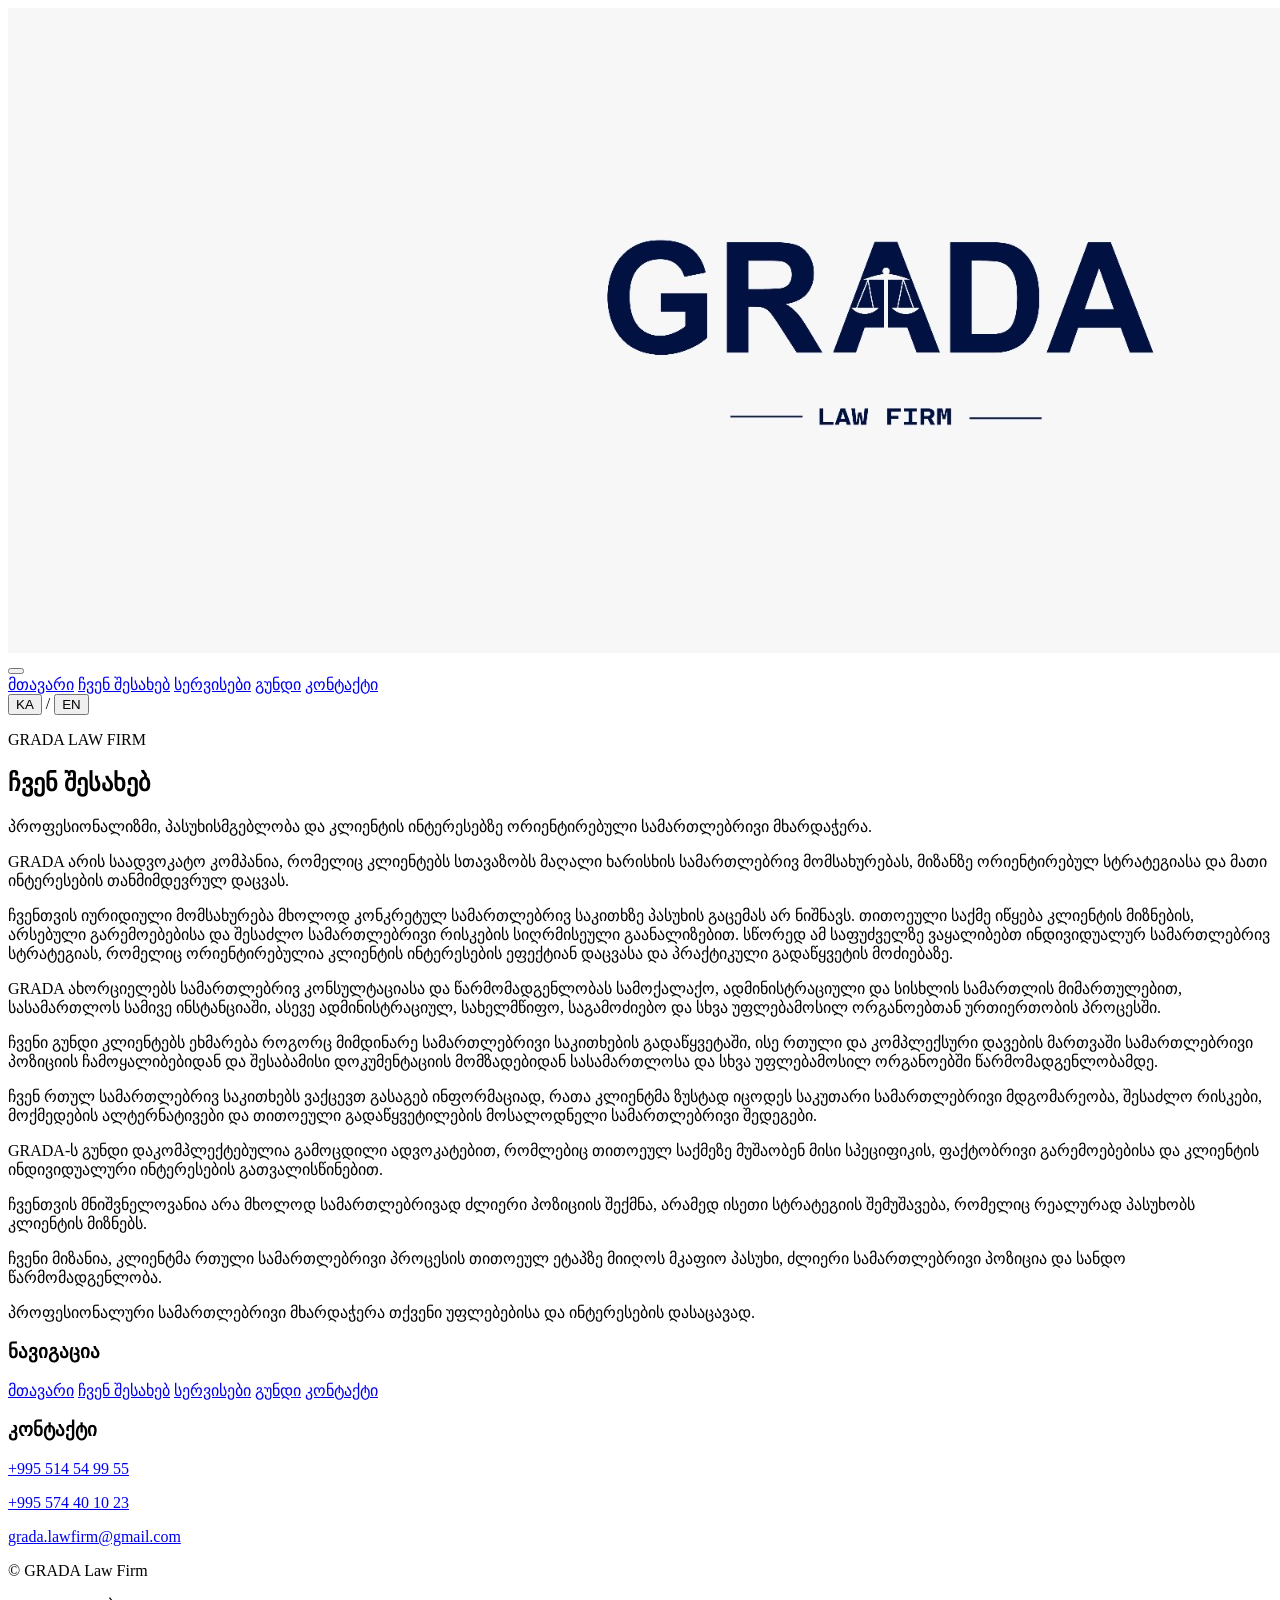
==== about.html @ cb8c76bd "grada" ====
<!doctype html>
<html lang="ka">
  <head>
    <link rel="preconnect" href="https://fonts.googleapis.com" />
    <link rel="preconnect" href="https://fonts.gstatic.com" crossorigin />

    <link
      href="https://fonts.googleapis.com/css2?family=Noto+Serif+Georgian:wght@300;400;500;600;700&display=swap"
      rel="stylesheet"
    />
    <meta charset="UTF-8" />

    <meta name="viewport" content="width=device-width, initial-scale=1.0" />

    <meta
      name="description"
      content="GRADA — საადვოკატო კომპანია, რომელიც კლიენტებს სთავაზობს მაღალი ხარისხის სამართლებრივ მომსახურებას."
    />

    <meta name="theme-color" content="#071842" />

    <title
      data-ka="ჩვენ შესახებ | GRADA Law Firm"
      data-en="About Us | GRADA Law Firm"
    >
      ჩვენ შესახებ | GRADA Law Firm
    </title>

    <!-- GOOGLE FONT -->
    <link rel="preconnect" href="https://fonts.googleapis.com" />
    <link rel="preconnect" href="https://fonts.gstatic.com" crossorigin />

    <link
      href="https://fonts.googleapis.com/css2?family=Noto+Serif+Georgian:wght@300;400;500;600&display=swap"
      rel="stylesheet"
    />

    <!-- CSS -->
    <link rel="stylesheet" href="./CSS/styles.css" />
  </head>

  <body class="about-page">
    <!-- =========================================
       HEADER
  ========================================== -->

    <header class="site-header" id="siteHeader">
      <div class="container header-inner">
        <!-- LOGO -->
        <a class="brand" href="./index.html" aria-label="GRADA მთავარი გვერდი">
          <img src="assets/logo.jpeg" alt="GRADA Law Firm" />
        </a>

        <!-- MOBILE MENU -->
        <button
          class="menu-toggle"
          id="menuToggle"
          type="button"
          aria-label="მენიუს გახსნა"
          aria-expanded="false"
          aria-controls="mainNav"
        >
          <span></span>
          <span></span>
        </button>

        <!-- NAVIGATION -->
        <nav class="main-nav" id="mainNav" aria-label="მთავარი ნავიგაცია">
          <a href="./index.html" data-ka="მთავარი" data-en="Home"> მთავარი </a>

          <a
            href="./about.html"
            class="active"
            data-ka="ჩვენ შესახებ"
            data-en="About Us"
          >
            ჩვენ შესახებ
          </a>

          <a href="./services.html" data-ka="სერვისები" data-en="Services">
            სერვისები
          </a>

          <a href="./team.html" data-ka="გუნდი" data-en="Team"> გუნდი </a>

          <a href="./contact.html" data-ka="კონტაქტი" data-en="Contact">
            კონტაქტი
          </a>
        </nav>

        <!-- LANGUAGE SWITCH -->
        <div class="language-switch" aria-label="Language selector">
          <button class="lang-btn active" data-lang="ka" type="button">
            KA
          </button>

          <span>/</span>

          <button class="lang-btn" data-lang="en" type="button">EN</button>
        </div>
      </div>
    </header>

    <!-- =========================================
       MAIN
  ========================================== -->

    <main>
      <!-- =======================================
         FIRST / HERO PHOTO
    ======================================== -->

      <!-- ABOUT HERO -->
      <section class="about-lpa-hero">
        <div class="about-lpa-overlay"></div>

        <div class="container about-lpa-hero-content">
          <p class="about-small-title">GRADA LAW FIRM</p>

          <h1 data-ka="ჩვენ შესახებ" data-en="About Us">ჩვენ შესახებ</h1>

          <p
            class="about-hero-description"
            data-ka="პროფესიონალიზმი, პასუხისმგებლობა და კლიენტის ინტერესებზე ორიენტირებული სამართლებრივი მხარდაჭერა."
            data-en="Professionalism, responsibility and legal support focused on the interests of our clients."
          >
            პროფესიონალიზმი, პასუხისმგებლობა და კლიენტის ინტერესებზე
            ორიენტირებული სამართლებრივი მხარდაჭერა.
          </p>
        </div>
      </section>

      <!-- =========================================
     ABOUT CONTENT
========================================== -->

      <section class="about-main-content">
        <div class="about-main-text">
          <p
            class="about-lead"
            data-ka="GRADA არის საადვოკატო კომპანია, რომელიც კლიენტებს სთავაზობს მაღალი ხარისხის სამართლებრივ მომსახურებას, მიზანზე ორიენტირებულ სტრატეგიასა და მათი ინტერესების თანმიმდევრულ დაცვას."
            data-en="GRADA is a law firm providing clients with high-quality legal services, goal-oriented strategies, and consistent protection of their interests."
          >
            GRADA არის საადვოკატო კომპანია, რომელიც კლიენტებს სთავაზობს მაღალი
            ხარისხის სამართლებრივ მომსახურებას, მიზანზე ორიენტირებულ სტრატეგიასა
            და მათი ინტერესების თანმიმდევრულ დაცვას.
          </p>

          <p
            data-ka="ჩვენთვის იურიდიული მომსახურება მხოლოდ კონკრეტულ სამართლებრივ საკითხზე პასუხის გაცემას არ ნიშნავს. თითოეული საქმე იწყება კლიენტის მიზნების, არსებული გარემოებებისა და შესაძლო სამართლებრივი რისკების სიღრმისეული გაანალიზებით. სწორედ ამ საფუძველზე ვაყალიბებთ ინდივიდუალურ სამართლებრივ სტრატეგიას, რომელიც ორიენტირებულია კლიენტის ინტერესების ეფექტიან დაცვასა და პრაქტიკული გადაწყვეტის მოძიებაზე."
            data-en="For us, legal services go beyond simply providing answers to specific legal questions. Every matter begins with a thorough analysis of the client’s objectives, the relevant circumstances, and potential legal risks. Based on this assessment, we develop a tailored legal strategy focused on effectively protecting the client’s interests and identifying practical solutions."
          >
            ჩვენთვის იურიდიული მომსახურება მხოლოდ კონკრეტულ სამართლებრივ
            საკითხზე პასუხის გაცემას არ ნიშნავს. თითოეული საქმე იწყება კლიენტის
            მიზნების, არსებული გარემოებებისა და შესაძლო სამართლებრივი რისკების
            სიღრმისეული გაანალიზებით. სწორედ ამ საფუძველზე ვაყალიბებთ
            ინდივიდუალურ სამართლებრივ სტრატეგიას, რომელიც ორიენტირებულია
            კლიენტის ინტერესების ეფექტიან დაცვასა და პრაქტიკული გადაწყვეტის
            მოძიებაზე.
          </p>

          <p
            data-ka="GRADA ახორციელებს სამართლებრივ კონსულტაციასა და წარმომადგენლობას სამოქალაქო, ადმინისტრაციული და სისხლის სამართლის მიმართულებით, სასამართლოს სამივე ინსტანციაში, ასევე ადმინისტრაციულ, სახელმწიფო, საგამოძიებო და სხვა უფლებამოსილ ორგანოებთან ურთიერთობის პროცესში."
            data-en="GRADA provides legal advice and representation in civil, administrative, and criminal law matters before all three levels of the Georgian court system, as well as in proceedings and communications with administrative bodies, state authorities, investigative agencies, and other competent institutions."
          >
            GRADA ახორციელებს სამართლებრივ კონსულტაციასა და წარმომადგენლობას
            სამოქალაქო, ადმინისტრაციული და სისხლის სამართლის მიმართულებით,
            სასამართლოს სამივე ინსტანციაში, ასევე ადმინისტრაციულ, სახელმწიფო,
            საგამოძიებო და სხვა უფლებამოსილ ორგანოებთან ურთიერთობის პროცესში.
          </p>

          <p
            data-ka="ჩვენი გუნდი კლიენტებს ეხმარება როგორც მიმდინარე სამართლებრივი საკითხების გადაწყვეტაში, ისე რთული და კომპლექსური დავების მართვაში სამართლებრივი პოზიციის ჩამოყალიბებიდან და შესაბამისი დოკუმენტაციის მომზადებიდან სასამართლოსა და სხვა უფლებამოსილ ორგანოებში წარმომადგენლობამდე."
            data-en="Our team assists clients with both day-to-day legal matters and complex disputes — from developing a strong legal position and preparing the necessary documentation to representing clients before courts and other competent authorities."
          >
            ჩვენი გუნდი კლიენტებს ეხმარება როგორც მიმდინარე სამართლებრივი
            საკითხების გადაწყვეტაში, ისე რთული და კომპლექსური დავების მართვაში —
            სამართლებრივი პოზიციის ჩამოყალიბებიდან და შესაბამისი დოკუმენტაციის
            მომზადებიდან სასამართლოსა და სხვა უფლებამოსილ ორგანოებში
            წარმომადგენლობამდე.
          </p>

          <p
            data-ka="ჩვენ რთულ სამართლებრივ საკითხებს ვაქცევთ გასაგებ ინფორმაციად, რათა კლიენტმა ზუსტად იცოდეს საკუთარი სამართლებრივი მდგომარეობა, შესაძლო რისკები, მოქმედების ალტერნატივები და თითოეული გადაწყვეტილების მოსალოდნელი სამართლებრივი შედეგები."
            data-en="We turn complex legal matters into clear and practical guidance, enabling our clients to fully understand their legal position, potential risks, available courses of action, and the possible legal consequences of each decision."
          >
            ჩვენ რთულ სამართლებრივ საკითხებს ვაქცევთ გასაგებ ინფორმაციად, რათა
            კლიენტმა ზუსტად იცოდეს საკუთარი სამართლებრივი მდგომარეობა, შესაძლო
            რისკები, მოქმედების ალტერნატივები და თითოეული გადაწყვეტილების
            მოსალოდნელი სამართლებრივი შედეგები.
          </p>

          <p
            data-ka="GRADA-ს გუნდი დაკომპლექტებულია გამოცდილი ადვოკატებით, რომლებიც თითოეულ საქმეზე მუშაობენ მისი სპეციფიკის, ფაქტობრივი გარემოებებისა და კლიენტის ინდივიდუალური ინტერესების გათვალისწინებით."
            data-en="GRADA’s team consists of experienced lawyers who approach every matter with careful consideration of its specific circumstances, factual background, and the individual interests of the client."
          >
            GRADA-ს გუნდი დაკომპლექტებულია გამოცდილი ადვოკატებით, რომლებიც
            თითოეულ საქმეზე მუშაობენ მისი სპეციფიკის, ფაქტობრივი გარემოებებისა
            და კლიენტის ინდივიდუალური ინტერესების გათვალისწინებით.
          </p>

          <p
            data-ka="ჩვენთვის მნიშვნელოვანია არა მხოლოდ სამართლებრივად ძლიერი პოზიციის შექმნა, არამედ ისეთი სტრატეგიის შემუშავება, რომელიც რეალურად პასუხობს კლიენტის მიზნებს."
            data-en="Our focus is not only on building a strong legal position, but also on developing a strategy that genuinely supports the client’s objectives."
          >
            ჩვენთვის მნიშვნელოვანია არა მხოლოდ სამართლებრივად ძლიერი პოზიციის
            შექმნა, არამედ ისეთი სტრატეგიის შემუშავება, რომელიც რეალურად
            პასუხობს კლიენტის მიზნებს.
          </p>

          <p
            class="about-final-text"
            data-ka="ჩვენი მიზანია, კლიენტმა რთული სამართლებრივი პროცესის თითოეულ ეტაპზე მიიღოს მკაფიო პასუხი, ძლიერი სამართლებრივი პოზიცია და სანდო წარმომადგენლობა."
            data-en="Our goal is to ensure that, at every stage of a complex legal process, our clients receive clear guidance, a strong legal position, and reliable representation."
          >
            ჩვენი მიზანია, კლიენტმა რთული სამართლებრივი პროცესის თითოეულ ეტაპზე
            მიიღოს მკაფიო პასუხი, ძლიერი სამართლებრივი პოზიცია და სანდო
            წარმომადგენლობა.
          </p>
        </div>
      </section>
    </main>

    <!-- =========================================
       FOOTER
  ========================================== -->

    <footer class="site-footer">
      <div class="container footer-grid">
        <!-- BRAND TEXT -->
        <div class="footer-brand">
          <p
            data-ka="პროფესიონალური სამართლებრივი მხარდაჭერა თქვენი უფლებებისა და ინტერესების დასაცავად."
            data-en="Professional legal support for the protection of your rights and interests."
          >
            პროფესიონალური სამართლებრივი მხარდაჭერა თქვენი უფლებებისა და
            ინტერესების დასაცავად.
          </p>
        </div>

        <!-- NAVIGATION -->
        <div>
          <h3 data-ka="ნავიგაცია" data-en="Navigation">ნავიგაცია</h3>

          <a href="index.html" data-ka="მთავარი" data-en="Home"> მთავარი </a>

          <a href="about.html" data-ka="ჩვენ შესახებ" data-en="About Us">
            ჩვენ შესახებ
          </a>

          <a href="services.html" data-ka="სერვისები" data-en="Services">
            სერვისები
          </a>

          <a href="team.html" data-ka="გუნდი" data-en="Team"> გუნდი </a>

          <a href="contact.html" data-ka="კონტაქტი" data-en="Contact">
            კონტაქტი
          </a>
        </div>

        <!-- CONTACT -->
        <div class="footer-contact">
          <h3 data-ka="კონტაქტი" data-en="Contact">კონტაქტი</h3>

          <p>
            <a href="tel:+995514549955"> +995 514 54 99 55 </a>
          </p>

          <p>
            <a href="tel:+995574401023"> +995 574 40 10 23 </a>
          </p>

          <p>
            <a href="mailto:grada.lawfirm@gmail.com">
              grada.lawfirm@gmail.com
            </a>
          </p>
        </div>
      </div>

      <div class="container footer-bottom">
        <p>© <span id="year"></span> GRADA Law Firm</p>

        <p data-ka="ყველა უფლება დაცულია." data-en="All rights reserved.">
          ყველა უფლება დაცულია.
        </p>
      </div>
    </footer>

    <script src="./js/main.js"></script>
  </body>
</html>
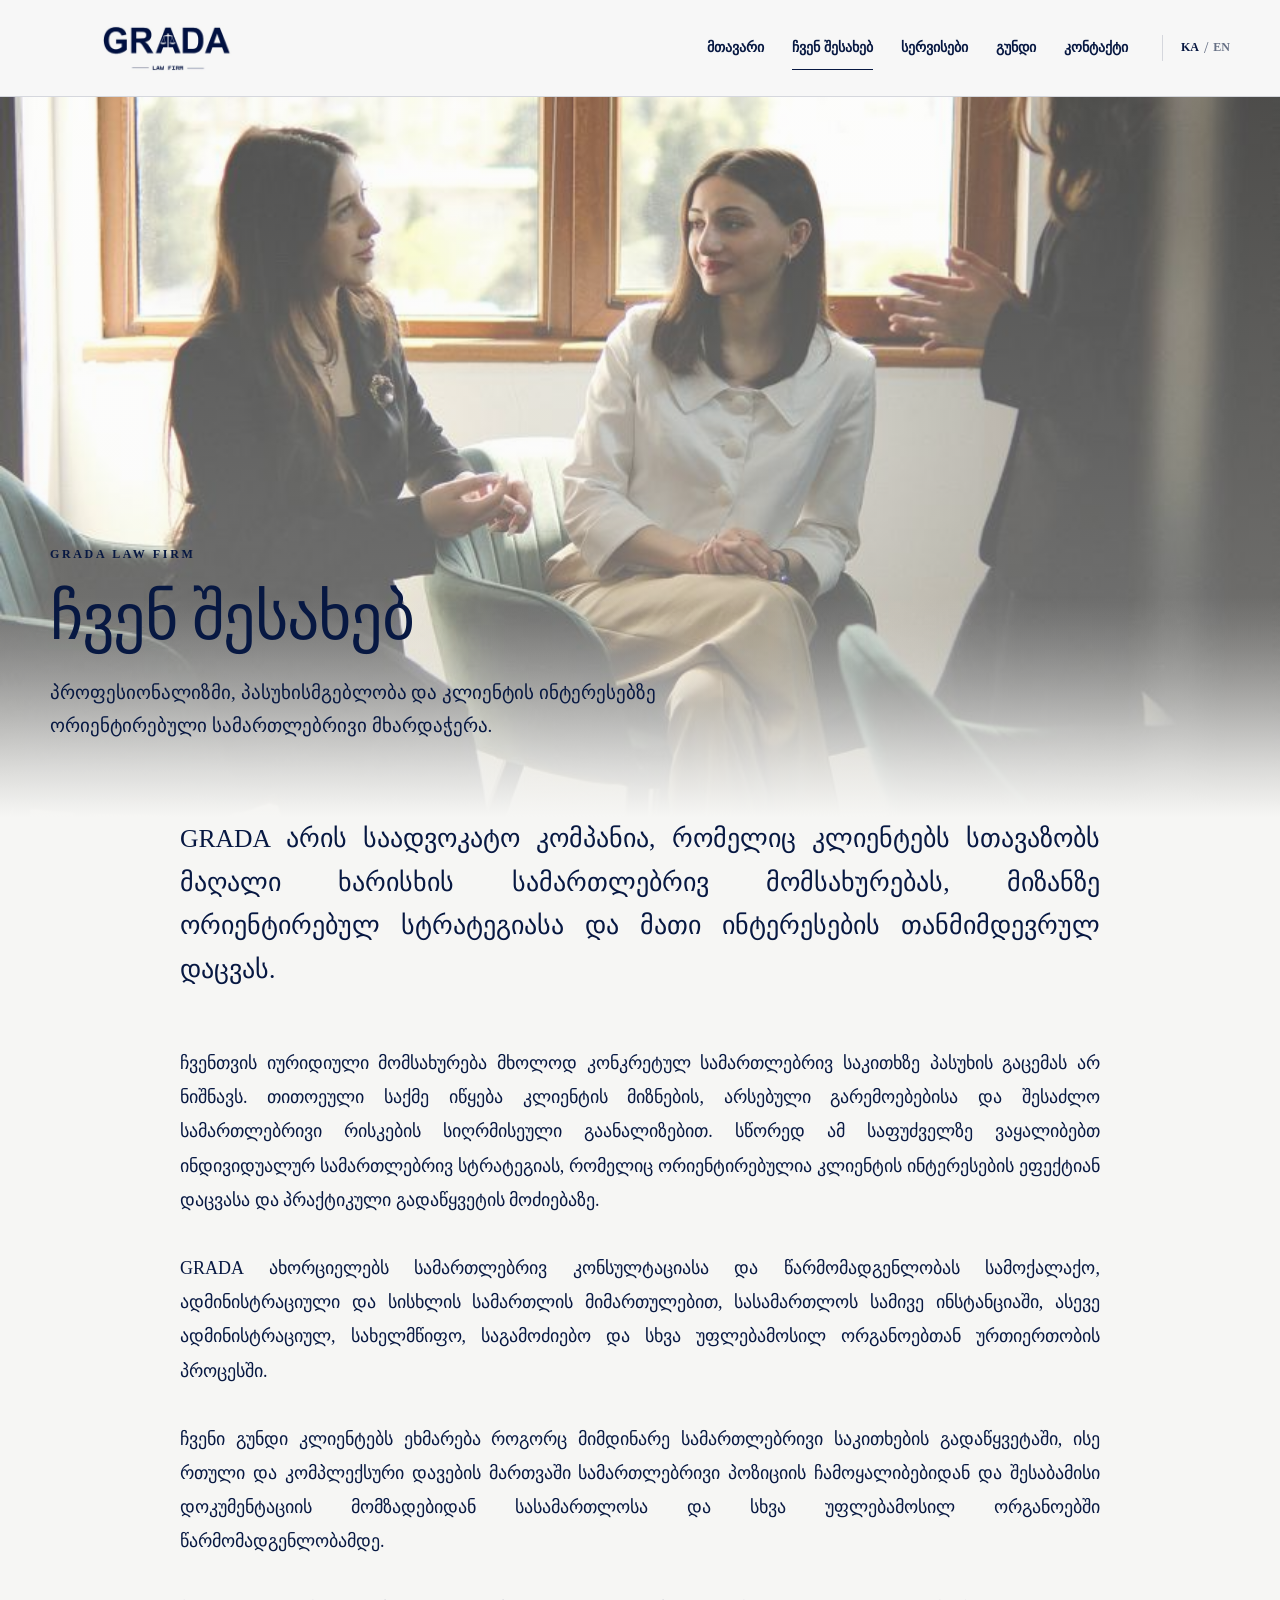
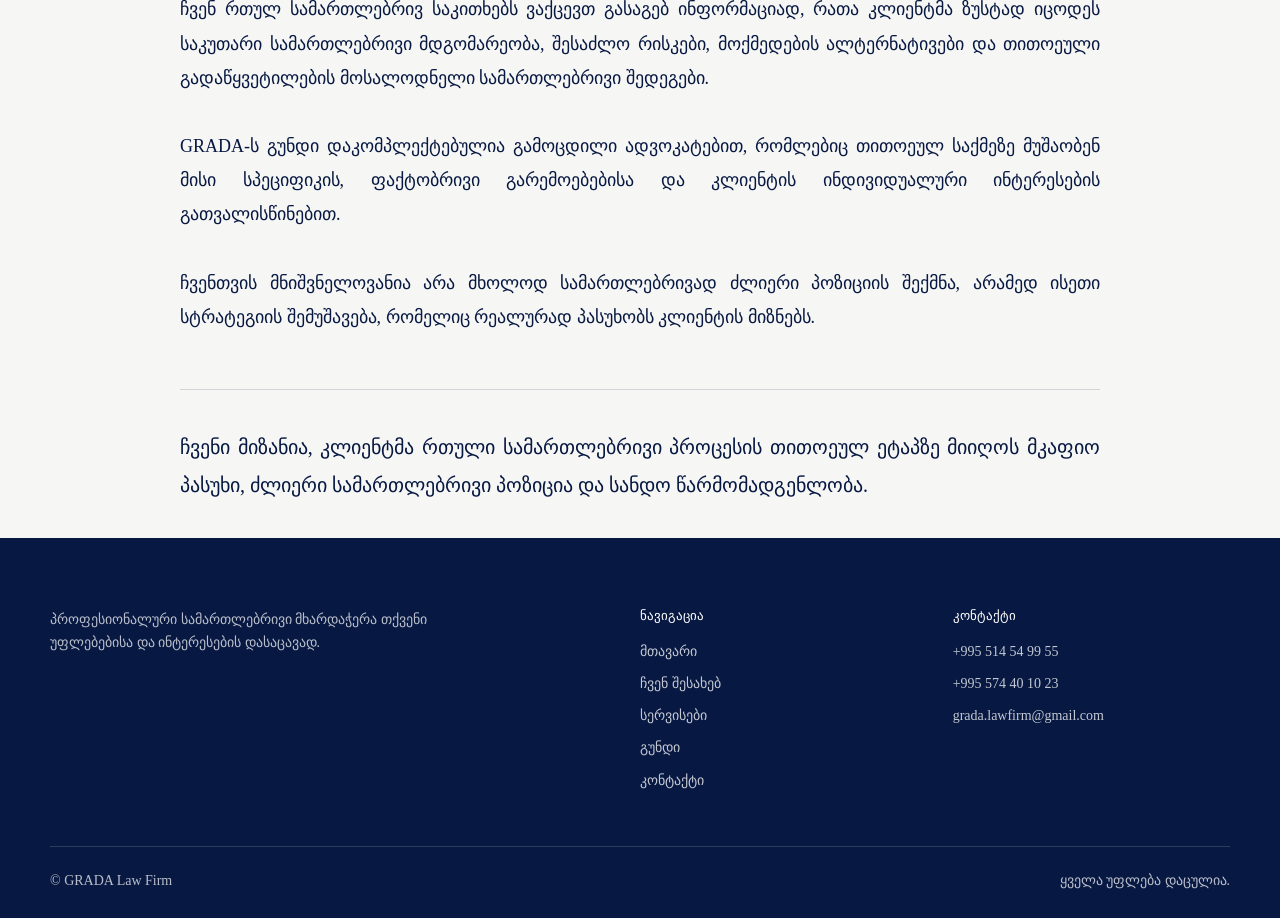
==== commit 6f76a9d8: "fix/css" ====
--- a/about.html
+++ b/about.html
@@ -36,7 +36,7 @@
     />
 
     <!-- CSS -->
-    <link rel="stylesheet" href="./CSS/styles.css" />
+    <link rel="stylesheet" href="./css/styles.css" />
   </head>
 
   <body class="about-page">
--- a/css/styles.css
+++ b/css/styles.css
@@ -0,0 +1,5465 @@
+/* =========================================================
+   GRADA Law Firm — shared styles
+   HTML + CSS + Vanilla JS
+   ========================================================= */
+
+:root {
+  --navy: #071842;
+  --navy-2: #0d255b;
+
+  --navy-dark: #04102f;
+  --gray: #d1d1d1;
+  --paper: #f6f6f4;
+  --white: #ffffff;
+  --ink: #182036;
+  --muted: #667085;
+  --line: rgba(7, 24, 66, 0.14);
+  --max: 1180px;
+  --radius: 0px;
+  --ease: 220ms ease;
+}
+
+* {
+  box-sizing: border-box;
+  margin: 0;
+  padding: 0;
+}
+html {
+  scroll-behavior: smooth;
+}
+body {
+  min-width: 320px;
+  font-family: Arial, "Noto Sans Georgian", sans-serif;
+  color: var(--ink);
+  background: var(--paper);
+  line-height: 1.65;
+  -webkit-font-smoothing: antialiased;
+}
+body.menu-open {
+  overflow: hidden;
+}
+a {
+  color: inherit;
+  text-decoration: none;
+}
+button,
+input,
+textarea,
+select {
+  font: inherit;
+}
+img {
+  display: block;
+  max-width: 100%;
+}
+ul {
+  padding-left: 1.15rem;
+}
+.container {
+  width: min(calc(100% - 40px), var(--max));
+  margin: 0 auto;
+}
+
+/* Header */
+.site-header {
+  position: sticky;
+  top: 0;
+  z-index: 1000;
+  background: rgba(246, 246, 244, 0.96);
+  border-bottom: 1px solid var(--line);
+  backdrop-filter: blur(12px);
+}
+.header-inner {
+  min-height: 88px;
+  display: flex;
+  align-items: center;
+  gap: 34px;
+}
+
+/* HEADER LOGO FIX */
+
+.brand {
+  width: 185px;
+  height: 58px;
+  flex: 0 0 185px;
+
+  display: flex;
+  align-items: center;
+
+  overflow: hidden;
+}
+
+.brand img {
+  width: 100%;
+  height: 100%;
+
+  display: block;
+
+  object-fit: cover;
+  object-position: center;
+}
+.main-nav {
+  margin-left: auto;
+  display: flex;
+  align-items: center;
+  gap: 28px;
+}
+.main-nav a {
+  position: relative;
+  font-size: 14px;
+  font-weight: 700;
+  color: var(--navy);
+}
+.main-nav a::after {
+  content: "";
+  position: absolute;
+  left: 0;
+  right: 100%;
+  bottom: -10px;
+  height: 1px;
+  background: var(--navy);
+  transition: right var(--ease);
+}
+.main-nav a:hover::after,
+.main-nav a.active::after {
+  right: 0;
+}
+.language-switch {
+  display: flex;
+  align-items: center;
+  gap: 5px;
+  padding-left: 18px;
+  border-left: 1px solid var(--line);
+  color: var(--muted);
+}
+.lang-btn {
+  border: 0;
+  background: none;
+  cursor: pointer;
+  font-size: 12px;
+  font-weight: 800;
+  color: var(--muted);
+}
+.lang-btn.active {
+  color: var(--navy);
+}
+.menu-toggle {
+  display: none;
+  margin-left: auto;
+  width: 44px;
+  height: 44px;
+  border: 1px solid var(--line);
+  background: transparent;
+  cursor: pointer;
+}
+.menu-toggle span {
+  display: block;
+  width: 19px;
+  height: 1px;
+  margin: 6px auto;
+  background: var(--navy);
+}
+
+/* Type */
+.eyebrow,
+.section-kicker {
+  margin-bottom: 18px;
+  font-size: 12px;
+  line-height: 1.2;
+  font-weight: 800;
+  letter-spacing: 0.16em;
+  text-transform: uppercase;
+  color: var(--navy);
+}
+.section-kicker.light {
+  color: rgba(255, 255, 255, 0.58);
+}
+h1,
+h2,
+h3 {
+  color: var(--navy);
+}
+h1 {
+  font-size: clamp(46px, 6vw, 78px);
+  line-height: 1.07;
+  letter-spacing: -0.047em;
+  font-weight: 700;
+}
+h2 {
+  font-size: clamp(34px, 4.3vw, 56px);
+  line-height: 1.13;
+  letter-spacing: -0.04em;
+  font-weight: 700;
+}
+h3 {
+  font-size: 24px;
+  line-height: 1.25;
+}
+
+/* Buttons */
+.btn {
+  display: inline-flex;
+  align-items: center;
+  justify-content: center;
+  min-height: 52px;
+  padding: 0 26px;
+  border: 1px solid var(--navy);
+  cursor: pointer;
+  font-size: 13px;
+  font-weight: 800;
+  transition:
+    background var(--ease),
+    color var(--ease),
+    transform var(--ease);
+}
+.btn:hover {
+  transform: translateY(-2px);
+}
+.btn-primary {
+  background: var(--navy);
+  color: #fff;
+}
+.btn-primary:hover {
+  background: transparent;
+  color: var(--navy);
+}
+.btn-ghost {
+  color: var(--navy);
+  background: transparent;
+}
+.btn-ghost:hover {
+  background: var(--navy);
+  color: #fff;
+}
+.btn-light {
+  border-color: rgba(255, 255, 255, 0.72);
+  color: #fff;
+}
+.btn-light:hover {
+  background: #fff;
+  color: var(--navy);
+}
+
+/* Home Hero */
+.hero {
+  min-height: 690px;
+  display: flex;
+  align-items: center;
+  color: var(--navy);
+  background:
+    linear-gradient(90deg, rgba(7, 24, 66, 0.13) 0 1px, transparent 1px) 0 0/25%
+      100%,
+    var(--gray);
+  overflow: hidden;
+}
+.hero-grid {
+  display: grid;
+  grid-template-columns: 1.3fr 0.7fr;
+  gap: 80px;
+  align-items: center;
+}
+.hero-copy {
+  padding: 80px 0;
+}
+.hero-copy h1 {
+  max-width: 820px;
+}
+.hero-lead {
+  max-width: 690px;
+  margin-top: 26px;
+  font-size: 18px;
+  color: #35415e;
+}
+.hero-actions {
+  display: flex;
+  gap: 12px;
+  flex-wrap: wrap;
+  margin-top: 34px;
+}
+.hero-panel {
+  min-height: 410px;
+  display: flex;
+  flex-direction: column;
+  justify-content: center;
+  align-items: center;
+  border: 1px solid rgba(7, 24, 66, 0.24);
+}
+.hero-symbol {
+  font-family: Georgia, serif;
+  font-size: 190px;
+  line-height: 0.8;
+  color: var(--navy);
+}
+.hero-panel-line {
+  width: 135px;
+  height: 1px;
+  margin: 28px 0 12px;
+  background: var(--navy);
+}
+.hero-panel span {
+  font-family: monospace;
+  font-weight: 800;
+  font-size: 12px;
+  letter-spacing: 0.25em;
+}
+
+/* Internal hero */
+.page-hero {
+  padding: 120px 0 90px;
+  background: var(--gray);
+  border-bottom: 1px solid rgba(7, 24, 66, 0.14);
+}
+.page-hero h1 {
+  max-width: 850px;
+}
+.page-hero > .container > p:last-child {
+  max-width: 720px;
+  margin-top: 24px;
+  font-size: 18px;
+  color: #3a4662;
+}
+
+/* Sections */
+.section {
+  padding: 112px 0;
+}
+.section-light {
+  background: var(--paper);
+}
+.section-white {
+  background: var(--white);
+}
+.split-grid {
+  display: grid;
+  grid-template-columns: 0.82fr 1.18fr;
+  gap: 96px;
+}
+.section-intro h2 {
+  max-width: 520px;
+}
+.section-copy {
+  max-width: 760px;
+}
+.section-copy p {
+  margin-bottom: 24px;
+  font-size: 17px;
+  color: #3d475c;
+}
+.statement {
+  padding-top: 24px;
+  border-top: 1px solid var(--line);
+  font-weight: 700;
+  color: var(--navy) !important;
+}
+.text-link {
+  display: inline-block;
+  margin-top: 8px;
+  padding-bottom: 4px;
+  border-bottom: 1px solid var(--navy);
+  color: var(--navy);
+  font-weight: 800;
+  font-size: 14px;
+}
+.section-heading {
+  max-width: 800px;
+  margin-bottom: 56px;
+}
+
+/* Service preview */
+.cards-grid {
+  display: grid;
+  grid-template-columns: repeat(3, 1fr);
+  border-top: 1px solid var(--line);
+  border-bottom: 1px solid var(--line);
+}
+.service-card {
+  position: relative;
+  min-height: 360px;
+  padding: 38px;
+  border-right: 1px solid var(--line);
+  background: #fff;
+  transition:
+    background var(--ease),
+    color var(--ease);
+}
+.service-card:last-child {
+  border-right: 0;
+}
+.card-number {
+  display: block;
+  margin-bottom: 86px;
+  color: #8c95a5;
+  font-size: 12px;
+  font-weight: 800;
+}
+.service-card h3 {
+  margin-bottom: 18px;
+}
+.service-card p {
+  color: var(--muted);
+  font-size: 15px;
+}
+.card-arrow {
+  position: absolute;
+  right: 34px;
+  bottom: 28px;
+  font-size: 22px;
+  color: var(--navy);
+}
+.service-card:hover {
+  background: var(--navy);
+}
+.service-card:hover h3,
+.service-card:hover .card-arrow {
+  color: #fff;
+}
+.service-card:hover p,
+.service-card:hover .card-number {
+  color: rgba(255, 255, 255, 0.66);
+}
+
+/* Values */
+.values-section {
+  background: var(--gray);
+  padding: 78px 0;
+}
+.values-grid {
+  display: grid;
+  grid-template-columns: repeat(3, 1fr);
+}
+.value-block {
+  padding: 22px 46px;
+  border-right: 1px solid rgba(7, 24, 66, 0.18);
+}
+.value-block:first-child {
+  padding-left: 0;
+}
+.value-block:last-child {
+  border-right: 0;
+}
+.value-block > span {
+  font-size: 11px;
+  font-weight: 800;
+  color: #7d879a;
+}
+.value-block h3 {
+  margin: 26px 0 10px;
+  font-size: 19px;
+}
+.value-block p {
+  color: #4c566b;
+  font-size: 14px;
+}
+
+/* Service details */
+.service-list {
+  display: grid;
+  gap: 0;
+}
+.service-detail {
+  display: grid;
+  grid-template-columns: 130px 1fr;
+  gap: 44px;
+  padding: 72px 0;
+  border-bottom: 1px solid var(--line);
+}
+.service-detail:first-child {
+  padding-top: 10px;
+}
+.service-detail:last-child {
+  border-bottom: 0;
+}
+.service-index {
+  font-size: 12px;
+  font-weight: 800;
+  color: #8992a2;
+}
+.service-detail h2 {
+  margin-bottom: 22px;
+  font-size: clamp(32px, 4vw, 50px);
+}
+.service-detail p {
+  max-width: 800px;
+  color: #465065;
+  font-size: 17px;
+}
+.service-detail ul {
+  display: grid;
+  grid-template-columns: repeat(2, minmax(0, 1fr));
+  gap: 12px 32px;
+  max-width: 820px;
+  margin-top: 30px;
+  color: #30394d;
+}
+
+/* Team */
+.team-placeholder {
+  display: grid;
+  grid-template-columns: 320px 1fr;
+  gap: 72px;
+  align-items: center;
+  padding: 54px;
+  border: 1px solid var(--line);
+}
+.placeholder-mark {
+  min-height: 320px;
+  display: flex;
+  align-items: center;
+  justify-content: center;
+  background: var(--gray);
+  color: var(--navy);
+  font-family: Georgia, serif;
+  font-size: 160px;
+}
+.team-placeholder h2 {
+  margin-bottom: 24px;
+  font-size: clamp(30px, 4vw, 48px);
+}
+.team-placeholder p:last-child {
+  max-width: 700px;
+  color: var(--muted);
+}
+
+/* Contact */
+.contact-grid {
+  display: grid;
+  grid-template-columns: 0.82fr 1.18fr;
+  gap: 90px;
+}
+.contact-info h2 {
+  margin-bottom: 24px;
+}
+.contact-info > p:not(.section-kicker) {
+  color: var(--muted);
+  max-width: 520px;
+}
+.contact-placeholder {
+  margin-top: 44px;
+  border-top: 1px solid var(--line);
+}
+.contact-placeholder > div {
+  display: flex;
+  justify-content: space-between;
+  gap: 20px;
+  padding: 20px 0;
+  border-bottom: 1px solid var(--line);
+}
+.contact-placeholder span {
+  font-size: 13px;
+  font-weight: 800;
+  color: var(--navy);
+}
+.contact-form {
+  padding: 44px;
+  background: #fff;
+  border: 1px solid var(--line);
+}
+.form-row {
+  display: grid;
+  grid-template-columns: 1fr 1fr;
+  gap: 18px;
+}
+.contact-form label {
+  display: block;
+  margin-bottom: 20px;
+}
+.contact-form label > span {
+  display: block;
+  margin-bottom: 8px;
+  font-size: 12px;
+  font-weight: 800;
+  color: var(--navy);
+}
+.contact-form input,
+.contact-form select,
+.contact-form textarea {
+  width: 100%;
+  border: 1px solid rgba(7, 24, 66, 0.2);
+  background: #fafafa;
+  color: var(--ink);
+  padding: 14px 15px;
+  outline: none;
+  transition:
+    border var(--ease),
+    box-shadow var(--ease);
+}
+.contact-form textarea {
+  resize: vertical;
+  min-height: 150px;
+}
+.contact-form input:focus,
+.contact-form select:focus,
+.contact-form textarea:focus {
+  border-color: var(--navy);
+  box-shadow: 0 0 0 3px rgba(7, 24, 66, 0.08);
+}
+.form-status {
+  margin-top: 14px;
+  font-size: 14px;
+  color: var(--navy);
+  min-height: 22px;
+}
+
+/* CTA */
+.cta-section h2 {
+  font-size: 40px;
+  font-weight: 400;
+  line-height: 1.2;
+}
+
+.cta-inner {
+  display: flex;
+  align-items: flex-end;
+  justify-content: space-between;
+  gap: 44px;
+}
+
+.cta-inner h2 {
+  max-width: 780px;
+  color: #ffffff0e;
+}
+
+/* CTA */
+.cta-section {
+  background: var(--navy);
+  padding: 80px 0;
+  color: #ffffff;
+}
+
+.cta-section h2 {
+  font-size: 40px;
+  font-weight: 400;
+  line-height: 1.2;
+  color: #ffffff;
+}
+
+.cta-inner {
+  display: flex;
+  align-items: flex-end;
+  justify-content: space-between;
+  gap: 44px;
+}
+
+.cta-inner h2 {
+  max-width: 780px;
+  color: #071842;
+}
+
+.cta-section .section-kicker {
+  color: rgba(255, 255, 255, 0.7);
+}
+
+.cta-section .btn-light {
+  color: #ffffff;
+  border-color: rgba(255, 255, 255, 0.7);
+}
+/* Footer */
+.site-footer {
+  background: var(--navy-dark);
+  color: rgba(255, 255, 255, 0.66);
+  padding: 64px 0 26px;
+}
+.footer-grid {
+  display: grid;
+  grid-template-columns: 1.5fr 0.7fr 0.8fr;
+  gap: 70px;
+}
+.footer-brand img {
+  width: 175px;
+  filter: brightness(0) invert(1);
+  margin-bottom: 22px;
+}
+.footer-brand p {
+  max-width: 390px;
+  font-size: 14px;
+}
+.site-footer h3 {
+  margin-bottom: 16px;
+  color: #fff;
+  font-size: 13px;
+}
+.site-footer a {
+  display: block;
+  margin: 9px 0;
+  font-size: 14px;
+}
+.site-footer a:hover {
+  color: #fff;
+}
+.site-footer p {
+  font-size: 14px;
+}
+.footer-bottom {
+  display: flex;
+  justify-content: space-between;
+  gap: 24px;
+  margin-top: 54px;
+  padding-top: 22px;
+  border-top: 1px solid rgba(255, 255, 255, 0.14);
+}
+
+/* Simple reveal */
+.reveal {
+  opacity: 0;
+  transform: translateY(18px);
+  transition:
+    opacity 650ms ease,
+    transform 650ms ease;
+}
+.reveal.visible {
+  opacity: 1;
+  transform: none;
+}
+
+/* Focus */
+a:focus-visible,
+button:focus-visible,
+input:focus-visible,
+select:focus-visible,
+textarea:focus-visible {
+  outline: 2px solid #6d8ee8;
+  outline-offset: 4px;
+}
+
+/* Responsive */
+@media (max-width: 980px) {
+  .header-inner {
+    min-height: 76px;
+  }
+  .brand {
+    width: 158px;
+  }
+  .menu-toggle {
+    display: block;
+  }
+  .main-nav {
+    position: fixed;
+    left: 0;
+    right: 0;
+    top: 76px;
+    bottom: 0;
+    display: none;
+    flex-direction: column;
+    align-items: flex-start;
+    gap: 0;
+    padding: 24px 20px;
+    background: var(--paper);
+    overflow: auto;
+  }
+  .main-nav.open {
+    display: flex;
+  }
+  .main-nav a {
+    width: 100%;
+    padding: 17px 0;
+    border-bottom: 1px solid var(--line);
+    font-size: 16px;
+  }
+  .main-nav a::after {
+    display: none;
+  }
+  .language-switch {
+    border-left: 0;
+    padding-left: 0;
+  }
+  .hero {
+    min-height: auto;
+  }
+  .hero-grid,
+  .split-grid,
+  .contact-grid {
+    grid-template-columns: 1fr;
+    gap: 54px;
+  }
+  .hero-panel {
+    display: none;
+  }
+  .hero-copy {
+    padding: 88px 0;
+  }
+  .cards-grid {
+    grid-template-columns: 1fr;
+  }
+  .service-card {
+    min-height: auto;
+    border-right: 0;
+    border-bottom: 1px solid var(--line);
+  }
+  .service-card:last-child {
+    border-bottom: 0;
+  }
+  .card-number {
+    margin-bottom: 42px;
+  }
+  .values-grid {
+    grid-template-columns: 1fr;
+  }
+  .value-block,
+  .value-block:first-child {
+    padding: 25px 0;
+    border-right: 0;
+    border-bottom: 1px solid rgba(7, 24, 66, 0.18);
+  }
+  .value-block:last-child {
+    border-bottom: 0;
+  }
+  .team-placeholder {
+    grid-template-columns: 1fr;
+    gap: 40px;
+  }
+  .placeholder-mark {
+    min-height: 260px;
+  }
+  .cta-inner {
+    flex-direction: column;
+    align-items: flex-start;
+  }
+  .footer-grid {
+    grid-template-columns: 1fr 1fr;
+  }
+  .footer-brand {
+    grid-column: 1/-1;
+  }
+}
+
+@media (max-width: 640px) {
+  .container {
+    width: min(calc(100% - 28px), var(--max));
+  }
+  .language-switch {
+    display: none;
+  }
+  .brand {
+    width: 138px;
+  }
+  .hero-copy {
+    padding: 72px 0;
+  }
+  .hero-lead,
+  .page-hero > .container > p:last-child {
+    font-size: 16px;
+  }
+  .section {
+    padding: 78px 0;
+  }
+  .page-hero {
+    padding: 86px 0 66px;
+  }
+  .service-card {
+    padding: 30px 0 42px;
+  }
+  .card-arrow {
+    right: 0;
+  }
+  .service-detail {
+    grid-template-columns: 1fr;
+    gap: 16px;
+    padding: 52px 0;
+  }
+  .service-detail ul {
+    grid-template-columns: 1fr;
+  }
+  .team-placeholder {
+    padding: 24px;
+  }
+  .placeholder-mark {
+    min-height: 210px;
+    font-size: 120px;
+  }
+  .contact-form {
+    padding: 24px;
+  }
+  .form-row {
+    grid-template-columns: 1fr;
+    gap: 0;
+  }
+  .footer-grid {
+    grid-template-columns: 1fr;
+    gap: 38px;
+  }
+  .footer-brand {
+    grid-column: auto;
+  }
+  .footer-bottom {
+    flex-direction: column;
+    gap: 6px;
+  }
+}
+/* =========================================================
+   ABOUT PAGE
+========================================================= */
+
+/* =========================================================
+   ABOUT PAGE — LPA INSPIRED
+========================================================= */
+
+/* HERO */
+
+.about-page .about-lpa-hero {
+  position: relative;
+
+  width: 100%;
+
+  /* Desktop-ზე ფოტოს აღარ ჭრის */
+  height: 56.25vw !important;
+  min-height: 720px !important;
+  max-height: 950px !important;
+
+  display: flex;
+  align-items: flex-end;
+
+  background-image: url("../assets/about-team.jpeg");
+  background-size: 100% auto !important;
+  background-position: center top !important;
+  background-repeat: no-repeat !important;
+
+  overflow: hidden;
+}
+
+/* ფოტოს გამკრთალება */
+
+.about-page .about-lpa-overlay {
+  position: absolute;
+  inset: 0;
+
+  background: linear-gradient(
+    rgba(246, 246, 244, 0.28),
+    rgba(246, 246, 244, 0.48)
+  );
+}
+
+/* HERO CONTENT */
+
+.about-page .about-lpa-hero-content {
+  position: relative;
+  z-index: 2;
+
+  padding-bottom: 75px;
+}
+
+.about-page .about-small-title {
+  margin-bottom: 18px;
+
+  font-family: Arial, sans-serif;
+
+  font-size: 12px;
+  font-weight: 600;
+
+  letter-spacing: 0.22em;
+
+  color: #071842;
+}
+
+.about-page .about-lpa-hero h1 {
+  margin: 0 0 24px;
+
+  max-width: 700px;
+
+  font-family: "Noto Serif Georgian", serif;
+
+  font-size: clamp(48px, 5vw, 72px);
+
+  font-weight: 400;
+
+  line-height: 1.1;
+
+  color: #071842;
+}
+
+.about-page .about-hero-description {
+  max-width: 650px;
+
+  margin: 0;
+
+  font-family: "Noto Serif Georgian", serif;
+
+  font-size: 19px;
+  font-weight: 300;
+
+  line-height: 1.7;
+
+  color: #071842;
+}
+
+/* =========================================================
+   ABOUT CONTENT
+========================================================= */
+
+.about-page .about-lpa-content {
+  background: #ffffff;
+
+  padding: 120px 0 140px;
+}
+
+.about-page .about-lpa-grid {
+  display: grid;
+
+  grid-template-columns: 280px 1fr;
+
+  gap: 100px;
+
+  align-items: start;
+}
+
+/* LEFT TITLE */
+
+.about-page .about-lpa-heading p {
+  margin: 0;
+
+  font-family: Arial, sans-serif;
+
+  font-size: 13px;
+
+  font-weight: 600;
+
+  letter-spacing: 0.16em;
+
+  text-transform: uppercase;
+
+  color: #071842;
+}
+
+/* RIGHT TEXT */
+
+.about-page .about-lpa-text p {
+  text-align: justify;
+}
+
+.about-page .about-lpa-text p {
+  margin: 0 0 32px;
+
+  font-family: "Noto Serif Georgian", serif;
+
+  font-size: 18px;
+
+  font-weight: 300;
+
+  line-height: 1.9;
+
+  color: #071842;
+}
+
+/* FIRST PARAGRAPH */
+
+.about-page .about-lpa-text .about-lead {
+  margin-bottom: 50px;
+
+  font-size: 24px;
+
+  font-weight: 400;
+
+  line-height: 1.7;
+}
+
+/* LAST PARAGRAPH */
+
+.about-page .about-final-text {
+  margin-top: 55px !important;
+
+  padding-top: 38px;
+
+  border-top: 1px solid rgba(7, 24, 66, 0.18);
+
+  font-size: 20px !important;
+
+  font-weight: 400 !important;
+}
+
+/* MOBILE */
+
+@media (max-width: 768px) {
+  .about-page .about-lpa-hero {
+    min-height: 520px;
+
+    background-position: 55% center;
+  }
+
+  .about-page .about-lpa-overlay {
+    background: linear-gradient(
+      rgba(246, 246, 244, 0.5),
+      rgba(246, 246, 244, 0.8)
+    );
+  }
+
+  .about-page .about-lpa-hero-content {
+    padding-bottom: 45px;
+  }
+
+  .about-page .about-lpa-hero h1 {
+    font-size: 44px;
+  }
+
+  .about-page .about-hero-description {
+    font-size: 17px;
+  }
+
+  .about-page .about-lpa-content {
+    padding: 75px 0 90px;
+  }
+
+  .about-page .about-lpa-grid {
+    grid-template-columns: 1fr;
+
+    gap: 35px;
+  }
+
+  .about-page .about-lpa-text p {
+    font-size: 17px;
+
+    line-height: 1.8;
+  }
+
+  .about-page .about-lpa-text .about-lead {
+    font-size: 21px;
+  }
+}
+/* =========================================================
+   ABOUT — CENTERED MAIN TEXT
+========================================================= */
+
+.about-page .about-main-text p,
+.about-page .about-lpa-text p {
+  text-align: justify;
+  text-justify: inter-word;
+}
+
+.about-page .about-main-text {
+  width: min(calc(100% - 80px), 920px);
+
+  margin: 0 auto;
+}
+
+.about-page .about-main-text p {
+  margin: 0 0 34px;
+
+  font-family: "Noto Serif Georgian", serif;
+
+  font-size: 18px;
+  font-weight: 300;
+
+  line-height: 1.9;
+
+  color: #071842;
+}
+
+.about-page .about-main-text .about-lead {
+  margin-bottom: 55px;
+
+  font-size: clamp(24px, 2vw, 30px);
+  font-weight: 400;
+
+  line-height: 1.7;
+}
+
+.about-page .about-main-text .about-final-text {
+  margin-top: 55px;
+
+  padding-top: 38px;
+
+  border-top: 1px solid rgba(7, 24, 66, 0.15);
+
+  font-size: 20px;
+  font-weight: 400;
+}
+/* =========================================================
+   GLOBAL SMOOTH COLOR TRANSITIONS
+   ALL PAGES
+========================================================= */
+
+/* ყველა ძირითად სექციაზე */
+.section,
+.cta-section,
+.values-section,
+.site-footer,
+.about-main-content {
+  position: relative;
+}
+
+/* ---------------------------------------------------------
+   LIGHT → GREY
+--------------------------------------------------------- */
+
+.section-light {
+  background: linear-gradient(
+    to bottom,
+    #f6f6f4 0%,
+    #f6f6f4 82%,
+    #ededeb 94%,
+    #d1d1d1 100%
+  );
+}
+
+/* ---------------------------------------------------------
+   WHITE → GREY
+--------------------------------------------------------- */
+
+.section-white {
+  background: linear-gradient(
+    to bottom,
+    #ffffff 0%,
+    #ffffff 84%,
+    #eeeeec 95%,
+    #d1d1d1 100%
+  );
+}
+
+/* ---------------------------------------------------------
+   GREY SECTION
+--------------------------------------------------------- */
+
+.values-section {
+  background: linear-gradient(to bottom, #d1d1d1 0%, #c7c9cd 72%, #aeb4bf 100%);
+}
+
+/* ---------------------------------------------------------
+   GREY → NAVY CTA
+--------------------------------------------------------- */
+
+.cta-section {
+  background: linear-gradient(
+    to bottom,
+    #aeb4bf 0%,
+    #7a8498 8%,
+    #465675 18%,
+    #24375d 30%,
+    #102654 44%,
+    #071842 62%,
+    #071842 100%
+  );
+
+  padding-top: 130px;
+  padding-bottom: 100px;
+
+  color: #ffffff;
+}
+
+.cta-section h2 {
+  color: #ffffff;
+}
+
+.cta-section .section-kicker {
+  color: rgba(255, 255, 255, 0.72);
+}
+
+/* ---------------------------------------------------------
+   NAVY → FOOTER DARK NAVY
+--------------------------------------------------------- */
+
+.site-footer {
+  background: linear-gradient(
+    to bottom,
+    #071842 0%,
+    #06163d 20%,
+    #051332 48%,
+    #04102f 100%
+  );
+}
+/* =========================================================
+   GLOBAL SOFT COLOR TRANSITIONS
+   ALL PAGES
+========================================================= */
+
+/* LIGHT SECTIONS */
+
+.section-light,
+.section-white,
+.about-main-content,
+.about-lpa-content {
+  position: relative;
+  background: #f6f6f4;
+}
+
+/* -----------------------------------------
+   LIGHT → GREY
+----------------------------------------- */
+
+.section-light::after,
+.section-white::after,
+.about-main-content::after,
+.about-lpa-content::after {
+  content: "";
+
+  position: absolute;
+
+  left: 0;
+  right: 0;
+  bottom: -180px;
+
+  height: 180px;
+
+  pointer-events: none;
+
+  z-index: 1;
+
+  background: linear-gradient(
+    to bottom,
+    rgba(246, 246, 244, 1) 0%,
+    rgba(242, 242, 240, 0.98) 12%,
+    rgba(235, 235, 233, 0.95) 26%,
+    rgba(225, 225, 223, 0.92) 42%,
+    rgba(215, 215, 213, 0.88) 58%,
+    rgba(207, 208, 209, 0.84) 74%,
+    rgba(199, 201, 204, 0.8) 88%,
+    rgba(193, 196, 201, 0.76) 100%
+  );
+}
+
+/* -----------------------------------------
+   GREY SECTION
+----------------------------------------- */
+
+.values-section {
+  position: relative;
+
+  padding-top: 180px;
+
+  background: linear-gradient(
+    to bottom,
+
+    #c1c4c9 0%,
+
+    #b9bdc4 12%,
+
+    #adb3bd 25%,
+
+    #9ea6b3 38%,
+
+    #8995a6 52%,
+
+    #71819a 66%,
+
+    #566b89 78%,
+
+    #3f5678 88%,
+
+    #2b4269 95%,
+
+    #1b315e 100%
+  );
+}
+
+/* -----------------------------------------
+   GREY → NAVY
+----------------------------------------- */
+
+.cta-section {
+  position: relative;
+
+  margin-top: 0;
+
+  padding: 220px 0 110px;
+
+  color: #ffffff;
+
+  background: linear-gradient(
+    to bottom,
+
+    #1b315e 0%,
+
+    #172e5b 8%,
+
+    #142b58 16%,
+
+    #112855 25%,
+
+    #0f2552 35%,
+
+    #0d224f 46%,
+
+    #0b204c 58%,
+
+    #091d49 70%,
+
+    #081b46 82%,
+
+    #071842 94%,
+
+    #071842 100%
+  );
+}
+
+.cta-section h2 {
+  color: #ffffff;
+}
+
+.cta-section .section-kicker {
+  color: rgba(255, 255, 255, 0.68);
+}
+
+/* -----------------------------------------
+   CTA → FOOTER
+----------------------------------------- */
+
+.site-footer {
+  position: relative;
+
+  background: linear-gradient(
+    to bottom,
+
+    #071842 0%,
+
+    #071740 15%,
+
+    #06163c 30%,
+
+    #061538 45%,
+
+    #051434 60%,
+
+    #051230 75%,
+
+    #04112d 88%,
+
+    #04102f 100%
+  );
+}
+
+/* =========================================================
+   ABOUT PHOTO → LIGHT SECTION
+========================================================= */
+
+.about-page .about-lpa-hero {
+  position: relative;
+}
+
+/* ფოტოს ქვედა მხარეს რბილი fade */
+
+.about-page .about-lpa-hero::after {
+  content: "";
+
+  position: absolute;
+
+  left: 0;
+  right: 0;
+  bottom: 0;
+
+  height: 220px;
+
+  z-index: 1;
+
+  pointer-events: none;
+
+  background: linear-gradient(
+    to bottom,
+
+    rgba(246, 246, 244, 0) 0%,
+
+    rgba(246, 246, 244, 0.08) 12%,
+
+    rgba(246, 246, 244, 0.18) 24%,
+
+    rgba(246, 246, 244, 0.32) 38%,
+
+    rgba(246, 246, 244, 0.48) 52%,
+
+    rgba(246, 246, 244, 0.64) 66%,
+
+    rgba(246, 246, 244, 0.78) 78%,
+
+    rgba(246, 246, 244, 0.9) 90%,
+
+    #f6f6f4 100%
+  );
+}
+
+/* ტექსტი ფოტოზე ზემოთ დარჩეს */
+
+.about-page .about-lpa-hero-content {
+  position: relative;
+  z-index: 3;
+}
+
+/* About ტექსტის დასაწყისი */
+
+.about-page .about-main-content,
+.about-page .about-lpa-content {
+  background: #f6f6f4;
+}
+
+/* =========================================================
+   IMPORTANT — REMOVE HARD EDGES
+========================================================= */
+
+.section,
+.section-light,
+.section-white,
+.values-section,
+.cta-section,
+.site-footer,
+.about-main-content,
+.about-lpa-content {
+  border-top: 0 !important;
+  border-bottom: 0 !important;
+}
+/* =========================================================
+   FOOTER FIX
+   Gradient stays above — footer text starts on navy
+========================================================= */
+
+.site-footer {
+  position: relative;
+
+  /* ტექსტის ქვემოთ არსებული ფონი */
+  background: #071842;
+
+  /* ძველ padding-ს ვანაცვლებთ */
+  padding: 0 0 26px;
+
+  color: rgba(255, 255, 255, 0.72);
+
+  overflow: hidden;
+}
+
+/* რბილი გადასვლა მხოლოდ ზედა ნაწილში */
+.site-footer::before {
+  content: "";
+
+  position: absolute;
+
+  top: 0;
+  left: 0;
+  right: 0;
+
+  height: 280px;
+
+  pointer-events: none;
+
+  background: linear-gradient(
+    to bottom,
+
+    #f6f6f4 0%,
+    #f1f1ef 8%,
+    #e8e8e7 16%,
+    #dcddde 24%,
+    #cdd0d4 32%,
+    #bbc0c8 40%,
+    #a5adba 48%,
+    #8d98aa 56%,
+    #72819a 64%,
+    #586b89 72%,
+    #405579 80%,
+    #2b4169 87%,
+    #1a315d 93%,
+    #0e2450 97%,
+    #071842 100%
+  );
+
+  z-index: 0;
+}
+
+/* =========================================================
+   მხოლოდ Footer-ის ტექსტს ვწევთ ქვემოთ
+========================================================= */
+
+.site-footer .footer-grid {
+  position: relative;
+  z-index: 2;
+  padding-top: 60px;
+}
+
+/* COPYRIGHT */
+.site-footer .footer-bottom {
+  position: relative;
+  z-index: 2;
+}
+
+/* Footer-ის ტექსტები უკვე სრულად ლურჯზე */
+.site-footer h3 {
+  color: #ffffff;
+}
+
+.site-footer a {
+  color: rgba(255, 255, 255, 0.76);
+}
+
+.site-footer p {
+  color: rgba(255, 255, 255, 0.72);
+}
+
+/* ხაზიც ლურჯ ფონზე */
+.site-footer .footer-bottom {
+  border-top: 1px solid rgba(255, 255, 255, 0.15);
+}
+/* =========================================
+   REMOVE ONLY FOOTER GRADIENT
+   ტექსტის განლაგებას არ ცვლის
+========================================= */
+
+.site-footer {
+  background: #071842 !important;
+}
+
+/* გარდამავალი ზოლის მოშლა */
+.site-footer::before {
+  content: none !important;
+  display: none !important;
+}
+/* =========================================================
+   MOBILE BURGER MENU — FIX
+========================================================= */
+
+@media (max-width: 980px) {
+  /* Header */
+  .site-header {
+    overflow: visible;
+  }
+
+  /* Burger button */
+  .menu-toggle {
+    display: block;
+    position: relative;
+    z-index: 10001;
+  }
+
+  /* მენიუ დახურულ მდგომარეობაში */
+  .main-nav {
+    position: fixed !important;
+
+    top: 76px;
+    left: 0;
+    right: 0;
+    bottom: 0;
+
+    width: 100%;
+
+    display: none !important;
+
+    flex-direction: column;
+    align-items: flex-start;
+    justify-content: flex-start;
+
+    gap: 0;
+
+    padding: 35px 28px;
+
+    background: #f6f6f4;
+
+    z-index: 10000;
+
+    overflow-y: auto;
+  }
+
+  /* ბურგერზე დაჭერის შემდეგ */
+  .main-nav.open {
+    display: flex !important;
+  }
+
+  /* მენიუს თითოეული პუნქტი */
+  .main-nav a {
+    display: block;
+
+    width: 100%;
+
+    padding: 18px 0;
+
+    border-bottom: 1px solid rgba(7, 24, 66, 0.14);
+
+    font-size: 18px;
+    font-weight: 600;
+
+    color: #071842 !important;
+  }
+
+  /* ხაზის ძველი ეფექტი მობილურზე არ გვჭირდება */
+  .main-nav a::after {
+    display: none !important;
+  }
+
+  /* აქტიური გვერდი */
+  .main-nav a.active {
+    font-weight: 700;
+  }
+}
+/* =========================================================
+   GRADA MOBILE FULLSCREEN MENU
+========================================================= */
+
+@media (max-width: 980px) {
+  /* HEADER ყოველთვის ზემოთ */
+  .site-header {
+    position: relative;
+    z-index: 10002;
+
+    background: #ffffff;
+
+    overflow: visible !important;
+  }
+
+  .header-inner {
+    position: relative;
+
+    min-height: 82px;
+
+    z-index: 10002;
+  }
+
+  /* LOGO */
+  .brand {
+    position: relative;
+    z-index: 10003;
+  }
+
+  /* =====================================================
+     BURGER BUTTON
+  ===================================================== */
+
+  .menu-toggle {
+    display: block !important;
+
+    position: relative;
+    z-index: 10004;
+
+    width: 52px;
+    height: 52px;
+
+    margin-left: auto;
+
+    background: transparent;
+
+    border: 1px solid rgba(7, 24, 66, 0.14);
+
+    cursor: pointer;
+  }
+
+  .menu-toggle span {
+    position: absolute;
+
+    left: 50%;
+
+    width: 22px;
+    height: 1.5px;
+
+    margin: 0;
+
+    background: #071842;
+
+    transform-origin: center;
+
+    transition:
+      transform 220ms ease,
+      top 220ms ease,
+      opacity 180ms ease;
+  }
+
+  .menu-toggle span:first-child {
+    top: 21px;
+
+    transform: translateX(-50%);
+  }
+
+  .menu-toggle span:last-child {
+    top: 29px;
+
+    transform: translateX(-50%);
+  }
+
+  /* =====================================================
+     X WHEN MENU IS OPEN
+  ===================================================== */
+
+  body.menu-open .menu-toggle span:first-child {
+    top: 25px;
+
+    transform: translateX(-50%) rotate(45deg);
+  }
+
+  body.menu-open .menu-toggle span:last-child {
+    top: 25px;
+
+    transform: translateX(-50%) rotate(-45deg);
+  }
+
+  /* =====================================================
+     FULLSCREEN MENU
+  ===================================================== */
+
+  .main-nav {
+    position: fixed !important;
+
+    /* მთელი ეკრანი */
+    inset: 0 !important;
+
+    width: 100% !important;
+    height: 100dvh !important;
+
+    /* Header-ის შემდეგ იწყება ტექსტები */
+    padding: 125px 42px 40px !important;
+
+    margin: 0 !important;
+
+    display: flex !important;
+
+    flex-direction: column !important;
+    align-items: flex-start !important;
+    justify-content: flex-start !important;
+
+    gap: 0 !important;
+
+    background: #ffffff !important;
+
+    z-index: 10000 !important;
+
+    /* არანაირი scrollbar */
+    overflow: hidden !important;
+
+    /* დახურულ მდგომარეობაში */
+    opacity: 0;
+    visibility: hidden;
+
+    pointer-events: none;
+
+    transform: translateY(-10px);
+
+    transition:
+      opacity 220ms ease,
+      visibility 220ms ease,
+      transform 220ms ease;
+  }
+
+  /* OPEN */
+  .main-nav.open {
+    opacity: 1;
+
+    visibility: visible;
+
+    pointer-events: auto;
+
+    transform: translateY(0);
+  }
+
+  /* =====================================================
+     MENU LINKS
+  ===================================================== */
+
+  .main-nav a {
+    display: block !important;
+
+    width: auto !important;
+
+    padding: 0 !important;
+
+    margin: 0 0 34px !important;
+
+    border: 0 !important;
+
+    font-family: Arial, "Noto Sans Georgian", sans-serif;
+
+    font-size: 18px !important;
+
+    font-weight: 700 !important;
+
+    line-height: 1.25 !important;
+
+    letter-spacing: 0 !important;
+
+    color: #071842 !important;
+
+    text-decoration: none !important;
+  }
+
+  /* Active underline მობილურზე აღარ გვინდა */
+  .main-nav a::after {
+    display: none !important;
+  }
+
+  .main-nav a.active {
+    color: #071842 !important;
+  }
+
+  /* Hover */
+  .main-nav a:hover {
+    opacity: 0.65;
+  }
+
+  /* =====================================================
+     LANGUAGE
+  ===================================================== */
+
+  body.menu-open .language-switch {
+    opacity: 0;
+
+    pointer-events: none;
+  }
+
+  /* =====================================================
+     PAGE SCROLL LOCK
+  ===================================================== */
+
+  body.menu-open {
+    overflow: hidden !important;
+
+    height: 100dvh;
+  }
+}
+/* =========================================================
+   GRADA HEADER LOGO — SIZE + BACKGROUND FIX
+========================================================= */
+
+/* HEADER */
+.site-header {
+  background: #f7f7f7;
+}
+
+.header-inner {
+  background: #f7f7f7;
+}
+
+/* LOGO CONTAINER */
+.brand {
+  width: 235px;
+  height: 90px;
+
+  display: flex;
+  align-items: center;
+  justify-content: center;
+
+  overflow: hidden;
+
+  background: #f7f7f7;
+
+  flex: 0 0 235px;
+}
+
+/* LOGO IMAGE */
+.brand img {
+  width: 100%;
+  height: 100%;
+
+  display: block;
+
+  object-fit: contain;
+  object-position: center;
+
+  /* თვითონ ლოგოს ვადიდებთ */
+  transform: scale(1.35);
+
+  background: #f7f7f7;
+}
+
+/* =========================================================
+   MOBILE
+========================================================= */
+
+@media (max-width: 980px) {
+  .header-inner {
+    min-height: 100px;
+  }
+
+  .brand {
+    width: 210px;
+    height: 86px;
+
+    flex: 0 0 210px;
+  }
+
+  .brand img {
+    transform: scale(1.4);
+  }
+}
+/* =========================================================
+   LOGO — BIGGER + MORE LEFT
+========================================================= */
+
+.brand {
+  width: 260px;
+  height: 96px;
+  flex: 0 0 260px;
+
+  display: flex;
+  align-items: center;
+  justify-content: center;
+
+  overflow: hidden;
+
+  margin-left: -30px;
+}
+
+.brand img {
+  width: 100%;
+  height: 100%;
+
+  object-fit: contain;
+
+  transform: scale(1.55);
+}
+/* =========================================================
+   HARD TRANSITION TO NAVY
+========================================================= */
+
+.values-section {
+  background: #d1d1d1 !important;
+}
+
+.cta-section {
+  background: #071842 !important;
+
+  margin-top: 0 !important;
+
+  padding-top: 90px;
+  padding-bottom: 90px;
+}
+
+/* გრადიენტის pseudo-element-ების გამორთვა */
+.values-section::after,
+.cta-section::before,
+.cta-section::after {
+  content: none !important;
+  display: none !important;
+}
+/* =========================================================
+   GRADA — CONTACT PAGE
+========================================================= */
+
+.contact-page {
+  background: #f6f6f4;
+  color: #071842;
+}
+
+/* =========================================================
+   CONTACT HERO
+========================================================= */
+
+.contact-page .contact-hero {
+  position: relative;
+  overflow: hidden;
+
+  padding: 150px 0 125px;
+
+  background: #f6f6f4;
+}
+
+/* subtle decorative background */
+.contact-page .contact-hero::after {
+  content: "GRADA";
+
+  position: absolute;
+
+  right: -30px;
+  bottom: -65px;
+
+  font-family: Arial, sans-serif;
+  font-size: clamp(140px, 18vw, 300px);
+  font-weight: 700;
+
+  letter-spacing: -0.06em;
+
+  color: rgba(7, 24, 66, 0.025);
+
+  pointer-events: none;
+}
+
+.contact-page .contact-hero-inner {
+  position: relative;
+  z-index: 2;
+
+  max-width: 1180px;
+}
+
+.contact-page .contact-eyebrow {
+  margin: 0 0 26px;
+
+  font-family: Arial, sans-serif;
+
+  font-size: 12px;
+  font-weight: 700;
+
+  letter-spacing: 0.22em;
+
+  color: rgba(7, 24, 66, 0.65);
+}
+
+.contact-page .contact-hero h1 {
+  max-width: 1050px;
+
+  margin: 0 0 38px;
+
+  font-family: "Noto Serif Georgian", serif;
+
+  font-size: clamp(50px, 6vw, 90px);
+  font-weight: 400;
+
+  line-height: 1.08;
+
+  letter-spacing: -0.025em;
+
+  color: #071842;
+}
+
+.contact-page .contact-intro {
+  max-width: 760px;
+
+  margin: 0;
+
+  font-family: "Noto Serif Georgian", serif;
+
+  font-size: 20px;
+  font-weight: 300;
+
+  line-height: 1.8;
+
+  color: rgba(7, 24, 66, 0.78);
+}
+
+/* =========================================================
+   CONTACT INFORMATION
+========================================================= */
+
+.contact-page .contact-info-section {
+  padding: 0 0 120px;
+
+  background: #f6f6f4;
+}
+
+.contact-page .contact-info-grid {
+  display: grid;
+
+  grid-template-columns: repeat(3, 1fr);
+
+  gap: 1px;
+
+  overflow: hidden;
+
+  border: 1px solid rgba(7, 24, 66, 0.13);
+
+  background: rgba(7, 24, 66, 0.13);
+}
+
+.contact-page .contact-info-card {
+  position: relative;
+
+  min-height: 300px;
+
+  padding: 38px 36px 42px;
+
+  background: #ffffff;
+
+  transition:
+    background 250ms ease,
+    transform 250ms ease;
+}
+
+/* top accent line */
+.contact-page .contact-info-card::before {
+  content: "";
+
+  position: absolute;
+
+  top: 0;
+  left: 0;
+
+  width: 0;
+  height: 3px;
+
+  background: #071842;
+
+  transition: width 300ms ease;
+}
+
+.contact-page .contact-info-card:hover::before {
+  width: 100%;
+}
+
+.contact-page .contact-info-card:hover {
+  background: #fbfbfa;
+}
+
+.contact-page .contact-number {
+  display: block;
+
+  margin-bottom: 70px;
+
+  font-family: Arial, sans-serif;
+
+  font-size: 11px;
+  font-weight: 600;
+
+  letter-spacing: 0.12em;
+
+  color: rgba(7, 24, 66, 0.4);
+}
+
+.contact-page .contact-label {
+  margin: 0 0 22px;
+
+  font-family: Arial, sans-serif;
+
+  font-size: 12px;
+  font-weight: 700;
+
+  letter-spacing: 0.16em;
+
+  text-transform: uppercase;
+
+  color: #071842;
+}
+
+.contact-page .contact-links {
+  display: flex;
+
+  flex-direction: column;
+
+  align-items: flex-start;
+
+  gap: 13px;
+}
+
+.contact-page .contact-links a {
+  position: relative;
+
+  display: inline-block;
+
+  padding-bottom: 4px;
+
+  font-family: "Noto Serif Georgian", serif;
+
+  font-size: 18px;
+  font-weight: 300;
+
+  line-height: 1.5;
+
+  color: #071842;
+
+  text-decoration: none;
+
+  transition: opacity 200ms ease;
+}
+
+.contact-page .contact-links a::after {
+  content: "";
+
+  position: absolute;
+
+  left: 0;
+  bottom: 0;
+
+  width: 0;
+  height: 1px;
+
+  background: #071842;
+
+  transition: width 220ms ease;
+}
+
+.contact-page .contact-links a:hover::after {
+  width: 100%;
+}
+
+/* =========================================================
+   FORM SECTION
+========================================================= */
+
+.contact-page .contact-form-section {
+  position: relative;
+
+  padding: 135px 0 150px;
+
+  background: #ffffff;
+}
+
+.contact-page .contact-form-grid {
+  display: grid;
+
+  grid-template-columns: minmax(320px, 0.78fr) minmax(500px, 1.22fr);
+
+  gap: 100px;
+
+  align-items: start;
+}
+
+/* LEFT SIDE */
+
+.contact-page .contact-form-heading {
+  position: sticky;
+
+  top: 120px;
+}
+
+.contact-page .contact-form-heading h2 {
+  max-width: 520px;
+
+  margin: 0 0 32px;
+
+  font-family: "Noto Serif Georgian", serif;
+
+  font-size: clamp(38px, 4.2vw, 60px);
+  font-weight: 400;
+
+  line-height: 1.22;
+
+  letter-spacing: -0.02em;
+
+  color: #071842;
+}
+
+.contact-page .contact-form-heading > p:last-child {
+  max-width: 470px;
+
+  margin: 0;
+
+  font-family: "Noto Serif Georgian", serif;
+
+  font-size: 17px;
+  font-weight: 300;
+
+  line-height: 1.85;
+
+  color: rgba(7, 24, 66, 0.72);
+}
+
+/* =========================================================
+   GOOGLE FORM
+========================================================= */
+
+.contact-page .google-form-wrap {
+  position: relative;
+
+  width: 100%;
+
+  min-height: 760px;
+
+  overflow: hidden;
+
+  background: #f7f7f5;
+
+  border: 1px solid rgba(7, 24, 66, 0.12);
+
+  box-shadow: 0 24px 65px rgba(7, 24, 66, 0.07);
+}
+
+.contact-page .google-form-wrap::before {
+  content: "";
+
+  position: absolute;
+
+  top: 0;
+  left: 0;
+  right: 0;
+
+  height: 4px;
+
+  background: #071842;
+
+  z-index: 2;
+}
+
+.contact-page .google-form-wrap iframe {
+  display: block;
+
+  width: 100%;
+  height: 820px;
+
+  border: 0;
+
+  background: #ffffff;
+}
+
+/* =========================================================
+   DIRECT CONTACT SECTION
+========================================================= */
+
+.contact-page .contact-direct-section {
+  position: relative;
+
+  padding: 105px 0;
+
+  overflow: hidden;
+
+  background: #071842;
+}
+
+.contact-page .contact-direct-section::after {
+  content: "G";
+
+  position: absolute;
+
+  right: 4%;
+  top: 50%;
+
+  transform: translateY(-50%);
+
+  font-family: Georgia, serif;
+
+  font-size: 50px; /* შემცირებულია 100px-დან */
+  font-weight: 100;
+
+  color: rgba(255, 255, 255, 0.025);
+
+  pointer-events: none;
+}
+.contact-page .contact-direct-inner {
+  position: relative;
+  z-index: 2;
+
+  display: flex;
+
+  align-items: flex-end;
+  justify-content: space-between;
+
+  gap: 60px;
+}
+
+.contact-page .contact-direct-inner .section-kicker {
+  margin-bottom: 20px;
+
+  font-family: Arial, sans-serif;
+
+  font-size: 11px;
+
+  letter-spacing: 0.2em;
+
+  color: rgba(255, 255, 255, 0.55);
+}
+
+.contact-page .contact-direct-inner h2 {
+  max-width: 760px;
+
+  margin: 0;
+
+  font-family: "Noto Serif Georgian", serif;
+
+  font-size: clamp(22px, 3vw, 34px);
+  font-weight: 400;
+
+  line-height: 1.25;
+
+  letter-spacing: -0.015em;
+
+  color: #ffffff;
+}
+
+/* =========================================================
+   WHATSAPP BUTTON
+========================================================= */
+
+.contact-page .contact-whatsapp-button {
+  flex: 0 0 auto;
+
+  display: inline-flex;
+
+  align-items: center;
+  justify-content: center;
+
+  min-height: 58px;
+
+  padding: 0 30px;
+
+  border: 1px solid rgba(255, 255, 255, 0.55);
+
+  background: transparent;
+
+  font-family: Arial, sans-serif;
+
+  font-size: 13px;
+  font-weight: 600;
+
+  letter-spacing: 0.04em;
+
+  color: #ffffff;
+
+  text-decoration: none;
+
+  transition:
+    background 220ms ease,
+    color 220ms ease,
+    border-color 220ms ease;
+}
+
+.contact-page .contact-whatsapp-button:hover {
+  background: #ffffff;
+
+  border-color: #ffffff;
+
+  color: #071842;
+}
+
+/* =========================================================
+   FOOTER ON CONTACT PAGE
+========================================================= */
+
+.contact-page .site-footer {
+  background: #071842 !important;
+
+  border-top: 1px solid rgba(255, 255, 255, 0.12);
+}
+
+.contact-page .site-footer::before,
+.contact-page .site-footer::after {
+  content: none !important;
+
+  display: none !important;
+}
+
+/* =========================================================
+   MOBILE — TABLET
+========================================================= */
+
+@media (max-width: 980px) {
+  .contact-page .contact-hero {
+    padding: 95px 0 80px;
+  }
+
+  .contact-page .contact-hero h1 {
+    max-width: 700px;
+
+    font-size: clamp(46px, 9vw, 68px);
+  }
+
+  .contact-page .contact-intro {
+    font-size: 18px;
+  }
+
+  /* contact cards */
+
+  .contact-page .contact-info-section {
+    padding-bottom: 80px;
+  }
+
+  .contact-page .contact-info-grid {
+    grid-template-columns: 1fr;
+  }
+
+  .contact-page .contact-info-card {
+    min-height: auto;
+
+    padding: 32px 28px 38px;
+  }
+
+  .contact-page .contact-number {
+    margin-bottom: 35px;
+  }
+
+  /* form */
+
+  .contact-page .contact-form-section {
+    padding: 90px 0 100px;
+  }
+
+  .contact-page .contact-form-grid {
+    grid-template-columns: 1fr;
+
+    gap: 55px;
+  }
+
+  .contact-page .contact-form-heading {
+    position: static;
+  }
+
+  .contact-page .contact-form-heading h2 {
+    max-width: 700px;
+  }
+
+  .contact-page .google-form-wrap {
+    min-height: 700px;
+  }
+
+  .contact-page .google-form-wrap iframe {
+    height: 760px;
+  }
+
+  /* dark CTA */
+
+  .contact-page .contact-direct-section {
+    padding: 80px 0;
+  }
+
+  .contact-page .contact-direct-inner {
+    flex-direction: column;
+
+    align-items: flex-start;
+
+    gap: 40px;
+  }
+}
+
+/* =========================================================
+   MOBILE
+========================================================= */
+
+@media (max-width: 600px) {
+  .contact-page .contact-hero {
+    padding: 70px 0 65px;
+  }
+
+  .contact-page .contact-eyebrow {
+    margin-bottom: 18px;
+  }
+
+  .contact-page .contact-hero h1 {
+    margin-bottom: 25px;
+
+    font-size: 43px;
+
+    line-height: 1.15;
+  }
+
+  .contact-page .contact-intro {
+    font-size: 16px;
+
+    line-height: 1.75;
+  }
+
+  .contact-page .contact-info-card {
+    padding: 30px 5px;
+  }
+
+  .contact-page .contact-links a {
+    font-size: 17px;
+  }
+
+  .contact-page .contact-form-section {
+    padding: 70px 0 80px;
+  }
+
+  .contact-page .contact-form-heading h2 {
+    font-size: 34px;
+  }
+
+  .contact-page .contact-form-heading > p:last-child {
+    font-size: 16px;
+  }
+
+  .contact-page .google-form-wrap {
+    min-height: 650px;
+
+    box-shadow: none;
+  }
+
+  .contact-page .google-form-wrap iframe {
+    height: 720px;
+  }
+
+  .contact-page .contact-direct-section {
+    padding: 70px 0;
+  }
+
+  .contact-page .contact-direct-inner h2 {
+    font-size: 34px;
+  }
+
+  .contact-page .contact-whatsapp-button {
+    width: 100%;
+
+    min-height: 56px;
+  }
+}
+/* =========================================================
+   CONTACT PAGE — IMAGE HERO
+========================================================= */
+
+.contact-page .contact-image-hero {
+  position: relative;
+
+  width: 100%;
+
+  height: 100vh !important;
+  min-height: 100vh !important;
+
+  margin: 0 !important;
+  padding: 0 !important;
+
+  display: flex;
+  align-items: center;
+  justify-content: center;
+
+  background-image: url("../assets/contact-hero.jpg");
+  background-size: 115% !important;
+
+  /* მთავარი ცვლილება */
+  background-position: center top !important;
+
+  background-repeat: no-repeat;
+
+  border: none !important;
+  border-radius: 0 !important;
+
+  overflow: hidden;
+}
+
+.contact-page .contact-image-overlay {
+  position: absolute;
+  inset: 0;
+
+  background: rgba(5, 15, 40, 0.52);
+}
+
+/* ფოტოს მუქი overlay */
+.contact-page .contact-image-overlay {
+  position: absolute;
+  inset: 0;
+
+  background: rgba(5, 15, 40, 0.52);
+}
+
+/* CONTACT US */
+.contact-page .contact-image-title {
+  position: relative;
+  z-index: 2;
+
+  width: 80%;
+
+  display: flex;
+  justify-content: center;
+  align-items: center;
+
+  text-align: center;
+}
+
+.contact-page .contact-image-title h1 {
+  margin: 0;
+
+  font-family: Arial, sans-serif;
+
+  font-size: clamp(42px, 5vw, 50px);
+  font-weight: 700;
+
+  letter-spacing: 0.05em;
+
+  text-transform: uppercase;
+
+  color: var(--gray);
+}
+
+/* =========================================================
+   CONTACT INTRO
+========================================================= */
+
+.contact-page .contact-intro-section {
+  position: relative;
+
+  min-height: 520px;
+
+  display: flex;
+  align-items: center;
+
+  padding: 100px 0;
+
+  overflow: hidden;
+
+  background: #f6f6f4;
+}
+
+/* დიდი GRADA შუაში */
+.contact-page .contact-watermark {
+  position: absolute;
+
+  left: 50%;
+  top: 52%;
+
+  transform: translate(-50%, -50%);
+
+  font-family: Arial, sans-serif;
+
+  font-size: clamp(160px, 22vw, 390px);
+  font-weight: 700;
+
+  line-height: 1;
+
+  letter-spacing: -0.06em;
+
+  color: rgba(7, 24, 66, 0.035);
+
+  white-space: nowrap;
+
+  pointer-events: none;
+}
+
+/* ტექსტი */
+.contact-page .contact-intro-content {
+  position: relative;
+  z-index: 2;
+
+  width: min(calc(100% - 80px), 1100px);
+
+  margin: 0 auto;
+}
+
+/* GRADA LAW FIRM */
+.contact-page .contact-small-label {
+  margin: 0 0 30px;
+
+  font-family: Arial, sans-serif;
+
+  font-size: 12px;
+  font-weight: 700;
+
+  letter-spacing: 0.24em;
+
+  color: rgba(7, 24, 66, 0.62);
+}
+
+/* მთავარი სათაური — დავაპატარავეთ */
+.contact-page .contact-intro-content h2 {
+  max-width: 900px;
+
+  margin: 0 0 30px;
+
+  font-family: "Noto Serif Georgian", serif;
+
+  font-size: clamp(38px, 4.3vw, 48px);
+  font-weight: 400;
+
+  line-height: 1.25;
+
+  color: #071842;
+}
+
+/* აღწერა */
+.contact-page .contact-intro-text {
+  max-width: 760px;
+
+  margin: 0;
+
+  font-family: "Noto Serif Georgian", serif;
+
+  font-size: 14px;
+  font-weight: 300;
+
+  line-height: 1.85;
+
+  color: rgba(7, 24, 66, 0.72);
+}
+
+/* =========================================================
+   MOBILE
+========================================================= */
+
+@media (max-width: 768px) {
+  .contact-page .contact-image-hero {
+    height: 360px;
+
+    background-position: center;
+  }
+
+  .contact-page .contact-image-overlay {
+    background: rgba(5, 15, 40, 0.55);
+  }
+
+  .contact-page .contact-image-title h1 {
+    font-size: 38px;
+  }
+
+  .contact-page .contact-intro-section {
+    min-height: auto;
+
+    padding: 75px 0;
+  }
+
+  .contact-page .contact-intro-content {
+    width: calc(100% - 36px);
+  }
+
+  .contact-page .contact-intro-content h2 {
+    font-size: 36px;
+
+    line-height: 1.3;
+  }
+
+  .contact-page .contact-intro-text {
+    font-size: 16px;
+
+    line-height: 1.8;
+  }
+
+  .contact-page .contact-watermark {
+    top: 55%;
+
+    font-size: 125px;
+  }
+}
+/* CONSULTATION TEXT — SMALLER */
+
+.contact-page .consultation-title {
+  font-size: 22px !important;
+  line-height: 1.65 !important;
+  font-weight: 600 !important;
+
+  max-width: 900px;
+
+  letter-spacing: 0 !important;
+
+  color: #071842;
+}
+/* =========================================================
+   CONTACT INTRO — BACKGROUND LOGO IMAGE
+========================================================= */
+
+.contact-page .contact-intro-section {
+  position: relative;
+
+  background:
+    linear-gradient(rgba(246, 246, 244, 0.86), rgba(246, 246, 244, 0.86)),
+    url("../assets/contact-grada.jpeg");
+
+  background-size: 720px auto;
+  background-position: center;
+  background-repeat: no-repeat;
+
+  padding: 100px 0;
+}
+.contact-page .privacy-note {
+  margin-top: 18px;
+
+  max-width: 760px;
+
+  font-family: "Noto Serif Georgian", serif;
+
+  font-size: 8px;
+  font-weight: 300;
+
+  line-height: 1.7;
+
+  color: rgba(7, 24, 66, 0.56);
+}
+/* =========================================================
+   CONSULTATION PRIVACY NOTE
+========================================================= */
+
+.contact-form-section .contact-form-heading .privacy-note {
+  margin-top: 20px !important;
+  margin-bottom: 0 !important;
+
+  max-width: 720px !important;
+
+  font-family: "Noto Serif Georgian", serif !important;
+  font-size: 11px !important;
+  font-weight: 300 !important;
+  line-height: 1.75 !important;
+
+  letter-spacing: 0 !important;
+
+  color: #071842 !important;
+}
+/* =========================================================
+   CONTACT BOTTOM CTA — COMPACT HEIGHT
+========================================================= */
+
+.contact-page .contact-direct-section {
+  height: auto !important;
+  min-height: 0 !important;
+
+  padding: 85px 0 75px !important;
+  margin: 0 !important;
+
+  background: #071842 !important;
+}
+
+.contact-page .contact-direct-inner {
+  height: auto !important;
+  min-height: 0 !important;
+
+  display: flex !important;
+  align-items: center !important;
+  justify-content: space-between !important;
+
+  gap: 60px !important;
+}
+
+/* სათაური */
+.contact-page .contact-direct-inner h2 {
+  margin: 0 !important;
+}
+
+/* =========================================================
+   FOOTER SPACING — CONTACT PAGE ONLY
+========================================================= */
+
+/* ყველა სხვა გვერდი — ძველი მდგომარეობა */
+body:not(.contact-page) .site-footer .footer-grid {
+  padding-top: 330px !important;
+}
+
+/* მხოლოდ CONTACT გვერდი — შემცირებული სივრცე */
+body.contact-page .site-footer .footer-grid {
+  padding-top: 60px !important;
+}
+/* =========================================================
+   ABOUT PAGE — REMOVE WHITE/GREY GRADIENT
+========================================================= */
+
+.about-page .about-main-content::after,
+.about-page .about-lpa-content::after,
+.about-page .section-light::after,
+.about-page .section-white::after {
+  content: none !important;
+  display: none !important;
+}
+
+/* პირდაპირი გადასვლა ლურჯზე */
+.about-page .cta-section {
+  background: #071842 !important;
+  margin-top: 0 !important;
+}
+/* =========================================================
+   ABOUT PAGE — SMALLER FOOTER
+========================================================= */
+
+.about-page .site-footer .footer-grid {
+  padding-top: 70px !important;
+}
+
+.about-page .site-footer .footer-bottom {
+  margin-top: 50px !important;
+}
+
+.about-page .site-footer {
+  padding-bottom: 26px !important;
+}
+/* =========================================================
+   ABOUT PAGE — COMPACT FOOTER ONLY
+========================================================= */
+
+body.about-page footer.site-footer {
+  height: auto !important;
+  min-height: 0 !important;
+  padding: 0 0 26px !important;
+}
+
+body.about-page footer.site-footer .footer-grid {
+  padding-top: 70px !important;
+}
+
+body.about-page footer.site-footer .footer-bottom {
+  margin-top: 45px !important;
+  padding-top: 22px !important;
+}
+body.contact-page .contact-image-hero {
+  background-size: cover !important;
+  background-position: center -60px !important;
+}
+/* CONTACT HERO — REMOVE BOTTOM GREY SHADOW */
+
+body.contact-page .contact-image-overlay {
+  top: 0 !important;
+  left: 0 !important;
+  right: 0 !important;
+
+  /* ქვემოთ აღარ ჩამოვიდეს */
+  bottom: 160px !important;
+
+  background: rgba(5, 15, 40, 0.52) !important;
+}
+body.contact-page .contact-image-hero {
+  position: relative;
+  width: 100%;
+
+  height: 100vh !important;
+  min-height: 100vh !important;
+
+  margin: 0 !important;
+  padding: 0 !important;
+
+  display: flex;
+  align-items: center;
+  justify-content: center;
+
+  background-image: url("../assets/contact-hero.jpg") !important;
+  background-size: cover !important;
+  background-position: center !important;
+  background-repeat: no-repeat !important;
+
+  overflow: hidden !important;
+  border: 0 !important;
+  border-radius: 0 !important;
+}
+
+body.contact-page .contact-image-overlay {
+  position: absolute;
+  inset: 0;
+
+  background: rgba(5, 15, 40, 0.52);
+  z-index: 1;
+}
+
+body.contact-page .contact-image-title {
+  position: relative;
+  z-index: 2;
+}
+/* =========================================
+   CONTACT HERO — FULL DARK OVERLAY
+========================================= */
+
+body.contact-page .contact-image-hero {
+  position: relative !important;
+  overflow: hidden !important;
+}
+
+/* ძველი overlay გამორთე */
+body.contact-page .contact-image-overlay {
+  display: none !important;
+}
+
+/* ახალი overlay — ფოტოს თავიდან ბოლომდე */
+body.contact-page .contact-image-hero::before {
+  content: "";
+
+  position: absolute;
+  inset: 0;
+
+  width: 100%;
+  height: 100%;
+
+  background: rgba(5, 15, 40, 0.52) !important;
+
+  z-index: 1;
+  pointer-events: none;
+}
+
+/* ტექსტი overlay-ს ზემოთ */
+body.contact-page .contact-image-title {
+  position: relative !important;
+  z-index: 2 !important;
+}
+/* =========================================================
+   CONTACT HERO — MOBILE RESPONSIVE
+========================================================= */
+
+@media (max-width: 768px) {
+  body.contact-page .contact-image-hero {
+    width: 100% !important;
+
+    /* მობილურზე აღარ იყოს 100vh */
+    height: clamp(500px, 72svh, 650px) !important;
+    min-height: 0 !important;
+
+    background-size: cover !important;
+    background-position: center center !important;
+    background-repeat: no-repeat !important;
+
+    display: flex !important;
+    align-items: center !important;
+    justify-content: center !important;
+
+    overflow: hidden !important;
+  }
+
+  body.contact-page .contact-image-hero::before {
+    content: "";
+    position: absolute;
+    inset: 0;
+
+    background: rgba(5, 15, 40, 0.52) !important;
+
+    z-index: 1;
+  }
+
+  body.contact-page .contact-image-title {
+    position: relative !important;
+    z-index: 2 !important;
+
+    width: 100% !important;
+    padding: 0 24px !important;
+
+    text-align: center !important;
+  }
+
+  body.contact-page .contact-image-title h1 {
+    margin: 0 !important;
+
+    font-size: clamp(34px, 8vw, 48px) !important;
+    line-height: 1.15 !important;
+
+    white-space: normal !important;
+  }
+}
+/* =========================================================
+   ABOUT HERO — DESKTOP PHOTO FIX
+========================================================= */
+
+@media (min-width: 769px) {
+  body.about-page .about-lpa-hero {
+    min-height: 0 !important;
+    height: auto !important;
+
+    /* ფოტოს პროპორცია */
+    aspect-ratio: 16 / 9;
+
+    background-size: cover !important;
+
+    /* იგივე ფოკუსი, რაც მობილურზე */
+    background-position: 55% center !important;
+    background-repeat: no-repeat !important;
+  }
+}
+/* =========================================================
+   GRADA — GLOBAL TYPOGRAPHY
+   ყველა გვერდზე ერთი და იგივე შრიფტი
+========================================================= */
+
+html,
+body {
+  font-family: "Noto Serif Georgian", serif !important;
+}
+
+/* ყველა ძირითადი ტექსტი */
+
+h1,
+h2,
+h3,
+h4,
+h5,
+h6,
+p,
+a,
+span,
+li,
+label,
+input,
+textarea,
+select,
+button {
+  font-family: "Noto Serif Georgian", serif !important;
+}
+
+/* =========================================================
+   HEADINGS
+========================================================= */
+
+h1,
+h2,
+h3,
+h4,
+h5,
+h6 {
+  font-weight: 400;
+  color: #071842;
+}
+
+/* დიდი მთავარი სათაურები */
+
+h1 {
+  font-weight: 400;
+  letter-spacing: -0.02em;
+}
+
+/* სექციების სათაურები */
+
+h2 {
+  font-weight: 400;
+  letter-spacing: -0.015em;
+}
+
+/* ტექსტები */
+
+p {
+  font-weight: 300;
+}
+
+/* =========================================================
+   NAVIGATION
+========================================================= */
+
+.main-nav a,
+.language-switch,
+.lang-btn {
+  font-family: "Noto Serif Georgian", serif !important;
+}
+
+/* =========================================================
+   BUTTONS
+========================================================= */
+
+button,
+.button,
+.btn,
+.contact-whatsapp-button,
+.grada-form-submit {
+  font-family: "Noto Serif Georgian", serif !important;
+}
+
+/* =========================================================
+   FORMS
+========================================================= */
+
+input,
+textarea,
+select {
+  font-family: "Noto Serif Georgian", serif !important;
+}
+
+input::placeholder,
+textarea::placeholder {
+  font-family: "Noto Serif Georgian", serif !important;
+}
+
+/* =========================================================
+   CONTACT PAGE
+========================================================= */
+
+.contact-page .contact-intro-content h2,
+.contact-page .consultation-title,
+.contact-page .contact-intro-text,
+.contact-page .privacy-note,
+.contact-page .grada-form-group label,
+.contact-page .grada-form-group input,
+.contact-page .grada-form-group textarea {
+  font-family: "Noto Serif Georgian", serif !important;
+}
+
+/* =========================================================
+   ABOUT PAGE
+========================================================= */
+
+.about-page h1,
+.about-page h2,
+.about-page h3,
+.about-page p {
+  font-family: "Noto Serif Georgian", serif !important;
+}
+
+/* =========================================================
+   SERVICES PAGE
+========================================================= */
+
+.services-page h1,
+.services-page h2,
+.services-page h3,
+.services-page p,
+.services-page a {
+  font-family: "Noto Serif Georgian", serif !important;
+}
+
+/* =========================================================
+   TEAM PAGE
+========================================================= */
+
+.team-page h1,
+.team-page h2,
+.team-page h3,
+.team-page p {
+  font-family: "Noto Serif Georgian", serif !important;
+}
+
+/* =========================================================
+   FOOTER
+========================================================= */
+
+.site-footer,
+.site-footer h3,
+.site-footer p,
+.site-footer a {
+  font-family: "Noto Serif Georgian", serif !important;
+}
+/* =========================================================
+   HOME PAGE — COMPACT FOOTER
+========================================================= */
+
+/* HOME PAGE — FOOTER SPACE FIX */
+
+body.home-page .site-footer {
+  height: auto !important;
+  min-height: 0 !important;
+  padding: 0 0 26px !important;
+}
+
+body.home-page .site-footer .footer-grid {
+  padding-top: 70px !important;
+}
+
+body.home-page .site-footer .footer-bottom {
+  margin-top: 45px !important;
+  padding-top: 22px !important;
+}
+/* =========================
+   MEMBER CARD & IMAGE FIX
+========================= */
+
+/* 1. ფოტოს კონტეინერი */
+.member-image {
+  position: relative;
+  overflow: hidden;
+  border-radius: 4px;
+}
+
+/* 2. დაპატარავებული ფოტო (მაღალი ხარისხით) */
+.member-image img {
+  width: 100%;
+  height: 420px; /* ფოტოს სიმაღლე შემცირებულია */
+  object-fit: cover;
+  object-position: top center;
+  display: block;
+}
+
+/* 3. მკრთალი ლურჯი გადაფარვა (Overlay) */
+.member-image::after {
+  content: "";
+  position: absolute;
+  top: 0;
+  left: 0;
+  width: 100%;
+  height: 100%;
+  background: rgba(7, 24, 66, 0.25); /* თქვენი მოთხოვნილი მკრთალი ტონი */
+  pointer-events: none;
+}
+/* =========================================================
+   GRADA — TEAM PAGE
+========================================================= */
+
+.team-page {
+  background: #f6f1e8;
+  color: #071842;
+}
+
+/* =========================================================
+   HERO
+========================================================= */
+
+.team-page .team-hero {
+  position: relative;
+  overflow: hidden;
+
+  padding: 120px 0 110px;
+
+  background: linear-gradient(135deg, #f7f2e9 0%, #efe7da 55%, #e9dfcf 100%);
+}
+
+.team-page .team-hero::after {
+  content: "GRADA";
+
+  position: absolute;
+  right: 3%;
+  bottom: -70px;
+
+  font-family: Georgia, serif;
+  font-size: clamp(150px, 20vw, 360px);
+  font-weight: 600;
+
+  letter-spacing: 0.08em;
+
+  color: rgba(7, 24, 66, 0.035);
+
+  pointer-events: none;
+}
+
+.team-page .team-hero-inner {
+  position: relative;
+  z-index: 2;
+
+  max-width: 1180px;
+}
+
+.team-page .team-kicker {
+  margin-bottom: 22px;
+
+  font-size: 12px;
+  font-weight: 600;
+
+  letter-spacing: 0.28em;
+  text-transform: uppercase;
+
+  color: #a8834d;
+}
+
+.team-page .team-hero h1 {
+  max-width: 850px;
+
+  margin: 0 0 28px;
+
+  font-family: "Noto Serif Georgian", serif;
+
+  font-size: clamp(58px, 8vw, 110px);
+  font-weight: 400;
+
+  line-height: 0.98;
+
+  color: #071842;
+}
+
+.team-page .team-hero-description {
+  max-width: 720px;
+
+  margin: 0;
+
+  font-size: 18px;
+  font-weight: 300;
+
+  line-height: 1.9;
+
+  color: rgba(7, 24, 66, 0.66);
+}
+
+/* =========================================================
+   ABOUT TEAM
+========================================================= */
+
+.team-page .team-about {
+  padding: 115px 0 120px;
+
+  background: #f9f6ef;
+}
+
+.team-page .team-about-inner {
+  display: grid;
+
+  grid-template-columns: 0.35fr 1fr;
+
+  gap: 80px;
+
+  align-items: start;
+}
+
+.team-page .team-about-label span {
+  font-size: 11px;
+  font-weight: 600;
+
+  letter-spacing: 0.24em;
+  text-transform: uppercase;
+
+  color: #a8834d;
+}
+
+.team-page .team-about-content {
+  max-width: 850px;
+}
+
+.team-page .team-about-content h2 {
+  margin: 0 0 28px;
+
+  font-size: clamp(42px, 5vw, 68px);
+  font-weight: 400;
+
+  line-height: 1.08;
+
+  color: #071842;
+}
+
+.team-page .team-about-content p {
+  margin: 0;
+
+  max-width: 760px;
+
+  font-size: 18px;
+  font-weight: 300;
+
+  line-height: 1.95;
+
+  color: rgba(7, 24, 66, 0.68);
+}
+
+/* =========================================================
+   TEAM MEMBERS SECTION
+========================================================= */
+
+.team-page .team-members-section {
+  padding: 120px 0 140px;
+
+  background: #071842;
+}
+
+.team-page .team-members-heading {
+  margin-bottom: 60px;
+}
+
+.team-page .team-members-heading .team-kicker {
+  color: #c7a56a;
+}
+
+.team-page .team-members-heading h2 {
+  margin: 0;
+
+  max-width: 780px;
+
+  font-size: clamp(42px, 5vw, 40px);
+  font-weight: 400;
+
+  line-height: 1.1;
+
+  color: #f7f2e9;
+}
+
+/* =========================================================
+   TEAM GRID
+========================================================= */
+
+.team-page .team-members-grid {
+  display: grid;
+
+  grid-template-columns: repeat(3, minmax(0, 1fr));
+
+  gap: 34px;
+}
+
+/* =========================================================
+   TEAM CARD
+========================================================= */
+
+.team-page .team-member-card {
+  position: relative;
+
+  padding: 0;
+
+  border: 0;
+
+  background: transparent;
+
+  text-align: left;
+
+  cursor: pointer;
+
+  overflow: hidden;
+
+  font-family: inherit;
+}
+
+.team-page .team-member-photo {
+  position: relative;
+
+  width: 100%;
+
+  aspect-ratio: 4 / 5;
+
+  overflow: hidden;
+
+  background: #ddd4c7;
+}
+
+.team-page .team-member-photo img {
+  width: 100%;
+  height: 100%;
+
+  object-fit: cover;
+
+  object-position: center top;
+
+  display: block;
+
+  transition:
+    transform 0.6s ease,
+    filter 0.6s ease;
+}
+
+.team-page .team-member-card:hover .team-member-photo img {
+  transform: scale(1.025);
+}
+
+.team-page .team-member-photo::after {
+  content: "";
+
+  position: absolute;
+  inset: 0;
+
+  background: linear-gradient(
+    to top,
+    rgba(7, 24, 66, 0.48),
+    rgba(7, 24, 66, 0.02) 48%
+  );
+
+  pointer-events: none;
+}
+
+/* =========================================================
+   CARD INFO
+========================================================= */
+
+.team-page .team-member-card-info {
+  position: relative;
+
+  padding: 24px 0 10px;
+}
+
+.team-page .team-member-number {
+  display: block;
+
+  margin-bottom: 11px;
+
+  font-size: 11px;
+  font-weight: 500;
+
+  letter-spacing: 0.22em;
+
+  color: #c7a56a;
+}
+
+.team-page .team-member-card-info h3 {
+  margin: 0 0 8px;
+
+  font-size: 25px;
+  font-weight: 400;
+
+  line-height: 1.25;
+
+  color: #f7f2e9;
+}
+
+.team-page .team-member-card-info p {
+  margin: 0 0 17px;
+
+  font-size: 14px;
+  font-weight: 300;
+
+  color: rgba(255, 255, 255, 0.62);
+}
+
+.team-page .team-member-more {
+  display: inline-flex;
+
+  align-items: center;
+
+  gap: 10px;
+
+  padding-bottom: 5px;
+
+  border-bottom: 1px solid rgba(199, 165, 106, 0.65);
+
+  font-size: 12px;
+
+  letter-spacing: 0.06em;
+
+  color: #c7a56a;
+}
+
+.team-page .team-member-more::after {
+  content: "→";
+
+  transition: transform 0.25s ease;
+}
+
+.team-page .team-member-card:hover .team-member-more::after {
+  transform: translateX(5px);
+}
+
+/* =========================================================
+   PROFILE SECTION
+========================================================= */
+
+.team-page .team-profile-section {
+  padding: 120px 0;
+
+  background: #f7f2e9;
+}
+
+.team-page .team-profile-section[hidden] {
+  display: none !important;
+}
+
+.team-page .team-profile-grid {
+  display: grid;
+
+  grid-template-columns: 0.8fr 1.2fr;
+
+  gap: 85px;
+
+  align-items: start;
+}
+
+/* =========================================================
+   PROFILE PHOTO
+========================================================= */
+
+.team-page .team-profile-photo {
+  position: sticky;
+
+  top: 120px;
+}
+
+.team-page .team-profile-photo img {
+  width: 100%;
+
+  aspect-ratio: 4 / 5;
+
+  object-fit: cover;
+
+  object-position: center top;
+
+  display: block;
+}
+
+/* =========================================================
+   PROFILE CONTENT
+========================================================= */
+
+.team-page .team-profile-content {
+  position: relative;
+
+  padding-top: 10px;
+}
+
+.team-page .team-profile-close {
+  position: absolute;
+
+  top: -8px;
+  right: 0;
+
+  width: 42px;
+  height: 42px;
+
+  padding: 0;
+
+  border: 1px solid rgba(7, 24, 66, 0.18);
+
+  background: transparent;
+
+  color: #071842;
+
+  font-size: 27px;
+  font-weight: 300;
+
+  line-height: 1;
+
+  cursor: pointer;
+
+  transition:
+    background 0.25s ease,
+    color 0.25s ease;
+}
+
+.team-page .team-profile-close:hover {
+  background: #071842;
+
+  color: #ffffff;
+}
+
+.team-page .team-profile-label {
+  margin: 0 0 18px;
+
+  font-size: 11px;
+
+  letter-spacing: 0.26em;
+  text-transform: uppercase;
+
+  color: #a8834d;
+}
+
+.team-page .team-profile-content h2 {
+  max-width: 700px;
+
+  margin: 0 55px 10px 0;
+
+  font-size: clamp(42px, 5vw, 72px);
+  font-weight: 400;
+
+  line-height: 1.05;
+
+  color: #071842;
+}
+
+.team-page .team-profile-position {
+  margin: 0 0 28px;
+
+  font-size: 15px;
+
+  color: #a8834d;
+}
+
+.team-page .team-profile-line {
+  width: 70px;
+  height: 1px;
+
+  margin: 0 0 32px;
+
+  background: #a8834d;
+}
+
+.team-page
+  .team-profile-content
+  > p:not(.team-profile-label):not(.team-profile-position) {
+  margin: 0 0 23px;
+
+  max-width: 760px;
+
+  font-size: 17px;
+  font-weight: 300;
+
+  line-height: 1.9;
+
+  color: rgba(7, 24, 66, 0.72);
+}
+
+.team-page .team-profile-content h3 {
+  margin: 42px 0 18px;
+
+  font-size: 22px;
+  font-weight: 400;
+
+  color: #071842;
+}
+
+.team-page .team-profile-content ul {
+  margin: 0;
+  padding: 0;
+
+  list-style: none;
+}
+
+.team-page .team-profile-content li {
+  position: relative;
+
+  margin: 0;
+
+  padding: 16px 0 16px 24px;
+
+  border-bottom: 1px solid rgba(7, 24, 66, 0.12);
+
+  font-size: 16px;
+
+  line-height: 1.7;
+
+  color: rgba(7, 24, 66, 0.72);
+}
+
+.team-page .team-profile-content li::before {
+  content: "";
+
+  position: absolute;
+
+  left: 0;
+  top: 26px;
+
+  width: 5px;
+  height: 5px;
+
+  border-radius: 50%;
+
+  background: #a8834d;
+}
+
+/* =========================================================
+   BOOK CONSULTATION BUTTON
+========================================================= */
+
+.team-page .team-book-button {
+  display: inline-flex;
+
+  align-items: center;
+  justify-content: center;
+
+  margin-top: 40px;
+
+  min-height: 54px;
+
+  padding: 0 28px;
+
+  border: 1px solid #071842;
+
+  background: #071842;
+
+  color: #ffffff;
+
+  font-size: 13px;
+
+  transition:
+    background 0.25s ease,
+    color 0.25s ease,
+    border-color 0.25s ease;
+}
+
+.team-page .team-book-button:hover {
+  background: transparent;
+
+  color: #071842;
+
+  border-color: #a8834d;
+}
+
+/* =========================================================
+   SIMPLE / COMING PROFILES
+========================================================= */
+
+.team-page .team-simple-profile {
+  position: relative;
+
+  max-width: 900px;
+
+  min-height: 360px;
+
+  padding: 70px 70px 65px;
+
+  background: #efe6d8;
+}
+
+.team-page .team-simple-profile .team-profile-close {
+  top: 25px;
+  right: 25px;
+}
+
+.team-page .team-simple-profile h2 {
+  margin: 0 0 22px;
+
+  font-size: clamp(40px, 5vw, 65px);
+  font-weight: 400;
+
+  color: #071842;
+}
+
+.team-page .team-simple-profile p:not(.team-profile-label) {
+  margin: 0;
+
+  font-size: 17px;
+
+  color: rgba(7, 24, 66, 0.65);
+}
+
+/* =========================================================
+   CONSULTATION CTA
+========================================================= */
+
+.team-page .team-consultation {
+  position: relative;
+
+  overflow: hidden;
+
+  padding: 120px 0;
+
+  background: #10275b;
+
+  text-align: center;
+}
+
+.team-page .team-consultation::before {
+  content: "G";
+
+  position: absolute;
+
+  left: 3%;
+  top: 50%;
+
+  transform: translateY(-50%);
+
+  font-family: Georgia, serif;
+
+  font-size: 320px;
+
+  color: rgba(255, 255, 255, 0.025);
+
+  pointer-events: none;
+}
+
+.team-page .team-consultation-inner {
+  position: relative;
+
+  z-index: 2;
+
+  max-width: 850px;
+}
+
+.team-page .team-consultation .team-kicker {
+  color: #c7a56a;
+}
+
+.team-page .team-consultation h2 {
+  margin: 0 0 25px;
+
+  font-size: clamp(42px, 6vw, 74px);
+  font-weight: 400;
+
+  line-height: 1.08;
+
+  color: #ffffff;
+}
+
+.team-page .team-consultation p:not(.team-kicker) {
+  max-width: 650px;
+
+  margin: 0 auto 36px;
+
+  font-size: 17px;
+
+  line-height: 1.8;
+
+  color: rgba(255, 255, 255, 0.7);
+}
+
+.team-page .consultation-button {
+  display: inline-flex;
+
+  align-items: center;
+  justify-content: center;
+
+  min-height: 54px;
+
+  padding: 0 30px;
+
+  border: 1px solid #c7a56a;
+
+  color: #ffffff;
+
+  font-size: 13px;
+
+  transition:
+    background 0.25s ease,
+    color 0.25s ease;
+}
+
+.team-page .consultation-button:hover {
+  background: #c7a56a;
+
+  color: #071842;
+}
+
+/* =========================================================
+   TABLET
+========================================================= */
+
+@media (max-width: 980px) {
+  .team-page .team-hero {
+    padding: 90px 0 85px;
+  }
+
+  .team-page .team-about {
+    padding: 90px 0;
+  }
+
+  .team-page .team-about-inner {
+    grid-template-columns: 1fr;
+
+    gap: 28px;
+  }
+
+  .team-page .team-members-section {
+    padding: 90px 0 110px;
+  }
+
+  .team-page .team-members-grid {
+    grid-template-columns: repeat(2, minmax(0, 1fr));
+
+    gap: 30px;
+  }
+
+  .team-page .team-profile-section {
+    padding: 90px 0;
+  }
+
+  .team-page .team-profile-grid {
+    grid-template-columns: 1fr;
+
+    gap: 50px;
+  }
+
+  .team-page .team-profile-photo {
+    position: relative;
+
+    top: auto;
+
+    max-width: 650px;
+  }
+
+  .team-page .team-consultation {
+    padding: 95px 0;
+  }
+}
+
+/* =========================================================
+   MOBILE
+========================================================= */
+
+@media (max-width: 640px) {
+  .team-page .team-hero {
+    padding: 72px 0 70px;
+  }
+
+  .team-page .team-hero h1 {
+    font-size: 52px;
+  }
+
+  .team-page .team-hero-description {
+    font-size: 16px;
+  }
+
+  .team-page .team-about {
+    padding: 70px 0;
+  }
+
+  .team-page .team-about-content h2 {
+    font-size: 38px;
+  }
+
+  .team-page .team-about-content p {
+    font-size: 16px;
+  }
+
+  .team-page .team-members-section {
+    padding: 75px 0 85px;
+  }
+
+  .team-page .team-members-heading {
+    margin-bottom: 42px;
+  }
+
+  .team-page .team-members-heading h2 {
+    font-size: 40px;
+  }
+
+  .team-page .team-members-grid {
+    grid-template-columns: 1fr;
+
+    gap: 38px;
+  }
+
+  .team-page .team-member-card-info h3 {
+    font-size: 24px;
+  }
+
+  .team-page .team-profile-section {
+    padding: 65px 0;
+  }
+
+  .team-page .team-profile-grid {
+    gap: 38px;
+  }
+
+  .team-page .team-profile-content h2 {
+    margin-right: 45px;
+
+    font-size: 40px;
+  }
+
+  .team-page
+    .team-profile-content
+    > p:not(.team-profile-label):not(.team-profile-position) {
+    font-size: 16px;
+  }
+
+  .team-page .team-profile-content li {
+    font-size: 15px;
+  }
+
+  .team-page .team-book-button {
+    width: 100%;
+  }
+
+  .team-page .team-simple-profile {
+    min-height: 300px;
+
+    padding: 55px 25px 45px;
+  }
+
+  .team-page .team-simple-profile h2 {
+    font-size: 38px;
+  }
+
+  .team-page .team-consultation {
+    padding: 80px 0;
+  }
+
+  .team-page .team-consultation h2 {
+    font-size: 40px;
+  }
+
+  .team-page .team-consultation p:not(.team-kicker) {
+    font-size: 16px;
+  }
+
+  .team-page .consultation-button {
+    width: 100%;
+  }
+}
+/* =========================================================
+   TEAM PHOTOS — ORIGINAL QUALITY
+========================================================= */
+
+.team-page .team-member-photo {
+  width: 100%;
+  aspect-ratio: auto !important;
+  overflow: hidden;
+  background: transparent !important;
+}
+
+.team-page .team-member-photo img {
+  width: 100%;
+  height: auto !important;
+
+  display: block;
+
+  object-fit: unset !important;
+  object-position: unset !important;
+
+  filter: none !important;
+  opacity: 1 !important;
+
+  transform: none !important;
+
+  image-rendering: auto;
+}
+
+/* ფოტოზე არსებული მუქი/გრადიენტული ფენის მოხსნა */
+.team-page .team-member-photo::after {
+  display: none !important;
+}
+
+/* hover-ზე ფოტოს აღარ ვადიდებთ */
+.team-page .team-member-card:hover .team-member-photo img {
+  transform: none !important;
+}
+/* =========================================================
+   TEAM PAGE — FINAL PHOTO / BACKGROUND FIX
+========================================================= */
+
+/* 1. მოთეთრო ფონი — იგივე ტონი, რაც სხვა გვერდზე */
+.team-page .team-members-section {
+  background: #f6f6f4 !important;
+  padding: 85px 0 110px !important;
+}
+
+/* სათაურები ახალ ღია ფონზე */
+.team-page .team-members-heading .team-kicker {
+  color: #a8834d !important;
+}
+
+.team-page .team-members-heading h2 {
+  color: #071842 !important;
+}
+
+/* 2. მთლიანად ვაპატარავებთ ფოტოების ზონას */
+.team-page .team-members-grid {
+  max-width: 1080px !important;
+  margin: 0 auto !important;
+
+  display: grid !important;
+  grid-template-columns: repeat(3, minmax(0, 1fr)) !important;
+
+  gap: 42px !important;
+  align-items: start;
+}
+
+/* ბარათი */
+.team-page .team-member-card {
+  width: 100% !important;
+  max-width: 330px !important;
+
+  margin: 0 auto !important;
+
+  background: transparent !important;
+}
+
+/* =========================================================
+   3. PHOTO QUALITY FIX
+========================================================= */
+
+.team-page .team-member-photo {
+  width: 100% !important;
+
+  /* აღარ ვაძალებთ ხელოვნურ სიმაღლეს */
+  height: auto !important;
+  aspect-ratio: auto !important;
+
+  overflow: hidden !important;
+
+  background: transparent !important;
+}
+
+/* ფოტო ინარჩუნებს საკუთარ პროპორციას */
+.team-page .team-member-photo img {
+  width: 100% !important;
+  height: auto !important;
+
+  display: block !important;
+
+  object-fit: unset !important;
+  object-position: unset !important;
+
+  filter: none !important;
+  opacity: 1 !important;
+
+  transform: none !important;
+
+  image-rendering: auto !important;
+
+  max-width: 100% !important;
+}
+
+/* საერთოდ ვშლით ფოტოზე overlay-ს */
+.team-page .team-member-photo::after {
+  content: none !important;
+  display: none !important;
+}
+
+/* hover-ზე აღარ იზრდება — ასე უფრო მკვეთრი რჩება */
+.team-page .team-member-card:hover .team-member-photo img {
+  transform: none !important;
+  filter: none !important;
+}
+
+/* ტექსტები */
+.team-page .team-member-card-info {
+  padding: 20px 0 25px !important;
+}
+
+.team-page .team-member-card-info h3 {
+  color: #071842 !important;
+  font-size: 22px !important;
+}
+
+.team-page .team-member-card-info p {
+  color: rgba(7, 24, 66, 0.62) !important;
+}
+
+.team-page .team-member-number {
+  color: #a8834d !important;
+}
+
+.team-page .team-member-more {
+  color: #a8834d !important;
+  border-bottom-color: rgba(168, 131, 77, 0.55) !important;
+}
+
+/* =========================================================
+   TABLET
+========================================================= */
+
+@media (max-width: 900px) {
+  .team-page .team-members-grid {
+    max-width: 720px !important;
+
+    grid-template-columns: repeat(2, minmax(0, 1fr)) !important;
+
+    gap: 38px !important;
+  }
+
+  .team-page .team-member-card {
+    max-width: 320px !important;
+  }
+}
+
+/* =========================================================
+   MOBILE
+========================================================= */
+
+@media (max-width: 600px) {
+  .team-page .team-members-section {
+    padding: 65px 0 80px !important;
+  }
+
+  .team-page .team-members-grid {
+    max-width: 330px !important;
+
+    grid-template-columns: 1fr !important;
+
+    gap: 42px !important;
+  }
+
+  .team-page .team-member-card {
+    max-width: 300px !important;
+  }
+}
+/* =========================================================
+   TEAM CARD — HOVER EFFECT
+========================================================= */
+
+.team-page .team-member-card {
+  transition:
+    transform 0.28s ease,
+    box-shadow 0.28s ease;
+}
+
+.team-page .team-member-card:hover {
+  transform: translateY(-8px);
+
+  box-shadow: 0 18px 38px rgba(7, 24, 66, 0.12);
+}
+
+/* ფოტო ოდნავ რეაგირებს */
+.team-page .team-member-photo img {
+  transition:
+    transform 0.35s ease,
+    filter 0.35s ease !important;
+}
+
+.team-page .team-member-card:hover .team-member-photo img {
+  transform: scale(1.015) !important;
+  filter: brightness(1.02) !important;
+}
+
+/* კურსორის ფორმა */
+.team-page .team-member-card,
+.team-page .team-member-photo {
+  cursor: pointer;
+}
+
+.team-page .team-member-card:nth-child(4) .team-member-photo img,
+.team-page .team-member-card:nth-child(5) .team-member-photo img {
+  width: 100% !important;
+  height: 100% !important;
+
+  object-fit: cover !important;
+  object-position: top center !important;
+}
+/* =========================================================
+   TEAM CARD — REMOVE WHITE BOX
+========================================================= */
+
+.team-page .team-member-card,
+.team-page .team-member-card:hover {
+  background: transparent !important;
+  box-shadow: none !important;
+  border: none !important;
+  outline: none !important;
+}
+
+/* ტექსტის ნაწილსაც ვაშორებთ თეთრ ფონს */
+.team-page .team-member-card-info,
+.team-page .team-member-card:hover .team-member-card-info {
+  background: transparent !important;
+  box-shadow: none !important;
+  border: none !important;
+}
+
+/* hover-ზე მხოლოდ ფოტო მოძრაობს */
+.team-page .team-member-photo {
+  transition:
+    transform 0.3s ease,
+    box-shadow 0.3s ease !important;
+}
+
+.team-page .team-member-card:hover .team-member-photo {
+  transform: translateY(-6px) !important;
+  box-shadow: 0 14px 30px rgba(7, 24, 66, 0.1) !important;
+}
+
+/* ფოტოს შიგნით ზედმეტი zoom არ გვინდა */
+.team-page .team-member-card:hover .team-member-photo img {
+  transform: none !important;
+  filter: none !important;
+}
+
+/* click/focus-ის დროსაც ჩარჩო არ გამოჩნდეს */
+.team-page .team-member-card:focus,
+.team-page .team-member-card:active,
+.team-page .team-member-card a:focus,
+.team-page .team-member-card a:active {
+  outline: none !important;
+  box-shadow: none !important;
+}
+/* თინათინის ფოტო — აზალიას ზომაზე */
+
+.team-page .team-member-card:nth-child(5) .team-member-photo {
+  height: 440px !important;
+  overflow: hidden !important;
+}
+
+.team-page .team-member-card:nth-child(5) .team-member-photo img {
+  width: 100% !important;
+  height: 100% !important;
+
+  object-fit: cover !important;
+  object-position: center top !important;
+}
+/* =========================================================
+   TEAM PAGE — CONTACT DIRECT SECTION
+========================================================= */
+
+.team-page .team-contact-direct {
+  background: #071842 !important;
+
+  padding: 95px 0 105px !important;
+
+  margin: 0 !important;
+
+  border: none !important;
+}
+
+/* ტექსტი + ღილაკი ერთ ხაზზე */
+.team-page .team-contact-direct .contact-direct-inner {
+  display: flex;
+  align-items: center;
+  justify-content: space-between;
+
+  gap: 70px;
+
+  max-width: 1500px;
+}
+
+/* GRADA LAW FIRM */
+.team-page .team-contact-direct .section-kicker {
+  margin: 0 0 24px;
+
+  color: rgba(255, 255, 255, 0.65) !important;
+
+  font-size: 12px;
+  letter-spacing: 0.25em;
+}
+
+/* მთავარი სათაური */
+.team-page .team-contact-direct h2 {
+  max-width: 980px;
+
+  margin: 0;
+
+  color: #f7f4ed !important;
+
+  font-size: clamp(22px, 3vw, 34px);
+  font-weight: 400px;
+
+  line-height: 1.12;
+}
+
+/* WhatsApp ღილაკი */
+.team-page .team-contact-direct .contact-whatsapp-button {
+  flex-shrink: 0;
+
+  min-width: 300px;
+
+  padding: 23px 32px;
+
+  display: inline-flex;
+  align-items: center;
+  justify-content: center;
+
+  border: 1px solid rgba(255, 255, 255, 0.55);
+
+  background: transparent;
+
+  color: #ffffff;
+
+  font-size: 16px;
+  font-weight: 500;
+
+  text-decoration: none;
+
+  transition:
+    background 0.3s ease,
+    color 0.3s ease,
+    border-color 0.3s ease;
+}
+
+.team-page .team-contact-direct .contact-whatsapp-button:hover {
+  background: #f7f4ed;
+
+  color: #071842;
+
+  border-color: #f7f4ed;
+}
+
+/* MOBILE */
+@media (max-width: 850px) {
+  .team-page .team-contact-direct {
+    padding: 70px 0 80px !important;
+  }
+
+  .team-page .team-contact-direct .contact-direct-inner {
+    flex-direction: column;
+    align-items: flex-start;
+
+    gap: 38px;
+  }
+
+  .team-page .team-contact-direct h2 {
+    font-size: 38px;
+  }
+
+  .team-page .team-contact-direct .contact-whatsapp-button {
+    min-width: 0;
+    width: 100%;
+  }
+}
+/* TEAM PAGE — remove large empty gap */
+
+.team-page .team-contact-direct {
+  min-height: 0 !important;
+  height: auto !important;
+
+  padding-top: 80px !important;
+  padding-bottom: 70px !important;
+}
+
+.team-page footer,
+.team-page .footer {
+  min-height: 0 !important;
+  height: auto !important;
+}
+/* =========================================================
+   TEAM PAGE — REMOVE HUGE FOOTER GAP
+========================================================= */
+
+/* ზედა WhatsApp სექცია */
+.team-page .team-contact-direct,
+.team-page .contact-direct-section {
+  height: auto !important;
+  min-height: 0 !important;
+
+  margin: 0 !important;
+  padding: 75px 0 65px !important;
+
+  background: #071842 !important;
+}
+
+/* WhatsApp სექციის შიდა ნაწილი */
+.team-page .team-contact-direct .contact-direct-inner,
+.team-page .contact-direct-section .contact-direct-inner {
+  height: auto !important;
+  min-height: 0 !important;
+
+  margin-top: 0 !important;
+  margin-bottom: 0 !important;
+
+  padding-top: 0 !important;
+  padding-bottom: 0 !important;
+}
+
+/* =========================================================
+   TEAM FOOTER — COMPACT
+========================================================= */
+
+body.team-page .site-footer {
+  height: auto !important;
+  min-height: 0 !important;
+
+  margin: 0 !important;
+
+  padding: 0 0 28px !important;
+
+  background: #071842 !important;
+}
+
+/* აი ეს არის მთავარი — აქედან მოდის დიდი სიცარიელე */
+body.team-page .site-footer .footer-grid {
+  height: auto !important;
+  min-height: 0 !important;
+
+  padding-top: 65px !important;
+  padding-bottom: 45px !important;
+
+  margin-top: 0 !important;
+  margin-bottom: 0 !important;
+
+  align-items: start !important;
+}
+
+/* footer bottom */
+body.team-page .site-footer .footer-bottom {
+  height: auto !important;
+  min-height: 0 !important;
+
+  margin-top: 20px !important;
+  padding-top: 20px !important;
+} /* =========================================================
+   TEAM PAGE — REMOVE HUGE FOOTER GAP
+========================================================= */
+
+/* ზედა WhatsApp სექცია */
+.team-page .team-contact-direct,
+.team-page .contact-direct-section {
+  height: auto !important;
+  min-height: 0 !important;
+
+  margin: 0 !important;
+  padding: 75px 0 65px !important;
+
+  background: #071842 !important;
+}
+
+/* WhatsApp სექციის შიდა ნაწილი */
+.team-page .team-contact-direct .contact-direct-inner,
+.team-page .contact-direct-section .contact-direct-inner {
+  height: auto !important;
+  min-height: 0 !important;
+
+  margin-top: 0 !important;
+  margin-bottom: 0 !important;
+
+  padding-top: 0 !important;
+  padding-bottom: 0 !important;
+}
+
+/* =========================================================
+   TEAM FOOTER — COMPACT
+========================================================= */
+
+body.team-page .site-footer {
+  height: auto !important;
+  min-height: 0 !important;
+
+  margin: 0 !important;
+
+  padding: 0 0 28px !important;
+
+  background: #071842 !important;
+}
+
+/* აი ეს არის მთავარი — აქედან მოდის დიდი სიცარიელე */
+body.team-page .site-footer .footer-grid {
+  height: auto !important;
+  min-height: 0 !important;
+
+  padding-top: 65px !important;
+  padding-bottom: 45px !important;
+
+  margin-top: 0 !important;
+  margin-bottom: 0 !important;
+
+  align-items: start !important;
+}
+
+/* footer bottom */
+body.team-page .site-footer .footer-bottom {
+  height: auto !important;
+  min-height: 0 !important;
+
+  margin-top: 20px !important;
+  padding-top: 20px !important;
+}
+/* პირველი 3 ფოტოს დამოკლება */
+.team-page .team-member-card:nth-child(-n + 3) .team-member-photo {
+  height: 430px !important;
+  overflow: hidden !important;
+}
+
+.team-page .team-member-card:nth-child(-n + 3) .team-member-photo img {
+  width: 100% !important;
+  height: auto !important;
+}
+/* =========================================================
+   TEAM PROFILE — COMPACT / NO SCROLL / WHITE BACKGROUND
+========================================================= */
+
+/* 1. პროფილის უკანა ფონი — სუფთა თეთრი */
+.team-page .team-profile-section {
+  background: #ffffff !important;
+
+  /* პროფილი ეკრანის სიმაღლეში ჩაეტიოს */
+  min-height: 100vh !important;
+  height: 100vh !important;
+
+  padding: 35px 0 !important;
+
+  overflow: hidden !important;
+}
+
+/* პროფილის მთავარი განლაგება */
+.team-page .team-profile-grid {
+  height: calc(100vh - 70px) !important;
+  max-height: calc(100vh - 70px) !important;
+
+  display: grid !important;
+  grid-template-columns: 42% 58% !important;
+  align-items: center !important;
+
+  gap: 55px !important;
+}
+
+/* =========================================================
+   PHOTO
+========================================================= */
+
+.team-page .team-profile-photo {
+  width: 100% !important;
+  height: 100% !important;
+  max-height: calc(100vh - 100px) !important;
+
+  overflow: hidden !important;
+
+  background: transparent !important;
+}
+
+.team-page .team-profile-photo img {
+  width: 100% !important;
+  height: 100% !important;
+
+  object-fit: contain !important;
+  object-position: center !important;
+
+  display: block !important;
+
+  filter: none !important;
+  transform: none !important;
+}
+
+/* =========================================================
+   RIGHT SIDE — INFORMATION
+========================================================= */
+
+.team-page .team-profile-content {
+  position: relative !important;
+
+  max-height: calc(100vh - 90px) !important;
+
+  padding: 15px 65px 15px 0 !important;
+
+  overflow: hidden !important;
+}
+
+/* GRADA LAW FIRM */
+.team-page .team-profile-label {
+  margin: 0 0 18px !important;
+
+  font-size: 13px !important;
+  letter-spacing: 4px !important;
+}
+
+/* სახელი — უფრო პატარა */
+.team-page .team-profile-content h2 {
+  font-size: clamp(42px, 4.3vw, 68px) !important;
+  line-height: 0.98 !important;
+
+  margin: 0 0 10px !important;
+}
+
+/* პოზიცია */
+.team-page .team-profile-position {
+  font-size: 17px !important;
+  line-height: 1.3 !important;
+
+  margin: 0 0 16px !important;
+}
+
+/* პატარა ოქროსფერი ხაზი */
+.team-page .team-profile-line {
+  margin: 14px 0 28px !important;
+}
+
+/* ძირითადი ტექსტები */
+.team-page
+  .team-profile-content
+  > p:not(.team-profile-label):not(.team-profile-position) {
+  font-size: 17px !important;
+  line-height: 1.65 !important;
+
+  margin: 0 0 16px !important;
+}
+
+/* განათლება და პრაქტიკული გამოცდილება */
+.team-page .team-profile-content h3 {
+  font-size: 24px !important;
+  line-height: 1.25 !important;
+
+  margin: 25px 0 12px !important;
+}
+
+/* სია */
+.team-page .team-profile-content ul {
+  margin: 0 !important;
+  padding: 0 !important;
+
+  list-style: none !important;
+}
+
+.team-page .team-profile-content li {
+  position: relative !important;
+
+  font-size: 16px !important;
+  line-height: 1.4 !important;
+
+  padding: 10px 0 10px 25px !important;
+  margin: 0 !important;
+
+  border-bottom: 1px solid rgba(7, 24, 66, 0.12) !important;
+}
+
+.team-page .team-profile-content li::before {
+  content: "•" !important;
+
+  position: absolute !important;
+  left: 0 !important;
+  top: 10px !important;
+
+  color: #a8834d !important;
+}
+
+/* =========================================================
+   CLOSE BUTTON
+========================================================= */
+
+.team-page .team-profile-close {
+  position: fixed !important;
+
+  top: 35px !important;
+  right: 35px !important;
+
+  z-index: 50 !important;
+}
+
+/* =========================================================
+   BOOK BUTTON — თუ გაქვს
+========================================================= */
+
+.team-page .team-book-button {
+  display: inline-block !important;
+
+  margin-top: 18px !important;
+  padding: 12px 22px !important;
+
+  font-size: 14px !important;
+}
+
+/* =========================================================
+   SMALLER LAPTOP SCREENS
+========================================================= */
+
+@media (max-height: 850px) and (min-width: 901px) {
+  .team-page .team-profile-section {
+    padding: 25px 0 !important;
+  }
+
+  .team-page .team-profile-grid {
+    height: calc(100vh - 50px) !important;
+    max-height: calc(100vh - 50px) !important;
+
+    gap: 45px !important;
+  }
+
+  .team-page .team-profile-content h2 {
+    font-size: clamp(38px, 3.8vw, 58px) !important;
+  }
+
+  .team-page
+    .team-profile-content
+    > p:not(.team-profile-label):not(.team-profile-position) {
+    font-size: 15px !important;
+    line-height: 1.5 !important;
+    margin-bottom: 11px !important;
+  }
+
+  .team-page .team-profile-content h3 {
+    font-size: 21px !important;
+    margin: 18px 0 8px !important;
+  }
+
+  .team-page .team-profile-content li {
+    font-size: 14px !important;
+    line-height: 1.3 !important;
+    padding-top: 7px !important;
+    padding-bottom: 7px !important;
+  }
+
+  .team-page .team-profile-line {
+    margin: 10px 0 20px !important;
+  }
+
+  .team-page .team-book-button {
+    margin-top: 12px !important;
+    padding: 10px 18px !important;
+  }
+}
+
+/* =========================================================
+   MOBILE / TABLET
+   აქ scroll უნდა დარჩეს, რადგან პატარა ეკრანზე სხვაგვარად
+   ტექსტი ფიზიკურად ვერ ჩაეტევა.
+========================================================= */
+
+@media (max-width: 900px) {
+  .team-page .team-profile-section {
+    height: auto !important;
+    min-height: 100vh !important;
+
+    padding: 70px 20px !important;
+
+    overflow: visible !important;
+  }
+
+  .team-page .team-profile-grid {
+    height: auto !important;
+    max-height: none !important;
+
+    grid-template-columns: 1fr !important;
+
+    gap: 35px !important;
+  }
+
+  .team-page .team-profile-photo {
+    height: auto !important;
+    max-height: none !important;
+  }
+
+  .team-page .team-profile-photo img {
+    width: 100% !important;
+    height: auto !important;
+
+    object-fit: contain !important;
+  }
+
+  .team-page .team-profile-content {
+    max-height: none !important;
+
+    padding: 0 !important;
+
+    overflow: visible !important;
+  }
+
+  .team-page .team-profile-content h2 {
+    font-size: clamp(38px, 10vw, 55px) !important;
+  }
+
+  .team-page .team-profile-close {
+    top: 20px !important;
+    right: 20px !important;
+  }
+}
+/* =========================================================
+   TEAM PROFILE — FINAL COMPACT STYLE
+========================================================= */
+
+/* მთლიანად თეთრი ფონი */
+.team-page .team-profile-section {
+  background: #ffffff !important;
+
+  min-height: 100vh !important;
+  height: 100vh !important;
+
+  padding: 28px 0 !important;
+
+  overflow: hidden !important;
+}
+
+/* =========================================================
+   SAME FONT AS HEADER
+========================================================= */
+
+.team-page .team-profile-section,
+.team-page .team-profile-section h2,
+.team-page .team-profile-section h3,
+.team-page .team-profile-section p,
+.team-page .team-profile-section li,
+.team-page .team-profile-section a,
+.team-page .team-profile-position,
+.team-page .team-profile-label {
+  font-family: Arial, "Noto Sans Georgian", sans-serif !important;
+}
+
+/* =========================================================
+   GRID
+========================================================= */
+
+.team-page .team-profile-grid {
+  height: calc(100vh - 56px) !important;
+  max-height: calc(100vh - 56px) !important;
+
+  display: grid !important;
+
+  grid-template-columns: 40% 60% !important;
+
+  gap: 50px !important;
+
+  align-items: center !important;
+}
+
+/* =========================================================
+   PROFILE PHOTO
+========================================================= */
+
+.team-page .team-profile-photo {
+  width: 100% !important;
+  height: 100% !important;
+
+  max-height: calc(100vh - 90px) !important;
+
+  overflow: hidden !important;
+
+  background: #ffffff !important;
+}
+
+.team-page .team-profile-photo img {
+  width: 100% !important;
+  height: 100% !important;
+
+  object-fit: contain !important;
+  object-position: center !important;
+
+  display: block !important;
+
+  filter: none !important;
+  opacity: 1 !important;
+
+  transform: none !important;
+}
+
+/* =========================================================
+   CONTENT
+========================================================= */
+
+.team-page .team-profile-content {
+  position: relative !important;
+
+  max-height: calc(100vh - 70px) !important;
+
+  overflow: hidden !important;
+
+  padding: 5px 70px 5px 0 !important;
+}
+
+/* GRADA LAW FIRM */
+.team-page .team-profile-label {
+  margin: 0 0 12px !important;
+
+  font-size: 11px !important;
+  font-weight: 600 !important;
+
+  letter-spacing: 0.25em !important;
+
+  color: #a8834d !important;
+}
+
+/* =========================================================
+   NAME — MUCH SMALLER
+========================================================= */
+
+.team-page .team-profile-content h2 {
+  margin: 0 0 7px !important;
+
+  font-size: clamp(32px, 3vw, 46px) !important;
+  font-weight: 500 !important;
+
+  line-height: 1.08 !important;
+  letter-spacing: -0.02em !important;
+
+  color: #071842 !important;
+}
+
+/* პოზიცია */
+.team-page .team-profile-position {
+  margin: 0 0 15px !important;
+
+  font-size: 14px !important;
+  font-weight: 400 !important;
+
+  line-height: 1.35 !important;
+
+  color: #a8834d !important;
+}
+
+/* =========================================================
+   REMOVE GOLD/BLUE LINE
+========================================================= */
+
+.team-page .team-profile-line {
+  display: none !important;
+}
+
+/* =========================================================
+   PARAGRAPHS
+========================================================= */
+
+.team-page
+  .team-profile-content
+  > p:not(.team-profile-label):not(.team-profile-position) {
+  margin: 0 0 11px !important;
+
+  font-size: 14px !important;
+  font-weight: 400 !important;
+
+  line-height: 1.55 !important;
+
+  color: #536078 !important;
+}
+
+/* =========================================================
+   EDUCATION TITLE — SMALLER
+========================================================= */
+
+.team-page .team-profile-content h3 {
+  margin: 17px 0 8px !important;
+
+  font-size: 18px !important;
+  font-weight: 600 !important;
+
+  line-height: 1.25 !important;
+
+  color: #071842 !important;
+}
+
+/* =========================================================
+   EXPERIENCE LIST
+========================================================= */
+
+.team-page .team-profile-content ul {
+  margin: 0 !important;
+  padding: 0 !important;
+
+  list-style: none !important;
+}
+
+/* უფრო კომპაქტური პუნქტები */
+.team-page .team-profile-content li {
+  margin: 0 !important;
+
+  padding: 6px 0 !important;
+
+  font-size: 13px !important;
+  font-weight: 400 !important;
+
+  line-height: 1.35 !important;
+
+  color: #536078 !important;
+
+  border-bottom: 1px solid rgba(7, 24, 66, 0.09) !important;
+}
+
+/* =========================================================
+   REMOVE GOLD BULLETS
+========================================================= */
+
+.team-page .team-profile-content li::before {
+  content: none !important;
+  display: none !important;
+}
+
+/* =========================================================
+   CONSULTATION BUTTON
+========================================================= */
+
+.team-page .team-book-button {
+  display: inline-flex !important;
+
+  align-items: center !important;
+  justify-content: center !important;
+
+  margin-top: 12px !important;
+
+  min-height: 38px !important;
+
+  padding: 8px 18px !important;
+
+  font-size: 12px !important;
+  font-weight: 600 !important;
+
+  border: 1px solid #071842 !important;
+
+  color: #071842 !important;
+
+  background: transparent !important;
+}
+
+.team-page .team-book-button:hover {
+  background: #071842 !important;
+  color: #ffffff !important;
+}
+
+/* =========================================================
+   CLOSE BUTTON
+========================================================= */
+
+.team-page .team-profile-close {
+  position: absolute !important;
+
+  top: 0 !important;
+  right: 18px !important;
+
+  width: 44px !important;
+  height: 44px !important;
+
+  background: #ffffff !important;
+
+  border: 1px solid rgba(7, 24, 66, 0.16) !important;
+
+  color: #071842 !important;
+
+  font-size: 27px !important;
+
+  z-index: 20 !important;
+}
+
+/* =========================================================
+   REMOVE ACTIVE NAV UNDERLINE ON TEAM PAGE
+========================================================= */
+
+.team-page .main-nav a::after {
+  display: none !important;
+}
+
+/* =========================================================
+   SHORTER LAPTOP SCREENS
+========================================================= */
+
+@media (max-height: 850px) and (min-width: 901px) {
+  .team-page .team-profile-content h2 {
+    font-size: 36px !important;
+  }
+
+  .team-page
+    .team-profile-content
+    > p:not(.team-profile-label):not(.team-profile-position) {
+    font-size: 13px !important;
+    line-height: 1.45 !important;
+
+    margin-bottom: 8px !important;
+  }
+
+  .team-page .team-profile-content h3 {
+    margin-top: 12px !important;
+
+    font-size: 16px !important;
+  }
+
+  .team-page .team-profile-content li {
+    padding: 4px 0 !important;
+
+    font-size: 12px !important;
+    line-height: 1.3 !important;
+  }
+
+  .team-page .team-book-button {
+    margin-top: 8px !important;
+
+    padding: 6px 15px !important;
+
+    min-height: 34px !important;
+  }
+}
+
+/* =========================================================
+   MOBILE
+========================================================= */
+
+@media (max-width: 900px) {
+  .team-page .team-profile-section {
+    height: auto !important;
+    min-height: 100vh !important;
+
+    overflow: visible !important;
+
+    padding: 60px 20px !important;
+  }
+
+  .team-page .team-profile-grid {
+    height: auto !important;
+    max-height: none !important;
+
+    grid-template-columns: 1fr !important;
+
+    gap: 30px !important;
+  }
+
+  .team-page .team-profile-photo {
+    height: auto !important;
+    max-height: none !important;
+  }
+
+  .team-page .team-profile-photo img {
+    height: auto !important;
+  }
+
+  .team-page .team-profile-content {
+    max-height: none !important;
+
+    overflow: visible !important;
+
+    padding: 0 !important;
+  }
+
+  .team-page .team-profile-content h2 {
+    font-size: 34px !important;
+  }
+
+  .team-page .team-profile-close {
+    position: fixed !important;
+
+    top: 20px !important;
+    right: 20px !important;
+  }
+}
+/* =========================================================
+   TEAM PROFILE — TEXT COLOR + REMOVE EDUCATION LINES
+========================================================= */
+
+/* პოზიცია იყოს იმავე ფერში, რა ფერიც ძირითად ტექსტს აქვს */
+.team-page .team-profile-position {
+  color: #536078 !important;
+}
+
+/* განათლების/გამოცდილების ჩამონათვალიდან ხაზების მოშლა */
+.team-page .team-profile-content li {
+  border-bottom: none !important;
+}
+
+/* სურვილის შემთხვევაში ცოტა მეტი ჰაერი თითოეულ პუნქტს შორის */
+.team-page .team-profile-content li {
+  padding: 5px 0 !important;
+}
+/* =========================================================
+   TEAM PROFILE — NAME
+========================================================= */
+
+.team-page .team-profile-name {
+  font-size: 34px !important;
+  font-weight: 700 !important;
+  line-height: 1.15 !important;
+  color: #071842 !important;
+}
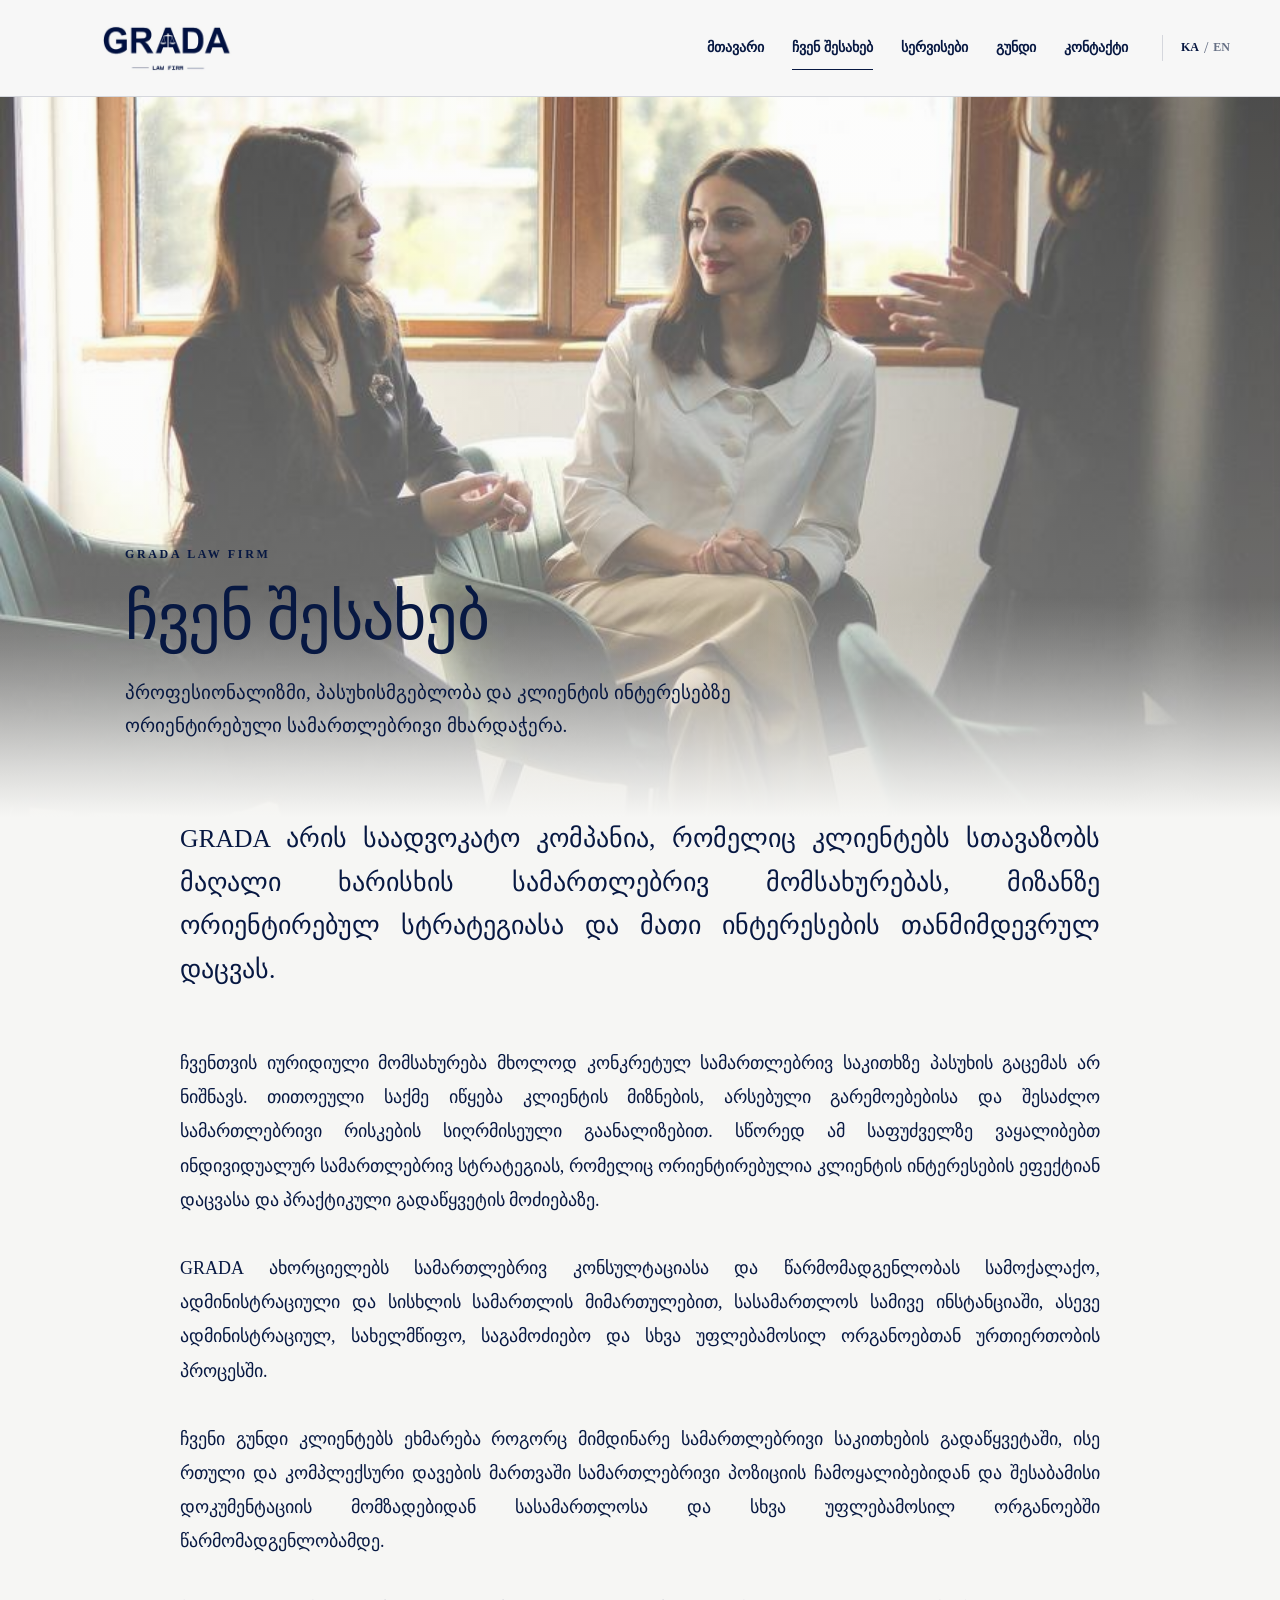
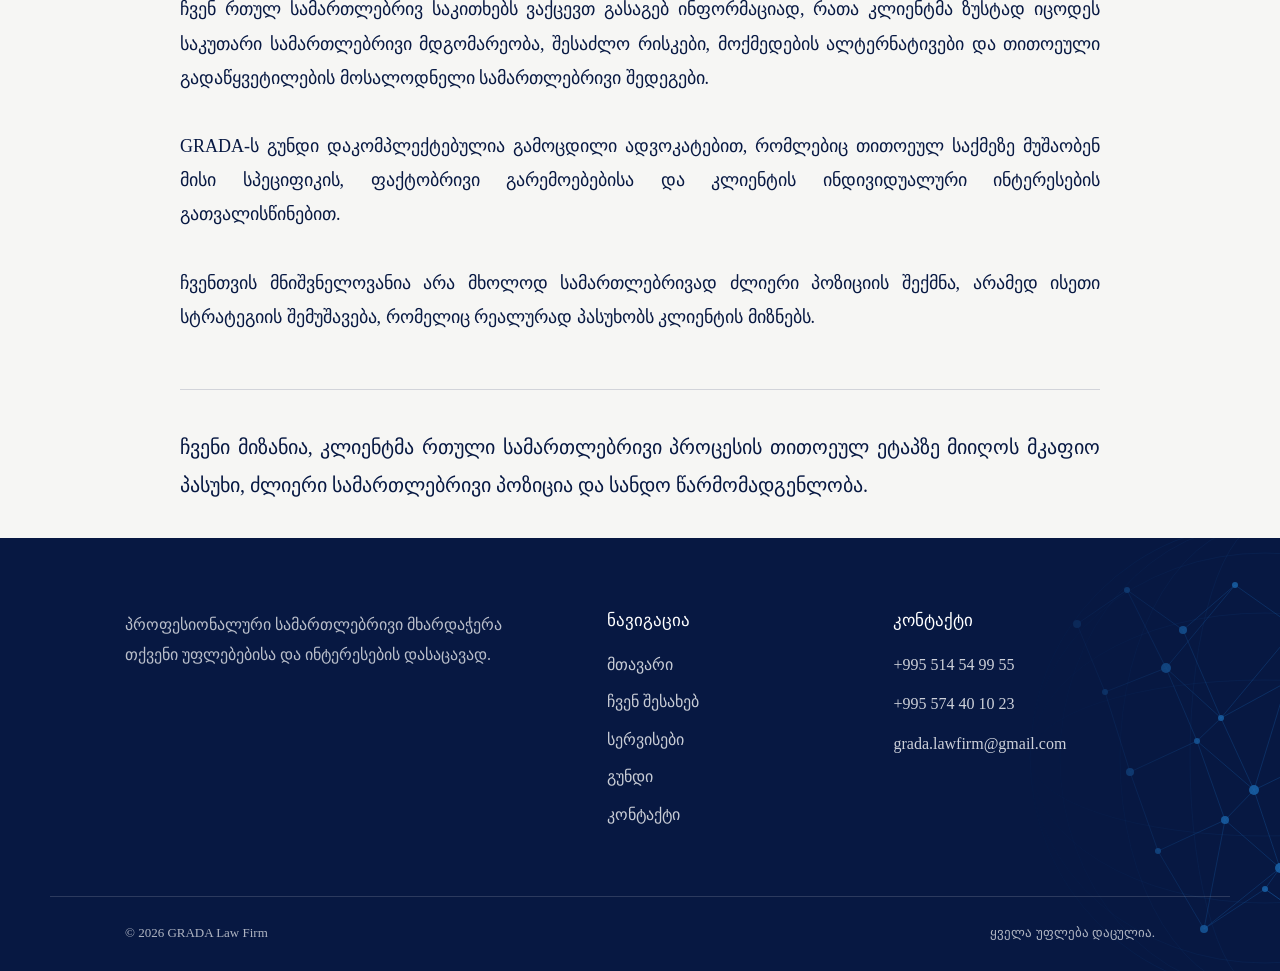
==== commit cf188a1c: "Final website updates" ====
--- a/about.html
+++ b/about.html
@@ -225,21 +225,107 @@
        FOOTER
   ========================================== -->
 
-    <footer class="site-footer">
+    <footer class="site-footer grada-footer">
+      <!-- დეკორატიული network globe -->
+      <div class="footer-globe" aria-hidden="true">
+        <svg viewBox="0 0 520 520">
+          <!-- მთავარი სფერო -->
+          <circle class="globe-outline" cx="260" cy="260" r="235" />
+
+          <!-- სფეროს ხაზები -->
+          <ellipse class="globe-grid" cx="260" cy="260" rx="235" ry="78" />
+          <ellipse class="globe-grid" cx="260" cy="260" rx="235" ry="145" />
+          <ellipse class="globe-grid" cx="260" cy="260" rx="235" ry="205" />
+
+          <ellipse class="globe-grid" cx="260" cy="260" rx="75" ry="235" />
+          <ellipse class="globe-grid" cx="260" cy="260" rx="145" ry="235" />
+          <ellipse class="globe-grid" cx="260" cy="260" rx="205" ry="235" />
+
+          <!-- NETWORK LINES -->
+          <g class="network-lines">
+            <path
+              d="M72 126 L122 92 L178 132 L230 87 L291 130 L351 93 L410 137 L454 112"
+            />
+            <path
+              d="M72 126 L100 194 L161 170 L216 220 L282 184 L344 230 L410 197 L454 245"
+            />
+            <path
+              d="M100 194 L125 274 L192 243 L249 292 L315 260 L382 302 L454 245"
+            />
+            <path d="M125 274 L153 353 L220 322 L275 370 L341 332 L411 375" />
+            <path d="M153 353 L199 431 L260 391 L324 436 L411 375" />
+
+            <path d="M122 92 L161 170 L230 87" />
+            <path d="M178 132 L216 220 L291 130" />
+            <path d="M291 130 L344 230 L410 137" />
+
+            <path d="M161 170 L192 243 L216 220" />
+            <path d="M216 220 L249 292 L282 184" />
+            <path d="M282 184 L315 260 L344 230" />
+            <path d="M344 230 L382 302 L410 197" />
+
+            <path d="M192 243 L220 322 L249 292" />
+            <path d="M249 292 L275 370 L315 260" />
+            <path d="M315 260 L341 332 L382 302" />
+
+            <path d="M220 322 L199 431 L275 370" />
+            <path d="M275 370 L260 391 L324 436" />
+            <path d="M341 332 L324 436 L411 375" />
+          </g>
+
+          <!-- NETWORK DOTS -->
+          <g class="network-dots">
+            <circle cx="72" cy="126" r="4" />
+            <circle cx="122" cy="92" r="3" />
+            <circle cx="178" cy="132" r="4" />
+            <circle cx="230" cy="87" r="3" />
+            <circle cx="291" cy="130" r="4" />
+            <circle cx="351" cy="93" r="3" />
+            <circle cx="410" cy="137" r="4" />
+            <circle cx="454" cy="112" r="3" />
+
+            <circle cx="100" cy="194" r="3" />
+            <circle cx="161" cy="170" r="5" />
+            <circle cx="216" cy="220" r="3" />
+            <circle cx="282" cy="184" r="4" />
+            <circle cx="344" cy="230" r="4" />
+            <circle cx="410" cy="197" r="3" />
+            <circle cx="454" cy="245" r="4" />
+
+            <circle cx="125" cy="274" r="4" />
+            <circle cx="192" cy="243" r="3" />
+            <circle cx="249" cy="292" r="5" />
+            <circle cx="315" cy="260" r="3" />
+            <circle cx="382" cy="302" r="4" />
+
+            <circle cx="153" cy="353" r="3" />
+            <circle cx="220" cy="322" r="4" />
+            <circle cx="275" cy="370" r="5" />
+            <circle cx="341" cy="332" r="3" />
+            <circle cx="411" cy="375" r="4" />
+
+            <circle cx="199" cy="431" r="4" />
+            <circle cx="260" cy="391" r="3" />
+            <circle cx="324" cy="436" r="4" />
+          </g>
+        </svg>
+      </div>
+
+      <!-- MAIN FOOTER CONTENT -->
       <div class="container footer-grid">
-        <!-- BRAND TEXT -->
-        <div class="footer-brand">
+        <!-- LEFT -->
+        <div class="footer-intro">
           <p
             data-ka="პროფესიონალური სამართლებრივი მხარდაჭერა თქვენი უფლებებისა და ინტერესების დასაცავად."
-            data-en="Professional legal support for the protection of your rights and interests."
+            data-en="Professional legal support to protect your rights and interests."
           >
             პროფესიონალური სამართლებრივი მხარდაჭერა თქვენი უფლებებისა და
             ინტერესების დასაცავად.
           </p>
         </div>
 
-        <!-- NAVIGATION -->
-        <div>
+        <!-- CENTER -->
+        <div class="footer-nav">
           <h3 data-ka="ნავიგაცია" data-en="Navigation">ნავიგაცია</h3>
 
           <a href="index.html" data-ka="მთავარი" data-en="Home"> მთავარი </a>
@@ -259,28 +345,21 @@
           </a>
         </div>
 
-        <!-- CONTACT -->
+        <!-- RIGHT -->
         <div class="footer-contact">
           <h3 data-ka="კონტაქტი" data-en="Contact">კონტაქტი</h3>
 
-          <p>
-            <a href="tel:+995514549955"> +995 514 54 99 55 </a>
-          </p>
-
-          <p>
-            <a href="tel:+995574401023"> +995 574 40 10 23 </a>
-          </p>
-
-          <p>
-            <a href="mailto:grada.lawfirm@gmail.com">
-              grada.lawfirm@gmail.com
-            </a>
-          </p>
+          <a href="tel:+995514549955"> +995 514 54 99 55 </a>
+
+          <a href="tel:+995574401023"> +995 574 40 10 23 </a>
+
+          <a href="mailto:grada.lawfirm@gmail.com"> grada.lawfirm@gmail.com </a>
         </div>
       </div>
 
+      <!-- BOTTOM -->
       <div class="container footer-bottom">
-        <p>© <span id="year"></span> GRADA Law Firm</p>
+        <p>© 2026 GRADA Law Firm</p>
 
         <p data-ka="ყველა უფლება დაცულია." data-en="All rights reserved.">
           ყველა უფლება დაცულია.
--- a/css/styles.css
+++ b/css/styles.css
@@ -5456,10 +5456,4171 @@
 /* =========================================================
    TEAM PROFILE — NAME
 ========================================================= */
-
-.team-page .team-profile-name {
-  font-size: 34px !important;
-  font-weight: 700 !important;
+/* =========================================================
+   GRADA HOME PAGE — LUXURY / NO PHOTOS
+========================================================= */
+
+/* =========================================================
+   GRADA — MAIN HERO
+========================================================= */
+
+/* =========================================================
+   GRADA HOME — CALM HERO
+========================================================= */
+
+.calm-hero {
+  background: #f7f5f0;
+
+  color: #071842;
+
+  border-bottom: 1px solid rgba(7, 24, 66, 0.08);
+}
+
+.calm-hero-inner {
+  min-height: calc(100vh - 130px);
+
+  display: flex;
+  flex-direction: column;
+  justify-content: space-between;
+
+  padding-top: 110px;
+  padding-bottom: 36px;
+}
+
+.calm-hero-content {
+  max-width: 900px;
+}
+
+/* GRADA LAW FIRM */
+
+.calm-hero-label {
+  margin: 0 0 28px;
+
+  font-size: 11px;
+  font-weight: 600;
+
+  letter-spacing: 0.26em;
+
+  color: rgba(7, 24, 66, 0.48);
+}
+
+/* მთავარი სათაური */
+
+.calm-hero h1 {
+  max-width: 900px;
+
+  margin: 0;
+
+  font-family: "Noto Serif Georgian", Georgia, serif;
+
+  font-size: clamp(42px, 4.3vw, 64px);
+
+  font-weight: 400;
+
+  line-height: 1.22;
+
+  letter-spacing: -0.02em;
+
+  color: #071842;
+}
+
+/* აღწერა */
+
+.calm-hero-text {
+  max-width: 720px;
+
+  margin: 30px 0 0;
+
+  font-size: 17px;
+  font-weight: 300;
+
+  line-height: 1.85;
+
+  color: rgba(7, 24, 66, 0.62);
+}
+
+/* CTA */
+
+.calm-hero-actions {
+  display: flex;
+  align-items: center;
+
+  gap: 32px;
+
+  margin-top: 38px;
+}
+
+.calm-primary-button {
+  display: inline-flex;
+  align-items: center;
+  justify-content: center;
+
+  min-height: 52px;
+
+  padding: 0 25px;
+
+  background: #071842;
+
+  border: 1px solid #071842;
+
+  color: #ffffff;
+
+  font-size: 13px;
+  font-weight: 600;
+
+  transition:
+    background 0.25s ease,
+    color 0.25s ease;
+}
+
+.calm-primary-button:hover {
+  background: transparent;
+
+  color: #071842;
+}
+
+.calm-secondary-link {
+  padding: 10px 0;
+
+  font-size: 13px;
+  font-weight: 500;
+
+  color: #071842;
+
+  transition:
+    opacity 0.25s ease,
+    transform 0.25s ease;
+}
+
+.calm-secondary-link:hover {
+  opacity: 0.65;
+
+  transform: translateX(4px);
+}
+
+/* ქვედა პრაქტიკის მიმართულებები */
+
+.calm-hero-practices {
+  display: flex;
+  align-items: center;
+  flex-wrap: wrap;
+
+  gap: 18px;
+
+  padding-top: 27px;
+
+  border-top: 1px solid rgba(7, 24, 66, 0.1);
+}
+
+.calm-hero-practices a {
+  font-size: 12px;
+  font-weight: 400;
+
+  color: rgba(7, 24, 66, 0.62);
+
+  transition: color 0.2s ease;
+}
+
+.calm-hero-practices a:hover {
+  color: #071842;
+}
+
+.calm-hero-practices span {
+  color: rgba(7, 24, 66, 0.22);
+}
+
+/* TABLET */
+
+@media (max-width: 900px) {
+  .calm-hero-inner {
+    min-height: auto;
+
+    padding-top: 85px;
+    padding-bottom: 30px;
+  }
+
+  .calm-hero h1 {
+    font-size: 46px;
+  }
+}
+
+/* MOBILE */
+
+@media (max-width: 600px) {
+  .calm-hero-inner {
+    padding-top: 65px;
+  }
+
+  .calm-hero h1 {
+    font-size: 36px;
+  }
+
+  .calm-hero-text {
+    font-size: 15px;
+  }
+
+  .calm-hero-actions {
+    flex-direction: column;
+
+    align-items: flex-start;
+
+    gap: 15px;
+  }
+
+  .calm-primary-button {
+    width: 100%;
+  }
+
+  .calm-hero-practices {
+    gap: 10px 14px;
+  }
+}
+/* =========================================================
+   GRADA — HOME SLIDER
+========================================================= */
+
+.grada-slider {
+  position: relative;
+
+  width: 100%;
+  height: calc(100vh - 130px);
+  min-height: 650px;
+
+  overflow: hidden;
+
+  background: #f7f6f2;
+}
+
+/* =========================================================
+   SLIDE
+========================================================= */
+
+.grada-slide {
+  position: absolute;
+  inset: 0;
+
+  opacity: 0;
+  visibility: hidden;
+
+  transition:
+    opacity 0.9s ease,
+    visibility 0.9s ease;
+
+  pointer-events: none;
+}
+
+.grada-slide.active {
+  opacity: 1;
+  visibility: visible;
+
+  pointer-events: auto;
+}
+
+.grada-slide-inner {
+  position: relative;
+  z-index: 4;
+
+  height: 100%;
+
+  display: flex;
+  align-items: center;
+}
+
+/* =========================================================
+   INTRO + FINAL
+========================================================= */
+
+.grada-slide-intro,
+.grada-slide-final {
+  background: #f7f6f2;
+
+  color: #071842;
+}
+
+.grada-slide-copy {
+  max-width: 900px;
+}
+
+.grada-slide-copy.centered {
+  margin: 0 auto;
+
+  text-align: center;
+}
+
+.grada-slide-label {
+  margin: 0 0 28px;
+
+  font-size: 11px;
+  font-weight: 600;
+
+  letter-spacing: 0.28em;
+
+  color: rgba(7, 24, 66, 0.48);
+}
+
+.grada-slide h1,
+.grada-slide h2 {
+  margin: 0;
+
+  font-family: "Noto Serif Georgian", Georgia, serif;
+
+  font-size: clamp(40px, 4.5vw, 66px);
+
+  font-weight: 400;
+
+  line-height: 1.18;
+
+  color: #071842;
+}
+
+.grada-slide h1,
+.grada-slide h2 {
+  margin: 0;
+
+  font-family: "Noto Serif Georgian", Georgia, serif;
+
+  font-size: 46px !important;
+
+  font-weight: 400;
+
+  line-height: 1.22;
+
+  color: #071842;
+}
+
+/* =========================================================
+   PHOTO SLIDES
+========================================================= */
+
+.grada-slide-photo {
+  background: #071842;
+}
+
+.grada-slide-bg {
+  position: absolute;
+  inset: 0;
+
+  width: 100%;
+  height: 100%;
+
+  object-fit: cover;
+  object-position: center;
+
+  display: block;
+}
+
+.grada-slide-overlay {
+  position: absolute;
+  inset: 0;
+
+  background: linear-gradient(
+    90deg,
+    rgba(7, 24, 66, 0.78) 0%,
+    rgba(7, 24, 66, 0.48) 45%,
+    rgba(7, 24, 66, 0.12) 100%
+  );
+
+  z-index: 2;
+}
+
+.photo-copy {
+  position: relative;
+  z-index: 4;
+
+  max-width: 700px;
+}
+
+.grada-slide-photo .grada-slide-label {
+  color: rgba(255, 255, 255, 0.65);
+}
+
+.grada-slide-photo h2 {
+  color: #ffffff;
+}
+
+.grada-slide-photo .grada-slide-copy > p:not(.grada-slide-label) {
+  margin-left: 0;
+
+  color: rgba(255, 255, 255, 0.75);
+}
+
+/* =========================================================
+   BUTTONS
+========================================================= */
+
+.grada-slide-button {
+  display: inline-flex;
+  align-items: center;
+  justify-content: center;
+
+  min-height: 52px;
+
+  margin-top: 34px;
+
+  padding: 0 25px;
+
+  background: #071842;
+
+  border: 1px solid #071842;
+
+  color: #ffffff;
+
+  font-size: 13px;
+  font-weight: 600;
+
+  transition:
+    background 0.25s ease,
+    color 0.25s ease;
+}
+
+.grada-slide-button:hover {
+  background: transparent;
+
+  color: #071842;
+}
+
+.grada-slide-link {
+  display: inline-block;
+
+  margin-top: 32px;
+
+  padding-bottom: 5px;
+
+  font-size: 13px;
+  font-weight: 500;
+
+  color: #ffffff;
+
+  border-bottom: 1px solid rgba(255, 255, 255, 0.4);
+
+  transition:
+    opacity 0.25s ease,
+    transform 0.25s ease;
+}
+
+.grada-slide-link:hover {
+  opacity: 0.7;
+  transform: translateX(4px);
+}
+
+.grada-slide-link.dark {
+  color: #071842;
+
+  border-bottom-color: rgba(7, 24, 66, 0.35);
+}
+
+.grada-slide-actions {
+  display: flex;
+  align-items: center;
+  justify-content: center;
+
+  gap: 30px;
+}
+
+/* =========================================================
+   DOTS
+========================================================= */
+
+.grada-slider-dots {
+  position: absolute;
+
+  z-index: 10;
+
+  bottom: 30px;
+  left: 50%;
+
+  transform: translateX(-50%);
+
+  display: flex;
+
+  gap: 10px;
+}
+
+.grada-dot {
+  width: 7px;
+  height: 7px;
+
+  padding: 0;
+
+  border: none;
+  border-radius: 50%;
+
+  background: rgba(7, 24, 66, 0.25);
+
+  cursor: pointer;
+
+  transition:
+    width 0.3s ease,
+    background 0.3s ease;
+}
+
+.grada-dot.active {
+  width: 24px;
+
+  border-radius: 10px;
+
+  background: #071842;
+}
+
+/* photo slide dot visibility */
+.grada-slider.photo-active .grada-dot {
+  background: rgba(255, 255, 255, 0.4);
+}
+
+.grada-slider.photo-active .grada-dot.active {
+  background: #ffffff;
+}
+
+/* =========================================================
+   ARROWS
+========================================================= */
+
+.grada-slider-arrow {
+  position: absolute;
+
+  z-index: 12;
+
+  top: 50%;
+
+  transform: translateY(-50%);
+
+  width: 44px;
+  height: 44px;
+
+  display: flex;
+  align-items: center;
+  justify-content: center;
+
+  border: 1px solid rgba(7, 24, 66, 0.18);
+
+  background: rgba(255, 255, 255, 0.72);
+
+  color: #071842;
+
+  font-size: 17px;
+
+  cursor: pointer;
+
+  backdrop-filter: blur(8px);
+
+  transition:
+    background 0.25s ease,
+    color 0.25s ease;
+}
+
+.grada-prev {
+  left: 24px;
+}
+
+.grada-next {
+  right: 24px;
+}
+
+.grada-slider-arrow:hover {
+  background: #071842;
+
+  color: #ffffff;
+}
+
+/* =========================================================
+   MOBILE
+========================================================= */
+
+@media (max-width: 700px) {
+  .grada-slider {
+    height: calc(100vh - 80px);
+
+    min-height: 620px;
+  }
+
+  .grada-slide h1,
+  .grada-slide h2 {
+    font-size: 36px;
+  }
+
+  .grada-slide-copy > p:not(.grada-slide-label) {
+    font-size: 14px;
+
+    line-height: 1.7;
+  }
+
+  .photo-copy {
+    max-width: 85%;
+  }
+
+  .grada-slide-overlay {
+    background: linear-gradient(
+      90deg,
+      rgba(7, 24, 66, 0.82),
+      rgba(7, 24, 66, 0.42)
+    );
+  }
+
+  .grada-slider-arrow {
+    display: none;
+  }
+
+  .grada-slide-actions {
+    flex-direction: column;
+
+    gap: 12px;
+  }
+}
+/* =========================================================
+   GRADA — FIRST SLIDE WITH COLUMNS
+========================================================= */
+.grada-first-bg {
+  position: absolute;
+  inset: 0;
+
+  width: 100%;
+  height: 100%;
+
+  object-fit: cover;
+  object-position: center;
+
+  display: block;
+}
+
+.grada-first-overlay {
+  position: absolute;
+  inset: 0;
+
+  background: linear-gradient(
+    90deg,
+    rgba(248, 246, 241, 0.98) 0%,
+    rgba(248, 246, 241, 0.92) 24%,
+    rgba(248, 246, 241, 0.62) 38%,
+    rgba(248, 246, 241, 0.18) 52%,
+    rgba(248, 246, 241, 0) 64%
+  );
+}
+
+/* =========================================================
+   BACKGROUND PHOTO
+========================================================= */
+
+.home-page .grada-first-bg {
+  position: absolute;
+  inset: 0;
+
+  width: 100%;
+  height: 100%;
+
+  object-fit: cover;
+  object-position: center center;
+
+  display: block;
+
+  z-index: 1;
+}
+
+/* =========================================================
+   SOFT LEFT FADE
+========================================================= */
+
+.home-page .grada-first-overlay {
+  position: absolute;
+  inset: 0;
+
+  z-index: 2;
+
+  background: linear-gradient(
+    90deg,
+    rgba(247, 245, 240, 1) 0%,
+    rgba(247, 245, 240, 0.98) 24%,
+    rgba(247, 245, 240, 0.9) 37%,
+    rgba(247, 245, 240, 0.58) 50%,
+    rgba(247, 245, 240, 0.15) 65%,
+    rgba(247, 245, 240, 0) 78%
+  );
+}
+
+/* =========================================================
+   INNER LAYOUT
+========================================================= */
+
+.home-page .grada-first-inner {
+  position: relative;
+  z-index: 4;
+
+  height: 100%;
+
+  display: flex;
+  align-items: center;
+}
+
+/* =========================================================
+   CONTENT
+========================================================= */
+
+.home-page .grada-first-content {
+  width: 100%;
+  max-width: 620px;
+
+  margin-left: 55px;
+
+  transform: translateY(-15px);
+}
+
+/* =========================================================
+   HEADING
+========================================================= */
+
+.home-page .grada-first-content h1 {
+  margin: 0;
+
+  max-width: 620px;
+
+  font-family: "Noto Serif Georgian", Georgia, serif;
+
+  font-size: clamp(42px, 4vw, 62px);
+  font-weight: 400;
+
+  line-height: 1.2;
+  letter-spacing: -0.02em;
+
+  color: #071842;
+}
+
+/* =========================================================
+   DESCRIPTION
+========================================================= */
+
+.home-page .grada-first-content p {
+  max-width: 500px;
+
+  margin: 28px 0 0;
+
+  font-size: 15px;
+  font-weight: 300;
+
+  line-height: 1.8;
+
+  color: rgba(7, 24, 66, 0.58);
+}
+
+/* =========================================================
+   BUTTON
+========================================================= */
+
+.home-page .grada-first-button {
+  display: inline-flex;
+
+  align-items: center;
+  justify-content: space-between;
+
+  gap: 35px;
+
+  min-width: 290px;
+  min-height: 54px;
+
+  margin-top: 34px;
+
+  padding: 0 28px;
+
+  background: #071842;
+
+  border: 1px solid #071842;
+
+  color: #ffffff;
+
+  font-size: 13px;
+  font-weight: 600;
+
+  transition:
+    background 0.25s ease,
+    color 0.25s ease,
+    transform 0.25s ease;
+}
+
+.home-page .grada-first-button:hover {
+  background: #ffffff;
+
+  color: #071842;
+
+  transform: translateY(-2px);
+}
+
+/* =========================================================
+   01 / 02 / 03 / 04
+========================================================= */
+
+.home-page .grada-first-pagination {
+  display: flex;
+  align-items: center;
+
+  gap: 18px;
+
+  margin-top: 48px;
+}
+
+.home-page .grada-first-pagination span {
+  font-size: 12px;
+  font-weight: 500;
+
+  color: rgba(7, 24, 66, 0.4);
+}
+
+.home-page .grada-first-pagination span.active {
+  color: #071842;
+
+  font-weight: 700;
+}
+
+.home-page .grada-first-pagination i {
+  display: block;
+
+  width: 38px;
+  height: 1px;
+
+  background: rgba(7, 24, 66, 0.22);
+}
+
+/* =========================================================
+   SLIDER ARROWS
+========================================================= */
+
+.home-page .grada-slider-arrow {
+  z-index: 20;
+
+  width: 42px;
+  height: 42px;
+
+  background: rgba(255, 255, 255, 0.72);
+
+  border: 1px solid rgba(7, 24, 66, 0.12);
+
+  color: #071842;
+
+  backdrop-filter: blur(8px);
+}
+
+/* =========================================================
+   MOBILE / TABLET
+========================================================= */
+
+@media (max-width: 980px) {
+  .home-page .grada-first-content {
+    max-width: 560px;
+
+    margin-left: 20px;
+  }
+
+  .home-page .grada-first-overlay {
+    background: linear-gradient(
+      90deg,
+      rgba(247, 245, 240, 1) 0%,
+      rgba(247, 245, 240, 0.96) 38%,
+      rgba(247, 245, 240, 0.58) 62%,
+      rgba(247, 245, 240, 0.15) 100%
+    );
+  }
+}
+
+@media (max-width: 700px) {
+  .home-page .grada-first-bg {
+    object-position: 63% center;
+  }
+
+  .home-page .grada-first-overlay {
+    background: linear-gradient(
+      90deg,
+      rgba(247, 245, 240, 0.98) 0%,
+      rgba(247, 245, 240, 0.9) 65%,
+      rgba(247, 245, 240, 0.58) 100%
+    );
+  }
+
+  .home-page .grada-first-inner {
+    align-items: flex-start;
+
+    padding-top: 75px;
+  }
+
+  .home-page .grada-first-content {
+    max-width: 88%;
+
+    margin-left: 0;
+
+    transform: none;
+  }
+
+  .home-page .grada-first-content h1 {
+    font-size: 35px;
+
+    line-height: 1.25;
+  }
+
+  .home-page .grada-first-content p {
+    font-size: 14px;
+
+    max-width: 90%;
+  }
+
+  .home-page .grada-first-button {
+    width: 100%;
+    max-width: 300px;
+
+    min-width: 0;
+  }
+
+  .home-page .grada-first-pagination {
+    margin-top: 35px;
+  }
+}
+/* =========================================================
+   GRADA — FIRST SLIDE FINAL MATCH
+   ზუსტად reference-ის პროპორციებისკენ
+========================================================= */
+
+/* 1. HERO ოდნავ უფრო დაბალი — ქვედა ზოლიც გამოჩნდეს */
+.home-page .grada-slider {
+  height: calc(100vh - 118px) !important;
+  min-height: 600px !important;
+}
+
+/* =========================================================
+   BACKGROUND PHOTO
+========================================================= */
+
+.home-page .grada-first-bg {
+  width: 100% !important;
+  height: 100% !important;
+
+  object-fit: cover !important;
+
+  /* სვეტების მთავარი ნაწილი დარჩეს მარჯვნივ */
+  object-position: 56% center !important;
+
+  filter: none !important;
+  opacity: 1 !important;
+
+  transform: none !important;
+}
+
+/* =========================================================
+   LEFT FADE
+   მთავარი პრობლემა ახლა აქაა — ზედმეტად გათეთრებულია
+========================================================= */
+
+.home-page .grada-first-overlay {
+  background: linear-gradient(
+    90deg,
+    rgba(247, 245, 240, 1) 0%,
+
+    rgba(247, 245, 240, 0.98) 18%,
+
+    rgba(247, 245, 240, 0.9) 30%,
+
+    rgba(247, 245, 240, 0.68) 39%,
+
+    rgba(247, 245, 240, 0.36) 47%,
+
+    rgba(247, 245, 240, 0.1) 57%,
+
+    rgba(247, 245, 240, 0) 68%
+  ) !important;
+}
+
+/* =========================================================
+   CONTENT POSITION
+========================================================= */
+
+.home-page .grada-first-inner {
+  align-items: center !important;
+}
+
+.home-page .grada-first-content {
+  max-width: 560px !important;
+
+  margin-left: 60px !important;
+
+  /* ოდნავ ზემოთ */
+  transform: translateY(-28px) !important;
+}
+
+/* =========================================================
+   MAIN TITLE
+========================================================= */
+
+.home-page .grada-first-content h1 {
+  max-width: 540px !important;
+
+  margin: 0 !important;
+
+  font-size: clamp(38px, 3.4vw, 54px) !important;
+
+  font-weight: 400 !important;
+
+  line-height: 1.22 !important;
+
+  letter-spacing: -0.015em !important;
+
+  color: #071842 !important;
+}
+
+/* =========================================================
+   პატარა დეკორატიული ხაზი სათაურის ქვემოთ
+========================================================= */
+
+.home-page .grada-first-content h1::after {
+  content: "";
+
+  display: block;
+
+  width: 35px;
+  height: 1px;
+
+  margin-top: 22px;
+
+  background: rgba(7, 24, 66, 0.3);
+}
+
+/* =========================================================
+   DESCRIPTION
+========================================================= */
+
+.home-page .grada-first-content p {
+  max-width: 420px !important;
+
+  margin-top: 20px !important;
+
+  font-size: 13px !important;
+
+  font-weight: 400 !important;
+
+  line-height: 1.75 !important;
+
+  color: rgba(7, 24, 66, 0.53) !important;
+}
+
+/* =========================================================
+   BUTTON
+========================================================= */
+
+.home-page .grada-first-button {
+  min-width: 250px !important;
+  min-height: 48px !important;
+
+  margin-top: 27px !important;
+
+  padding: 0 22px !important;
+
+  gap: 25px !important;
+
+  font-size: 12px !important;
+
+  background: #071842 !important;
+
+  border-color: #071842 !important;
+}
+
+.home-page .grada-first-button:hover {
+  background: transparent !important;
+
+  color: #071842 !important;
+}
+
+/* =========================================================
+   PAGINATION 01 02 03 04
+========================================================= */
+
+.home-page .grada-first-pagination {
+  margin-top: 31px !important;
+
+  gap: 15px !important;
+}
+
+.home-page .grada-first-pagination span {
+  font-size: 11px !important;
+}
+
+.home-page .grada-first-pagination i {
+  width: 34px !important;
+
+  background: rgba(7, 24, 66, 0.24) !important;
+}
+
+/* =========================================================
+   ARROWS
+========================================================= */
+
+.home-page .grada-slider-arrow {
+  width: 40px !important;
+  height: 40px !important;
+
+  background: rgba(255, 255, 255, 0.6) !important;
+
+  border: 1px solid rgba(7, 24, 66, 0.12) !important;
+
+  backdrop-filter: blur(7px) !important;
+
+  color: #071842 !important;
+}
+
+.home-page .grada-prev {
+  left: 24px !important;
+}
+
+.home-page .grada-next {
+  right: 24px !important;
+}
+
+/* =========================================================
+   DOTS — თუ ქვემოთ საერთო dots გაქვს,
+   პირველ სლაიდზე არ გვინდა ორმაგი pagination
+========================================================= */
+
+.home-page .grada-slider-dots {
+  display: none !important;
+}
+/* =========================================================
+   GRADA FIRST SLIDE — RESPONSIVE IMAGE FIX
+========================================================= */
+
+.grada-first-picture {
+  position: absolute;
+  inset: 0;
+  width: 100%;
+  height: 100%;
+  z-index: 0;
+}
+
+.grada-first-picture .grada-first-bg {
+  width: 100%;
+  height: 100%;
+  display: block;
+  object-fit: cover;
+}
+
+/* DESKTOP */
+@media (min-width: 981px) {
+  .grada-first-picture .grada-first-bg {
+    object-position: center center;
+  }
+}
+
+/* MOBILE */
+@media (max-width: 980px) {
+  .grada-first-picture .grada-first-bg {
+    object-position: center center;
+  }
+}
+/* =========================================================
+   GRADA — FIRST SLIDE
+   DESKTOP BACKGROUND IMAGE
+========================================================= */
+
+.home-page .grada-slide-first {
+  position: absolute;
+  inset: 0;
+  overflow: hidden;
+  background: #f7f5f0;
+}
+
+/* PHOTO CONTAINER */
+
+.home-page .grada-first-picture {
+  position: absolute;
+  inset: 0;
+  width: 100%;
+  height: 100%;
+  z-index: 1;
+}
+
+/* PHOTO */
+
+.home-page .grada-first-picture .grada-first-bg {
+  width: 100%;
+  height: 100%;
+
+  display: block;
+
+  object-fit: cover;
+  object-position: center center;
+}
+
+/* LEFT WHITE / CREAM FADE */
+
+.home-page .grada-first-overlay {
+  position: absolute;
+  inset: 0;
+
+  z-index: 2;
+
+  pointer-events: none;
+
+  background: linear-gradient(
+    90deg,
+    #f8f6f1 0%,
+    rgba(248, 246, 241, 0.98) 18%,
+    rgba(248, 246, 241, 0.92) 28%,
+    rgba(248, 246, 241, 0.72) 38%,
+    rgba(248, 246, 241, 0.4) 47%,
+    rgba(248, 246, 241, 0.12) 57%,
+    rgba(248, 246, 241, 0) 67%
+  );
+}
+
+/* CONTENT ABOVE PHOTO */
+
+.home-page .grada-first-inner {
+  position: relative;
+  z-index: 3;
+
+  height: 100%;
+
+  display: flex;
+  align-items: center;
+}
+
+.home-page .grada-first-content {
+  width: 100%;
+  max-width: 520px;
+
+  margin-left: 60px;
+}
+
+/* TITLE */
+
+.home-page .grada-first-content h1 {
+  margin: 0;
+
+  max-width: 500px;
+
+  font-family: "Noto Serif Georgian", Georgia, serif;
+
+  font-size: clamp(38px, 3.2vw, 52px);
+  font-weight: 400;
+
+  line-height: 1.22;
+
+  color: #071842;
+}
+
+/* SMALL LINE */
+
+.home-page .grada-first-small-line {
+  width: 36px;
+  height: 1px;
+
+  margin: 22px 0 0;
+
+  background: rgba(7, 24, 66, 0.32);
+}
+
+/* DESCRIPTION */
+
+.home-page .grada-first-content p {
+  max-width: 410px;
+
+  margin: 20px 0 0;
+
+  font-size: 13px;
+  font-weight: 400;
+
+  line-height: 1.75;
+
+  color: rgba(7, 24, 66, 0.58);
+}
+
+/* BUTTON */
+
+.home-page .grada-first-button {
+  display: inline-flex;
+  align-items: center;
+  justify-content: space-between;
+
+  min-width: 270px;
+  min-height: 50px;
+
+  margin-top: 27px;
+  padding: 0 24px;
+
+  background: #071842;
+  border: 1px solid #071842;
+
+  color: #ffffff;
+
+  font-size: 12px;
+  font-weight: 600;
+}
+
+/* PAGINATION */
+
+.home-page .grada-first-pagination {
+  display: flex;
+  align-items: center;
+
+  gap: 16px;
+
+  margin-top: 34px;
+}
+
+.home-page .grada-first-pagination span {
+  font-size: 11px;
+
+  color: rgba(7, 24, 66, 0.42);
+}
+
+.home-page .grada-first-pagination span.active {
+  color: #071842;
+  font-weight: 700;
+}
+
+.home-page .grada-first-pagination i {
+  width: 35px;
+  height: 1px;
+
+  background: rgba(7, 24, 66, 0.28);
+}
+
+/* MOBILE */
+
+@media (max-width: 980px) {
+  .home-page .grada-first-picture .grada-first-bg {
+    object-position: center center;
+  }
+
+  .home-page .grada-first-overlay {
+    background: linear-gradient(
+      90deg,
+      rgba(248, 246, 241, 0.98) 0%,
+      rgba(248, 246, 241, 0.9) 55%,
+      rgba(248, 246, 241, 0.5) 100%
+    );
+  }
+
+  .home-page .grada-first-content {
+    margin-left: 20px;
+    max-width: 500px;
+  }
+}
+
+@media (max-width: 700px) {
+  .home-page .grada-first-content {
+    margin-left: 0;
+    max-width: 88%;
+  }
+
+  .home-page .grada-first-content h1 {
+    font-size: 35px;
+  }
+
+  .home-page .grada-first-content p {
+    font-size: 14px;
+  }
+}
+/* =========================================
+   SLIDER ARROWS — SHOW ONLY ON HOVER
+========================================= */
+
+.home-page .grada-slider-arrow {
+  opacity: 0 !important;
+  visibility: hidden !important;
+  pointer-events: none !important;
+
+  transition:
+    opacity 0.25s ease,
+    visibility 0.25s ease,
+    transform 0.25s ease !important;
+}
+
+/* კურსორის მიტანისას გამოჩნდეს */
+.home-page .grada-slider:hover .grada-slider-arrow {
+  opacity: 1 !important;
+  visibility: visible !important;
+  pointer-events: auto !important;
+}
+
+/* მარცხენა ისარი */
+.home-page .grada-prev {
+  transform: translateY(-50%) translateX(-6px);
+}
+
+.home-page .grada-slider:hover .grada-prev {
+  transform: translateY(-50%) translateX(0);
+}
+
+/* მარჯვენა ისარი */
+.home-page .grada-next {
+  transform: translateY(-50%) translateX(6px);
+}
+
+.home-page .grada-slider:hover .grada-next {
+  transform: translateY(-50%) translateX(0);
+}
+/* =========================================================
+   GRADA — HOME FAQ
+========================================================= */
+
+.home-page .home-faq-section {
+  padding: 105px 0 115px;
+  background: #ffffff;
+  color: #071842;
+}
+
+.home-page .home-faq-heading {
+  max-width: 850px;
+  margin-bottom: 55px;
+}
+
+.home-page .home-faq-heading .section-kicker {
+  margin: 0 0 18px;
+
+  font-size: 11px;
+  font-weight: 500;
+  letter-spacing: 0.26em;
+
+  color: rgba(7, 24, 66, 0.48);
+}
+
+.home-page .home-faq-heading h2 {
+  margin: 0;
+
+  font-family: "Noto Serif Georgian", serif;
+  font-size: clamp(34px, 3.2vw, 50px);
+  line-height: 1.25;
+  font-weight: 500;
+
+  color: #071842;
+}
+
+/* FAQ CONTAINER */
+
+.home-page .home-faq {
+  width: 100%;
+
+  border-top: 1px solid rgba(7, 24, 66, 0.15);
+}
+
+/* EACH QUESTION */
+
+.home-page .home-faq-item {
+  border-bottom: 1px solid rgba(7, 24, 66, 0.15);
+}
+
+/* BUTTON */
+
+.home-page .home-faq-question {
+  width: 100%;
+  min-height: 96px;
+
+  display: grid;
+  grid-template-columns: 70px 1fr 50px;
+  align-items: center;
+  gap: 20px;
+
+  padding: 0;
+
+  border: 0;
+  outline: none;
+
+  background: transparent;
+
+  color: #071842;
+
+  text-align: left;
+  cursor: pointer;
+}
+
+/* NUMBER */
+
+.home-page .home-faq-number {
+  font-family: "Noto Serif Georgian", serif;
+
+  font-size: 13px;
+  font-weight: 400;
+
+  color: rgba(7, 24, 66, 0.42);
+}
+
+/* QUESTION TEXT */
+
+.home-page .home-faq-title {
+  font-family: "Noto Serif Georgian", serif;
+
+  font-size: clamp(19px, 1.6vw, 25px);
+  line-height: 1.45;
+  font-weight: 500;
+
+  color: #071842;
+
+  transition: opacity 0.25s ease;
+}
+
+.home-page .home-faq-question:hover .home-faq-title {
+  opacity: 0.65;
+}
+
+/* PLUS */
+
+.home-page .home-faq-icon {
+  justify-self: end;
+
+  width: 34px;
+  height: 34px;
+
+  display: flex;
+  align-items: center;
+  justify-content: center;
+
+  font-family: Arial, sans-serif;
+  font-size: 25px;
+  font-weight: 300;
+
+  color: #071842;
+
+  transition: transform 0.3s ease;
+}
+
+/* ANSWER */
+
+.home-page .home-faq-answer {
+  display: grid;
+  grid-template-rows: 0fr;
+
+  opacity: 0;
+
+  transition:
+    grid-template-rows 0.4s ease,
+    opacity 0.3s ease;
+}
+
+.home-page .home-faq-answer-inner {
+  overflow: hidden;
+}
+
+.home-page .home-faq-answer p {
+  max-width: 800px;
+
+  margin: 0;
+  padding: 0 60px 32px 90px;
+
+  font-family: "Noto Serif Georgian", serif;
+
+  font-size: 15px;
+  line-height: 1.9;
+  font-weight: 300;
+
+  color: rgba(7, 24, 66, 0.68);
+}
+
+/* OPEN */
+
+.home-page .home-faq-item.active .home-faq-answer {
+  grid-template-rows: 1fr;
+  opacity: 1;
+}
+
+.home-page .home-faq-item.active .home-faq-icon {
+  transform: rotate(45deg);
+}
+
+/* MOBILE */
+
+@media (max-width: 768px) {
+  .home-page .home-faq-section {
+    padding: 70px 0 80px;
+  }
+
+  .home-page .home-faq-heading {
+    margin-bottom: 35px;
+  }
+
+  .home-page .home-faq-heading h2 {
+    font-size: 32px;
+  }
+
+  .home-page .home-faq-question {
+    min-height: 82px;
+
+    grid-template-columns: 35px 1fr 30px;
+
+    gap: 12px;
+  }
+
+  .home-page .home-faq-number {
+    font-size: 11px;
+  }
+
+  .home-page .home-faq-title {
+    font-size: 17px;
+  }
+
+  .home-page .home-faq-icon {
+    width: 28px;
+    height: 28px;
+
+    font-size: 22px;
+  }
+
+  .home-page .home-faq-answer p {
+    padding: 0 35px 25px 47px;
+
+    font-size: 13px;
+    line-height: 1.8;
+  }
+}
+/* =========================================================
+   HOME FAQ — REMOVE NUMBERS, KEEP LAYOUT
+========================================================= */
+
+/* ციფრები აღარ გამოჩნდეს */
+.home-page .home-faq-number {
+  display: none !important;
+}
+
+/* კითხვა ისევ ფართოდ დალაგდეს */
+.home-page .home-faq-question {
+  width: 100% !important;
+  min-height: 92px !important;
+
+  display: grid !important;
+  grid-template-columns: 1fr 40px !important;
+  align-items: center !important;
+
+  gap: 24px !important;
+
+  padding: 0 !important;
+
+  background: transparent !important;
+  border: 0 !important;
+
+  text-align: left !important;
+}
+
+/* კითხვის ტექსტი */
+.home-page .home-faq-title {
+  width: 100% !important;
+  max-width: none !important;
+
+  font-family: "Noto Serif Georgian", serif !important;
+
+  font-size: 22px !important;
+  font-weight: 400 !important;
+  line-height: 1.4 !important;
+
+  color: #071842 !important;
+}
+
+/* + ნიშანი მარჯვნივ */
+.home-page .home-faq-icon {
+  justify-self: end !important;
+
+  width: 32px !important;
+  height: 32px !important;
+
+  display: flex !important;
+  align-items: center !important;
+  justify-content: center !important;
+
+  font-family: Arial, sans-serif !important;
+  font-size: 24px !important;
+  font-weight: 300 !important;
+
+  color: #071842 !important;
+}
+
+/* პასუხი */
+.home-page .home-faq-answer p {
+  padding-left: 0 !important;
+  padding-right: 60px !important;
+
+  max-width: 850px !important;
+
+  font-family: "Noto Serif Georgian", serif !important;
+
+  font-size: 15px !important;
+  line-height: 1.8 !important;
+
+  color: rgba(7, 24, 66, 0.68) !important;
+}
+
+/* MOBILE */
+@media (max-width: 768px) {
+  .home-page .home-faq-question {
+    min-height: 80px !important;
+    grid-template-columns: 1fr 30px !important;
+    gap: 14px !important;
+  }
+
+  .home-page .home-faq-title {
+    font-size: 18px !important;
+  }
+
+  .home-page .home-faq-icon {
+    font-size: 22px !important;
+  }
+
+  .home-page .home-faq-answer p {
+    padding-right: 20px !important;
+    font-size: 14px !important;
+  }
+}
+.home-page .grada-first-pagination {
+  display: none !important;
+}
+.services-consultation-title {
+  font-size: 46px !important;
+  line-height: 1.2 !important;
+}
+/* =========================================================
+   GRADA SLIDER — CONSISTENT SPACING
+========================================================= */
+
+/* ყველა სლაიდზე:
+   სათაურსა და პატარა ტექსტს შორის ერთი და იგივე დაშორება */
+.home-page .grada-slide-copy > p:not(.grada-slide-label) {
+  margin-top: 36px !important;
+}
+
+/* =========================================================
+   SLIDE 3 + SLIDE 4 — CENTER CONTENT
+========================================================= */
+
+/* მხოლოდ მესამე და მეოთხე სლაიდის ტექსტური ბლოკი */
+.home-page .grada-slide:nth-of-type(3) .grada-slide-copy,
+.home-page .grada-slide:nth-of-type(4) .grada-slide-copy {
+  width: 100% !important;
+  max-width: 900px !important;
+
+  margin-left: auto !important;
+  margin-right: auto !important;
+
+  text-align: center !important;
+}
+
+/* მხოლოდ მესამე და მეოთხე სლაიდის სათაური */
+.home-page .grada-slide:nth-of-type(3) h2,
+.home-page .grada-slide:nth-of-type(4) h2 {
+  max-width: 900px !important;
+
+  margin-left: auto !important;
+  margin-right: auto !important;
+
+  text-align: center !important;
+}
+
+/* მხოლოდ მესამე და მეოთხე სლაიდის პატარა ტექსტი */
+.home-page
+  .grada-slide:nth-of-type(3)
+  .grada-slide-copy
+  > p:not(.grada-slide-label),
+.home-page
+  .grada-slide:nth-of-type(4)
+  .grada-slide-copy
+  > p:not(.grada-slide-label) {
+  max-width: 720px !important;
+
+  margin-left: auto !important;
+  margin-right: auto !important;
+
+  text-align: center !important;
+}
+
+/* მესამე და მეოთხე სლაიდის label-იც ცენტრში */
+.home-page .grada-slide:nth-of-type(3) .grada-slide-label,
+.home-page .grada-slide:nth-of-type(4) .grada-slide-label {
+  text-align: center !important;
+}
+
+/* მესამე და მეოთხე სლაიდის ღილაკები/ლინკები ცენტრში */
+.home-page .grada-slide:nth-of-type(3) .grada-slide-actions,
+.home-page .grada-slide:nth-of-type(4) .grada-slide-actions {
+  justify-content: center !important;
+}
+/* FIRST SLIDE — remove decorative lines */
+.home-page .grada-slide:first-of-type .grada-first-small-line,
+.home-page .grada-slide:first-of-type h1::after,
+.home-page .grada-slide:first-of-type h2::after {
+  display: none !important;
+  content: none !important;
+}
+/* =========================================================
+   SLIDE 2 — GRADA ABOUT SPLIT
+========================================================= */
+
+.home-page .grada-slide-about {
+  position: absolute;
+  inset: 0;
+
+  background: #f5f1ea;
+
+  overflow: hidden;
+}
+
+/* მთელი სლაიდი ორ ნაწილად */
+
+.home-page .grada-about-layout {
+  width: 100%;
+  height: 100%;
+
+  display: grid;
+  grid-template-columns: 46% 54%;
+}
+
+/* =========================================================
+   LEFT SIDE
+========================================================= */
+
+.home-page .grada-about-left {
+  position: relative;
+
+  display: flex;
+  align-items: center;
+
+  padding-left: max(7vw, 70px);
+  padding-right: 60px;
+
+  background: #f5f1ea;
+}
+
+/* მარჯვნივ მსუბუქი fade */
+
+.home-page .grada-about-left::after {
+  content: "";
+
+  position: absolute;
+
+  top: 0;
+  bottom: 0;
+
+  right: -120px;
+
+  width: 180px;
+
+  z-index: 2;
+
+  background: linear-gradient(
+    90deg,
+    #f5f1ea 0%,
+    rgba(245, 241, 234, 0.92) 35%,
+    rgba(245, 241, 234, 0.55) 68%,
+    rgba(245, 241, 234, 0) 100%
+  );
+
+  pointer-events: none;
+}
+
+.home-page .grada-about-content {
+  position: relative;
+
+  z-index: 3;
+
+  max-width: 570px;
+}
+
+/* TITLE */
+
+.home-page .grada-slide-about h2 {
+  margin: 0;
+
+  font-family: "Noto Serif Georgian", Georgia, serif;
+
+  font-size: clamp(36px, 3.2vw, 46px) !important;
+
+  font-weight: 400;
+
+  line-height: 1.22;
+
+  color: #071842;
+
+  text-align: left !important;
+}
+
+/* DESCRIPTION */
+
+.home-page .grada-slide-about .grada-about-content p {
+  max-width: 520px;
+
+  margin: 36px 0 0 !important;
+
+  font-family: "Noto Serif Georgian", Georgia, serif;
+
+  font-size: 15px;
+
+  font-weight: 300;
+
+  line-height: 1.85;
+
+  color: rgba(7, 24, 66, 0.62);
+
+  text-align: left !important;
+}
+
+/* LINK */
+
+.home-page .grada-about-link {
+  display: inline-block;
+
+  margin-top: 36px;
+
+  padding-bottom: 5px;
+
+  border-bottom: 1px solid rgba(7, 24, 66, 0.48);
+
+  font-size: 14px;
+  font-weight: 600;
+
+  color: #071842;
+
+  transition:
+    opacity 0.25s ease,
+    border-color 0.25s ease;
+}
+
+.home-page .grada-about-link:hover {
+  opacity: 0.6;
+
+  border-color: #071842;
+}
+
+/* =========================================================
+   RIGHT IMAGE
+========================================================= */
+
+.home-page .grada-about-right {
+  position: relative;
+
+  overflow: hidden;
+
+  height: 100%;
+}
+
+.home-page .grada-about-image {
+  width: 100%;
+  height: 100%;
+
+  display: block;
+
+  object-fit: cover;
+
+  /* ფოტოს ცენტრალური/მარჯვენა ნაწილი უფრო კარგად ჩანს */
+  object-position: center center;
+}
+
+/* ფოტოს მარცხენა კიდესთან რბილი შერწყმა */
+
+.home-page .grada-about-right::before {
+  content: "";
+
+  position: absolute;
+
+  top: 0;
+  bottom: 0;
+
+  left: 0;
+
+  width: 90px;
+
+  z-index: 2;
+
+  background: linear-gradient(
+    90deg,
+    rgba(245, 241, 234, 0.85) 0%,
+    rgba(245, 241, 234, 0.28) 55%,
+    rgba(245, 241, 234, 0) 100%
+  );
+
+  pointer-events: none;
+}
+
+/* =========================================================
+   MOBILE
+========================================================= */
+
+@media (max-width: 768px) {
+  .home-page .grada-about-layout {
+    grid-template-columns: 1fr;
+    grid-template-rows: 52% 48%;
+  }
+
+  .home-page .grada-about-left {
+    padding: 45px 28px 30px;
+  }
+
+  .home-page .grada-about-left::after {
+    display: none;
+  }
+
+  .home-page .grada-about-content {
+    max-width: 100%;
+  }
+
+  .home-page .grada-slide-about h2 {
+    font-size: 32px !important;
+  }
+
+  .home-page .grada-slide-about .grada-about-content p {
+    margin-top: 24px !important;
+
+    font-size: 14px;
+  }
+
+  .home-page .grada-about-link {
+    margin-top: 24px;
+  }
+
+  .home-page .grada-about-right::before {
+    display: none;
+  }
+
+  .home-page .grada-about-image {
+    object-position: center center;
+  }
+}
+/* =========================================================
+   SLIDE 4 — RIGHT SIDE NETWORK
+========================================================= */
+
+/* სლაიდის თეთრი ფონი */
+.home-page .grada-slide-final {
+  position: absolute;
+  inset: 0;
+  overflow: hidden;
+  background: #ffffff !important;
+}
+
+/* ტექსტი ყოველთვის network-ის ზემოთ */
+.home-page .grada-slide-final .grada-slide-inner {
+  position: relative;
+  z-index: 5;
+}
+
+/* Network — მხოლოდ მარჯვენა მხარეს */
+.home-page .grada-final-network {
+  position: absolute;
+
+  top: 0;
+  right: 0;
+
+  width: 38%;
+  height: 100%;
+
+  z-index: 1;
+
+  overflow: hidden;
+
+  pointer-events: none;
+}
+
+/* SVG */
+.home-page .grada-final-network svg {
+  width: 100%;
+  height: 100%;
+  display: block;
+}
+
+/* წვრილი ლურჯი ხაზები */
+.home-page .grada-final-network .network-lines line {
+  stroke: #071842 !important;
+  stroke-width: 1 !important;
+  stroke-opacity: 0.11 !important;
+  fill: none !important;
+}
+
+/* პატარა ლურჯი წერტილები */
+.home-page .grada-final-network .network-dots circle {
+  fill: #071842 !important;
+  fill-opacity: 0.3 !important;
+  stroke: none !important;
+}
+
+/* მთლიან network-ს ვაძლევთ უფრო მსუბუქ ეფექტს */
+.home-page .grada-final-network {
+  opacity: 0.75;
+}
+
+/* მარცხენა მხარეს რბილად ქრება */
+.home-page .grada-final-network::after {
+  content: "";
+
+  position: absolute;
+  inset: 0;
+
+  background: linear-gradient(
+    90deg,
+    #ffffff 0%,
+    rgba(255, 255, 255, 0.92) 8%,
+    rgba(255, 255, 255, 0.55) 22%,
+    rgba(255, 255, 255, 0) 48%
+  );
+
+  pointer-events: none;
+}
+/* =========================================================
+   HOME FAQ — SIZE + SINGLE COLUMN ALIGNMENT
+========================================================= */
+
+.home-page .home-faq-section .container {
+  width: min(calc(100% - 80px), 1180px) !important;
+}
+
+/* სათაური და კითხვები ერთ სვეტზე */
+.home-page .home-faq-heading,
+.home-page .home-faq {
+  width: 100% !important;
+  max-width: 1180px !important;
+
+  margin-left: auto !important;
+  margin-right: auto !important;
+}
+
+/* მთავარი სათაური */
+.home-page .home-faq-heading h2 {
+  margin: 0 !important;
+
+  font-family: "Noto Serif Georgian", serif !important;
+
+  font-size: clamp(30px, 2.8vw, 42px) !important;
+  font-weight: 400 !important;
+  line-height: 1.25 !important;
+
+  color: #071842 !important;
+}
+
+/* სათაურსა და კითხვებს შორის სივრცე */
+.home-page .home-faq-heading {
+  margin-bottom: 42px !important;
+}
+
+/* თითოეული კითხვა */
+.home-page .home-faq-question {
+  min-height: 92px !important;
+
+  display: grid !important;
+  grid-template-columns: 1fr 40px !important;
+  align-items: center !important;
+
+  gap: 20px !important;
+
+  padding: 0 !important;
+}
+
+/* კითხვების ტექსტი */
+.home-page .home-faq-title {
+  font-family: "Noto Serif Georgian", serif !important;
+
+  font-size: clamp(18px, 1.55vw, 24px) !important;
+  font-weight: 400 !important;
+  line-height: 1.45 !important;
+
+  color: #071842 !important;
+}
+
+/* + ნიშანი */
+.home-page .home-faq-icon {
+  justify-self: end !important;
+
+  font-size: 22px !important;
+}
+
+/* პასუხის ტექსტი */
+.home-page .home-faq-answer p {
+  max-width: 820px !important;
+
+  padding-left: 0 !important;
+
+  font-size: 14px !important;
+  line-height: 1.8 !important;
+}
+
+/* MOBILE */
+@media (max-width: 768px) {
+  .home-page .home-faq-section .container {
+    width: min(calc(100% - 36px), 1180px) !important;
+  }
+
+  .home-page .home-faq-heading h2 {
+    font-size: 30px !important;
+  }
+
+  .home-page .home-faq-title {
+    font-size: 18px !important;
+  }
+
+  .home-page .home-faq-question {
+    min-height: 78px !important;
+
+    grid-template-columns: 1fr 30px !important;
+  }
+}
+/* CONTACT US — FINAL STYLE */
+
+body.contact-page .contact-image-title {
+  position: absolute !important;
+
+  left: 0 !important;
+  right: 0 !important;
+
+  top: auto !important;
+  bottom: 15% !important; /* ტექსტი ოდნავ ავწიეთ */
+
+  transform: none !important;
+
+  width: 100% !important;
+  text-align: center !important;
+
+  z-index: 10 !important;
+}
+
+body.contact-page .contact-image-title h1 {
+  margin: 0 !important;
+  padding: 0 20px !important;
+
+  /* ზომა დავაპატარავეთ */
+  font-size: clamp(38px, 4vw, 58px) !important;
+  line-height: 1 !important;
+  font-weight: 600 !important;
+
+  /* ღია ნაცრისფერი */
+  color: #d7d9dd !important;
+
+  letter-spacing: 1px !important;
+
+  display: block !important;
+  opacity: 1 !important;
+  visibility: visible !important;
+}
+/* Mobile language selector — Desktop-ზე დამალვა */
+.mobile-language-switch {
+  display: none !important;
+}
+
+/* მხოლოდ ტელეფონზე გამოჩენა */
+@media (max-width: 980px) {
+  .mobile-language-switch {
+    display: flex !important;
+    align-items: center;
+    gap: 7px;
+    margin-top: 20px;
+    padding-top: 20px;
+    border-top: 1px solid rgba(7, 24, 66, 0.15);
+  }
+}
+.no-break {
+  white-space: nowrap;
+}
+/* =========================================================
+   GRADA — SERVICES PAGE
+========================================================= */
+/* =========================================================
+   SERVICES TEST / BASE FIX
+========================================================= */
+
+body.services-page .services-hero {
+  position: relative;
+  min-height: 520px !important;
+  padding: 80px 0 70px !important;
+
+  display: flex;
+  align-items: center;
+
+  background: #ffffff !important;
+  overflow: hidden;
+}
+
+body.services-page .services-hero-copy {
+  max-width: 620px !important;
+}
+
+body.services-page .services-eyebrow {
+  margin-bottom: 22px !important;
+
+  font-size: 20px !important;
+  letter-spacing: 0.3em !important;
+
+  color: rgba(7, 24, 66, 0.62) !important;
+}
+
+body.services-page .services-hero h1 {
+  max-width: 620px !important;
+
+  font-size: clamp(46px, 4.6vw, 68px) !important;
   line-height: 1.15 !important;
+  font-weight: 400 !important;
+}
+
+body.services-page .services-hero-description {
+  max-width: 580px !important;
+
+  margin-top: 30px !important;
+
+  font-size: 14px !important;
+  line-height: 1.85 !important;
+}
+
+body.services-page .services-hero-arcs {
+  position: absolute;
+
+  width: 620px;
+  height: 420px;
+
+  right: -90px;
+  bottom: -105px;
+
+  opacity: 0.42;
+
+  pointer-events: none;
+}
+
+body.services-page .services-hero-arcs span {
+  position: absolute;
+  right: 0;
+  bottom: 0;
+
+  border: 1px solid rgba(7, 24, 66, 0.16);
+  border-radius: 50% 50% 0 0;
+}
+
+/* მიმართულებები */
+
+body.services-page .practice-areas {
+  padding: 70px 0 90px !important;
+  background: #ffffff !important;
+}
+
+body.services-page .practice-trigger {
+  width: 100% !important;
+
+  display: grid !important;
+  grid-template-columns: 60px 1fr 40px !important;
+  align-items: center !important;
+
+  padding: 28px 0 !important;
+
+  border: 0 !important;
+  border-top: 1px solid rgba(7, 24, 66, 0.13) !important;
+
+  background: transparent !important;
+
+  text-align: left !important;
+}
+
+body.services-page .practice-title {
+  font-family: "Noto Serif Georgian", Georgia, serif !important;
+  font-size: 27px !important;
+  font-weight: 400 !important;
+
   color: #071842 !important;
 }
+
+body.services-page .practice-number {
+  font-size: 13px !important;
+  color: rgba(7, 24, 66, 0.5) !important;
+}
+
+body.services-page .practice-plus {
+  justify-self: end !important;
+
+  font-size: 25px !important;
+
+  color: #071842 !important;
+}
+
+/* მთავარი — დახურული მდგომარეობა */
+
+body.services-page .practice-content {
+  display: grid !important;
+  grid-template-rows: 0fr !important;
+
+  transition: grid-template-rows 0.4s ease !important;
+}
+
+body.services-page .practice-content-inner {
+  overflow: hidden !important;
+}
+
+/* გახსნილი მდგომარეობა */
+
+body.services-page .practice-item.active .practice-content {
+  grid-template-rows: 1fr !important;
+}
+
+body.services-page .practice-item.active .practice-content-inner {
+  padding: 10px 60px 40px !important;
+}
+
+/* default bullets გავაქროთ */
+
+body.services-page .practice-content ul {
+  list-style: none !important;
+  margin: 0 !important;
+  padding: 0 !important;
+}
+
+body.services-page .practice-content li {
+  padding: 10px 0 !important;
+
+  border-bottom: 1px solid rgba(7, 24, 66, 0.07) !important;
+
+  font-size: 14px !important;
+  line-height: 1.7 !important;
+
+  color: #071842 !important;
+}
+
+/* HOW WE WORK */
+
+body.services-page .services-process {
+  padding: 85px 0 !important;
+  background: #fbfbfb !important;
+}
+
+body.services-page .services-process-heading {
+  margin-bottom: 45px !important;
+  text-align: center !important;
+}
+
+body.services-page .services-process-heading h2 {
+  margin: 0 !important;
+
+  font-family: "Noto Serif Georgian", Georgia, serif !important;
+  font-size: 28px !important;
+  line-height: 1.3 !important;
+  font-weight: 400 !important;
+
+  text-align: center !important;
+
+  color: #071842 !important;
+}
+
+body.services-page .services-process-grid {
+  display: grid !important;
+  grid-template-columns: repeat(3, 1fr) !important;
+}
+
+body.services-page .process-card {
+  padding: 20px 45px !important;
+  text-align: center !important;
+  background: transparent !important;
+}
+/* =========================================================
+   SERVICES PROCESS ICON FIX
+========================================================= */
+
+body.services-page .process-icon {
+  width: 58px !important;
+  height: 58px !important;
+
+  margin: 0 auto 18px !important;
+
+  display: flex !important;
+  align-items: center !important;
+  justify-content: center !important;
+
+  background: transparent !important;
+
+  border: 1px solid rgba(7, 24, 66, 0.32) !important;
+  border-radius: 50% !important;
+}
+
+/* თვითონ SVG */
+body.services-page .process-icon svg {
+  width: 30px !important;
+  height: 30px !important;
+
+  display: block !important;
+
+  fill: none !important;
+  stroke: #071842 !important;
+  stroke-width: 1.3 !important;
+
+  stroke-linecap: round !important;
+  stroke-linejoin: round !important;
+}
+
+/* SVG-ის ყველა შიდა ელემენტი */
+body.services-page .process-icon svg *,
+body.services-page .process-icon path,
+body.services-page .process-icon rect,
+body.services-page .process-icon circle,
+body.services-page .process-icon line {
+  fill: none !important;
+
+  stroke: #071842 !important;
+  stroke-width: 1.3 !important;
+
+  stroke-linecap: round !important;
+  stroke-linejoin: round !important;
+}
+/* =========================================
+   SERVICES HERO — CLEAN FINAL
+========================================= */
+
+body.services-page .services-hero {
+  position: relative !important;
+  min-height: 560px !important;
+  padding: 70px 0 60px !important;
+
+  display: flex !important;
+  align-items: center !important;
+
+  background: #ffffff !important;
+  overflow: hidden !important;
+}
+
+body.services-page .services-hero-copy {
+  max-width: 620px !important;
+}
+
+body.services-page .services-eyebrow {
+  margin-bottom: 20px !important;
+
+  font-size: 18px !important;
+  letter-spacing: 0.26em !important;
+
+  color: rgba(7, 24, 66, 0.62) !important;
+}
+
+body.services-page .services-hero h1 {
+  max-width: 620px !important;
+
+  margin: 0 !important;
+
+  font-size: clamp(50px, 4.6vw, 68px) !important;
+  line-height: 1.12 !important;
+  font-weight: 400 !important;
+
+  color: #071842 !important;
+}
+
+body.services-page .services-hero-description {
+  max-width: 580px !important;
+
+  margin-top: 28px !important;
+
+  font-size: 23px !important;
+  line-height: 1.8 !important;
+
+  color: rgba(7, 24, 66, 0.62) !important;
+}
+
+/* =========================================
+   HERO ARCS
+========================================= */
+
+/* =========================================
+   HERO ARCHITECTURAL LINES
+========================================= */
+
+body.services-page .services-hero-arcs {
+  position: absolute !important;
+
+  width: 600px !important;
+  height: 520px !important;
+
+  right: -20px !important;
+  bottom: -35px !important;
+
+  display: block !important;
+
+  pointer-events: none !important;
+  overflow: hidden !important;
+
+  opacity: 1 !important;
+}
+
+/* მარჯვენა ვერტიკალური თხელი ხაზები */
+
+body.services-page .services-hero-arcs::before {
+  content: "";
+
+  position: absolute;
+
+  top: 20px;
+  right: 25px;
+
+  width: 310px;
+  height: 420px;
+
+  background: repeating-linear-gradient(
+    to right,
+    rgba(7, 24, 66, 0.1) 0,
+    rgba(7, 24, 66, 0.1) 1px,
+    transparent 1px,
+    transparent 17px
+  );
+
+  opacity: 0.75;
+
+  -webkit-mask-image: linear-gradient(
+    to bottom,
+    transparent 0%,
+    #000 12%,
+    #000 85%,
+    transparent 100%
+  );
+
+  mask-image: linear-gradient(
+    to bottom,
+    transparent 0%,
+    #000 12%,
+    #000 85%,
+    transparent 100%
+  );
+}
+
+/* ქვედა ჰორიზონტალური ხაზები */
+
+body.services-page .services-hero-arcs::after {
+  content: "";
+
+  position: absolute;
+
+  left: 50px;
+  right: 10px;
+  bottom: 20px;
+
+  height: 80px;
+
+  background: repeating-linear-gradient(
+    to bottom,
+    rgba(7, 24, 66, 0.07) 0,
+    rgba(7, 24, 66, 0.07) 1px,
+    transparent 1px,
+    transparent 14px
+  );
+
+  opacity: 0.65;
+}
+
+/* ძველი რკალების ნაცვლად — ვერტიკალური + ქვედა მოხრილი ხაზები */
+
+body.services-page .services-hero-arcs span {
+  position: absolute !important;
+
+  bottom: 70px !important;
+
+  width: 150px !important;
+
+  border: 0 !important;
+  border-left: 1px solid rgba(7, 24, 66, 0.12) !important;
+  border-bottom: 1px solid rgba(7, 24, 66, 0.12) !important;
+
+  border-radius: 0 0 0 55px !important;
+
+  background: transparent !important;
+}
+
+/* ხაზების სხვადასხვა სიმაღლე და პოზიცია */
+
+body.services-page .services-hero-arcs span:nth-child(1) {
+  left: 110px !important;
+  height: 390px !important;
+}
+
+body.services-page .services-hero-arcs span:nth-child(2) {
+  left: 145px !important;
+  height: 420px !important;
+}
+
+body.services-page .services-hero-arcs span:nth-child(3) {
+  left: 180px !important;
+  height: 450px !important;
+}
+
+body.services-page .services-hero-arcs span:nth-child(4) {
+  left: 215px !important;
+  height: 475px !important;
+}
+
+body.services-page .services-hero-arcs span:nth-child(5) {
+  left: 250px !important;
+  height: 500px !important;
+}
+/* =========================================================
+   SERVICES PAGE — CLOSING / CTA SECTION
+   ADD THIS AT THE VERY END OF styles.css
+========================================================= */
+
+/* ---------------------------------------------------------
+   COMMON CONTAINER
+--------------------------------------------------------- */
+
+body.services-page .services-bottom-container {
+  width: min(1180px, calc(100% - 80px)) !important;
+  margin: 0 auto !important;
+}
+
+/* =========================================================
+   SERVICES INTRO / STRATEGY SECTION
+========================================================= */
+
+body.services-page .services-strategy {
+  position: relative !important;
+
+  padding: 105px 0 125px !important;
+
+  background: #ffffff !important;
+  color: #071842 !important;
+
+  overflow: hidden !important;
+}
+
+/* მთავარი დიდი სათაური */
+
+body.services-page .services-strategy-title {
+  max-width: 1120px !important;
+
+  margin: 0 !important;
+
+  font-family: "Noto Serif Georgian", Georgia, serif !important;
+
+  font-size: clamp(42px, 4vw, 64px) !important;
+  line-height: 1.14 !important;
+
+  font-weight: 400 !important;
+
+  letter-spacing: -0.025em !important;
+
+  color: #071842 !important;
+}
+
+/* აღწერა */
+
+body.services-page .services-strategy-text {
+  max-width: 850px !important;
+
+  margin: 32px 0 0 !important;
+
+  font-size: 16px !important;
+  line-height: 1.85 !important;
+
+  font-weight: 400 !important;
+
+  color: rgba(7, 24, 66, 0.66) !important;
+}
+
+/* =========================================================
+   CONTACT CTA
+========================================================= */
+
+body.services-page .services-contact-cta {
+  position: relative !important;
+
+  padding: 105px 0 115px !important;
+
+  background: #071842 !important;
+
+  color: #ffffff !important;
+
+  overflow: hidden !important;
+}
+
+/* პატარა GRADA LAW FIRM */
+
+body.services-page .services-contact-eyebrow {
+  margin: 0 0 28px !important;
+
+  font-family: Georgia, "Times New Roman", serif !important;
+
+  font-size: 11px !important;
+  line-height: 1 !important;
+
+  font-weight: 400 !important;
+
+  letter-spacing: 0.28em !important;
+
+  text-transform: uppercase !important;
+
+  color: rgba(255, 255, 255, 0.62) !important;
+}
+
+/* CTA მთავარი სათაური */
+
+body.services-page .services-contact-title {
+  max-width: 900px !important;
+
+  margin: 0 !important;
+
+  font-family: "Noto Serif Georgian", Georgia, serif !important;
+
+  font-size: clamp(38px, 3.8vw, 58px) !important;
+  line-height: 1.14 !important;
+
+  font-weight: 400 !important;
+
+  letter-spacing: -0.02em !important;
+
+  color: #ffffff !important;
+}
+
+/* CTA აღწერა */
+
+body.services-page .services-contact-text {
+  max-width: 620px !important;
+
+  margin: 30px 0 0 !important;
+
+  font-size: 15px !important;
+  line-height: 1.8 !important;
+
+  font-weight: 400 !important;
+
+  color: rgba(255, 255, 255, 0.68) !important;
+}
+
+/* =========================================================
+   CTA LINK
+========================================================= */
+
+body.services-page .services-contact-link {
+  display: inline-flex !important;
+
+  align-items: center !important;
+  gap: 22px !important;
+
+  margin-top: 38px !important;
+
+  padding: 0 0 9px !important;
+
+  border-bottom: 1px solid rgba(255, 255, 255, 0.55) !important;
+
+  font-size: 14px !important;
+  line-height: 1.2 !important;
+
+  font-weight: 400 !important;
+
+  text-decoration: none !important;
+
+  color: #ffffff !important;
+
+  transition:
+    gap 0.25s ease,
+    border-color 0.25s ease,
+    opacity 0.25s ease !important;
+}
+
+/* ისარი */
+
+body.services-page .services-contact-link::after {
+  content: "→";
+
+  display: inline-block;
+
+  font-size: 20px;
+  line-height: 1;
+
+  transition: transform 0.25s ease;
+}
+
+/* Hover */
+
+body.services-page .services-contact-link:hover {
+  gap: 28px !important;
+
+  border-color: #ffffff !important;
+}
+
+body.services-page .services-contact-link:hover::after {
+  transform: translateX(4px);
+}
+
+/* =========================================================
+   CTA DECORATIVE DETAIL
+========================================================= */
+
+body.services-page .services-contact-cta::after {
+  content: "G";
+
+  position: absolute;
+
+  right: 5%;
+  top: 50%;
+
+  transform: translateY(-50%);
+
+  font-family: Georgia, "Times New Roman", serif;
+
+  font-size: clamp(180px, 24vw, 360px);
+  line-height: 1;
+
+  font-weight: 400;
+
+  color: rgba(255, 255, 255, 0.018);
+
+  pointer-events: none;
+}
+
+/* ტექსტი დეკორაციის ზემოთ იყოს */
+
+body.services-page .services-contact-cta .services-bottom-container {
+  position: relative !important;
+
+  z-index: 2 !important;
+}
+
+/* =========================================================
+   OPTIONAL DIVIDER
+========================================================= */
+
+body.services-page .services-strategy::after {
+  content: "";
+
+  position: absolute;
+
+  left: 50%;
+  bottom: 0;
+
+  width: min(1180px, calc(100% - 80px));
+  height: 1px;
+
+  transform: translateX(-50%);
+
+  background: rgba(7, 24, 66, 0.1);
+}
+
+/* =========================================================
+   TABLET
+========================================================= */
+
+@media (max-width: 1024px) {
+  body.services-page .services-bottom-container {
+    width: min(100% - 60px, 1180px) !important;
+  }
+
+  body.services-page .services-strategy {
+    padding: 90px 0 105px !important;
+  }
+
+  body.services-page .services-strategy-title {
+    max-width: 900px !important;
+
+    font-size: clamp(40px, 5.5vw, 58px) !important;
+  }
+
+  body.services-page .services-strategy-text {
+    max-width: 760px !important;
+  }
+
+  body.services-page .services-contact-cta {
+    padding: 90px 0 100px !important;
+  }
+
+  body.services-page .services-contact-title {
+    max-width: 760px !important;
+  }
+
+  body.services-page .services-strategy::after {
+    width: min(100% - 60px, 1180px);
+  }
+}
+
+/* =========================================================
+   MOBILE
+========================================================= */
+
+@media (max-width: 767px) {
+  body.services-page .services-bottom-container {
+    width: calc(100% - 40px) !important;
+  }
+
+  /* STRATEGY */
+
+  body.services-page .services-strategy {
+    padding: 70px 0 80px !important;
+  }
+
+  body.services-page .services-strategy-title {
+    max-width: 100% !important;
+
+    font-size: clamp(34px, 10vw, 46px) !important;
+
+    line-height: 1.16 !important;
+
+    letter-spacing: -0.015em !important;
+  }
+
+  body.services-page .services-strategy-text {
+    max-width: 100% !important;
+
+    margin-top: 25px !important;
+
+    font-size: 14px !important;
+    line-height: 1.8 !important;
+  }
+
+  /* CTA */
+
+  body.services-page .services-contact-cta {
+    padding: 75px 0 85px !important;
+  }
+
+  body.services-page .services-contact-eyebrow {
+    margin-bottom: 22px !important;
+
+    font-size: 9px !important;
+
+    letter-spacing: 0.24em !important;
+  }
+
+  body.services-page .services-contact-title {
+    max-width: 100% !important;
+
+    font-size: clamp(33px, 9vw, 44px) !important;
+
+    line-height: 1.15 !important;
+  }
+
+  body.services-page .services-contact-text {
+    max-width: 100% !important;
+
+    margin-top: 24px !important;
+
+    font-size: 14px !important;
+    line-height: 1.75 !important;
+  }
+
+  body.services-page .services-contact-link {
+    margin-top: 32px !important;
+  }
+
+  body.services-page .services-contact-cta::after {
+    right: -10%;
+
+    font-size: 230px;
+  }
+
+  body.services-page .services-strategy::after {
+    width: calc(100% - 40px);
+  }
+}
+body.services-page .services-strategy h2 {
+  font-size: clamp(34px, 3vw, 48px) !important;
+  line-height: 1.2 !important;
+  max-width: 1100px !important;
+}
+/* =========================================================
+   FOOTER — FORCE COMPACT HEIGHT
+========================================================= */
+
+html body .site-footer.grada-footer {
+  height: auto !important;
+  min-height: 0 !important;
+  max-height: none !important;
+
+  padding-top: 55px !important;
+  padding-bottom: 30px !important;
+
+  margin: 0 !important;
+
+  display: block !important;
+}
+
+/* მთავარი 3 სვეტი */
+
+html body .site-footer.grada-footer .footer-grid {
+  height: auto !important;
+  min-height: 0 !important;
+
+  padding-top: 0 !important;
+  padding-bottom: 0 !important;
+
+  margin-top: 0 !important;
+  margin-bottom: 0 !important;
+
+  display: grid !important;
+  grid-template-columns: 1.7fr 0.8fr 1fr !important;
+  gap: 80px !important;
+
+  align-items: start !important;
+  align-content: start !important;
+
+  justify-items: start !important;
+}
+
+/* სამივე სვეტი ზემოდან დაიწყოს */
+
+html body .site-footer.grada-footer .footer-intro,
+html body .site-footer.grada-footer .footer-nav,
+html body .site-footer.grada-footer .footer-contact {
+  position: static !important;
+
+  top: auto !important;
+  bottom: auto !important;
+
+  margin: 0 !important;
+  padding: 0 !important;
+
+  transform: none !important;
+
+  align-self: start !important;
+}
+
+/* ქვედა copyright */
+
+html body .site-footer.grada-footer .footer-bottom {
+  height: auto !important;
+  min-height: 0 !important;
+
+  margin-top: 45px !important;
+  margin-bottom: 0 !important;
+
+  padding-top: 25px !important;
+  padding-bottom: 0 !important;
+
+  display: flex !important;
+  justify-content: space-between !important;
+  align-items: center !important;
+}
+
+/* MOBILE */
+
+@media (max-width: 768px) {
+  html body .site-footer.grada-footer {
+    padding: 45px 0 25px !important;
+  }
+
+  html body .site-footer.grada-footer .footer-grid {
+    grid-template-columns: 1fr !important;
+    gap: 35px !important;
+  }
+
+  html body .site-footer.grada-footer .footer-bottom {
+    margin-top: 35px !important;
+
+    flex-direction: column !important;
+    align-items: flex-start !important;
+
+    gap: 10px !important;
+  }
+}
+/* =========================================================
+   SERVICES PROCESS — RESPONSIVE FIX
+========================================================= */
+
+/* TABLET */
+@media (max-width: 900px) {
+  body.services-page .services-process-grid {
+    grid-template-columns: 1fr !important;
+    gap: 45px !important;
+  }
+
+  body.services-page .process-card {
+    width: 100% !important;
+    max-width: 520px !important;
+
+    margin: 0 auto !important;
+    padding: 15px 25px !important;
+
+    text-align: center !important;
+  }
+
+  body.services-page .process-card h3 {
+    font-size: 25px !important;
+    line-height: 1.35 !important;
+  }
+
+  body.services-page .process-card p {
+    max-width: 420px !important;
+    margin-left: auto !important;
+    margin-right: auto !important;
+
+    font-size: 15px !important;
+    line-height: 1.7 !important;
+  }
+}
+
+/* MOBILE */
+@media (max-width: 600px) {
+  body.services-page .services-process {
+    padding: 60px 0 !important;
+  }
+
+  body.services-page .services-process-grid {
+    display: grid !important;
+    grid-template-columns: 1fr !important;
+
+    gap: 40px !important;
+
+    width: 100% !important;
+  }
+
+  body.services-page .process-card {
+    width: 100% !important;
+    max-width: 100% !important;
+
+    padding: 10px 15px 30px !important;
+    margin: 0 !important;
+
+    overflow: visible !important;
+  }
+
+  body.services-page .process-icon {
+    margin: 0 auto 18px !important;
+  }
+
+  body.services-page .process-card h3 {
+    font-size: 23px !important;
+    line-height: 1.35 !important;
+  }
+
+  body.services-page .process-card p {
+    font-size: 14px !important;
+    line-height: 1.7 !important;
+  }
+}
+/* =========================================
+   SERVICES — PRACTICE TITLES FINAL FIX
+========================================= */
+
+body.services-page .practice-title {
+  display: block !important;
+
+  width: 100% !important;
+
+  white-space: nowrap !important;
+
+  transform: none !important;
+  rotate: 0deg !important;
+
+  font-family: "Noto Serif Georgian", Georgia, serif !important;
+
+  font-size: 27px !important;
+  line-height: 1.3 !important;
+  font-weight: 400 !important;
+
+  text-align: left !important;
+
+  color: #071842 !important;
+}
+
+/* მთელი ხაზის განლაგება */
+
+body.services-page .practice-trigger {
+  display: grid !important;
+
+  grid-template-columns: 60px minmax(0, 1fr) 40px !important;
+
+  align-items: center !important;
+
+  width: 100% !important;
+
+  padding: 28px 0 !important;
+
+  text-align: left !important;
+}
+
+/* + ნიშანი მარჯვნივ */
+
+body.services-page .practice-plus {
+  justify-self: end !important;
+
+  transform: none !important;
+
+  font-size: 25px !important;
+}
+
+/* MOBILE */
+
+@media (max-width: 600px) {
+  body.services-page .practice-trigger {
+    grid-template-columns: 40px minmax(0, 1fr) 30px !important;
+
+    gap: 8px !important;
+
+    padding: 22px 0 !important;
+  }
+
+  body.services-page .practice-title {
+    font-size: 21px !important;
+
+    white-space: normal !important;
+  }
+}
+/* =========================================
+   SERVICES — CLICKABLE ACCORDION FEEDBACK
+========================================= */
+
+body.services-page .practice-trigger {
+  cursor: pointer !important;
+
+  transition:
+    background-color 0.25s ease,
+    padding-left 0.25s ease !important;
+}
+
+/* ტექსტიც pointer იყოს */
+body.services-page .practice-trigger * {
+  cursor: pointer !important;
+}
+
+/* Hover ეფექტი */
+body.services-page .practice-trigger:hover {
+  background: rgba(7, 24, 66, 0.025) !important;
+
+  padding-left: 12px !important;
+}
+
+/* სათაური ოდნავ მოძრაობდეს */
+body.services-page .practice-title {
+  transition:
+    transform 0.25s ease,
+    color 0.25s ease !important;
+}
+
+body.services-page .practice-trigger:hover .practice-title {
+  transform: translateX(6px) !important;
+}
+
+/* + ნიშანი */
+body.services-page .practice-plus {
+  transition:
+    transform 0.3s ease,
+    opacity 0.25s ease !important;
+}
+
+body.services-page .practice-trigger:hover .practice-plus {
+  transform: rotate(90deg) !important;
+}
+
+/* გახსნილ მდგომარეობაში + გადაიქცეს ×-ის მსგავს ნიშნად */
+body.services-page .practice-item.active .practice-plus {
+  transform: rotate(45deg) !important;
+}
+/* SERVICES — STRATEGY TITLE + TEXT SPACING */
+
+body.services-page .services-strategy h2 {
+  margin: 0 !important;
+}
+
+body.services-page .services-strategy h2 + p {
+  margin: 22px 0 0 !important;
+}
+/* =========================================================
+   GRADA FOOTER — FINAL
+========================================================= */
+
+html body .site-footer.grada-footer {
+  position: relative !important;
+
+  width: 100% !important;
+
+  height: auto !important;
+  min-height: 430px !important;
+
+  padding: 72px 0 28px !important;
+  margin: 0 !important;
+
+  background: #071842 !important;
+  background-image: none !important;
+
+  color: #ffffff !important;
+
+  overflow: hidden !important;
+}
+
+/* =========================================================
+   MAIN GRID
+========================================================= */
+
+html body .site-footer.grada-footer .footer-grid {
+  position: relative !important;
+  z-index: 5 !important;
+
+  display: grid !important;
+
+  grid-template-columns:
+    minmax(320px, 1.5fr)
+    minmax(180px, 0.75fr)
+    minmax(260px, 1fr) !important;
+
+  gap: 90px !important;
+
+  align-items: start !important;
+
+  height: auto !important;
+  min-height: 0 !important;
+
+  padding: 0 !important;
+  margin: 0 auto !important;
+}
+
+/* =========================================================
+   LEFT TEXT
+========================================================= */
+
+html body .site-footer.grada-footer .footer-intro {
+  margin: 0 !important;
+  padding: 0 !important;
+}
+
+html body .site-footer.grada-footer .footer-intro p {
+  max-width: 520px !important;
+
+  margin: 0 !important;
+
+  font-family: "Noto Serif Georgian", Georgia, serif !important;
+
+  font-size: 16px !important;
+  font-weight: 300 !important;
+
+  line-height: 1.85 !important;
+
+  color: rgba(255, 255, 255, 0.72) !important;
+}
+
+/* =========================================================
+   HEADINGS
+========================================================= */
+
+html body .site-footer.grada-footer h3 {
+  margin: 0 0 22px !important;
+
+  font-family: "Noto Serif Georgian", Georgia, serif !important;
+
+  font-size: 17px !important;
+  font-weight: 500 !important;
+
+  line-height: 1.3 !important;
+
+  color: #ffffff !important;
+}
+
+/* =========================================================
+   NAVIGATION
+========================================================= */
+
+html body .site-footer.grada-footer .footer-nav {
+  display: flex !important;
+  flex-direction: column !important;
+  align-items: flex-start !important;
+
+  margin: 0 !important;
+  padding: 0 !important;
+}
+
+html body .site-footer.grada-footer .footer-nav a {
+  position: relative !important;
+
+  display: inline-block !important;
+
+  margin: 0 0 15px !important;
+
+  font-family: "Noto Serif Georgian", Georgia, serif !important;
+
+  font-size: 16px !important;
+  font-weight: 300 !important;
+
+  line-height: 1.4 !important;
+
+  text-decoration: none !important;
+
+  color: rgba(255, 255, 255, 0.78) !important;
+
+  transition:
+    color 0.25s ease,
+    transform 0.25s ease !important;
+}
+
+html body .site-footer.grada-footer .footer-nav a:hover {
+  color: #ffffff !important;
+
+  transform: translateX(5px) !important;
+}
+
+/* =========================================================
+   CONTACT
+========================================================= */
+
+html body .site-footer.grada-footer .footer-contact {
+  display: flex !important;
+  flex-direction: column !important;
+  align-items: flex-start !important;
+
+  position: relative !important;
+  z-index: 7 !important;
+
+  margin: 0 !important;
+  padding: 0 !important;
+}
+
+html body .site-footer.grada-footer .footer-contact a {
+  display: block !important;
+
+  margin: 0 0 17px !important;
+
+  font-family: Georgia, "Times New Roman", serif !important;
+
+  font-size: 16px !important;
+  font-weight: 400 !important;
+
+  line-height: 1.4 !important;
+
+  color: rgba(255, 255, 255, 0.8) !important;
+
+  text-decoration: none !important;
+
+  transition: color 0.25s ease !important;
+}
+
+html body .site-footer.grada-footer .footer-contact a:hover {
+  color: #ffffff !important;
+}
+
+/* =========================================================
+   NETWORK GLOBE
+========================================================= */
+
+html body .site-footer.grada-footer .footer-globe {
+  position: absolute !important;
+
+  width: 520px !important;
+  height: 520px !important;
+
+  right: -245px !important;
+  top: -40px !important;
+
+  z-index: 1 !important;
+
+  pointer-events: none !important;
+
+  opacity: 0.7 !important;
+}
+
+/* SVG */
+
+html body .site-footer.grada-footer .footer-globe svg {
+  width: 100% !important;
+  height: 100% !important;
+
+  display: block !important;
+}
+
+/* სფეროს ძირითადი ხაზები */
+
+html body .site-footer.grada-footer .globe-outline {
+  fill: none !important;
+
+  stroke: #1779d5 !important;
+  stroke-width: 0.8 !important;
+
+  opacity: 0.23 !important;
+}
+
+/* latitude / longitude */
+
+html body .site-footer.grada-footer .globe-grid {
+  fill: none !important;
+
+  stroke: #2689df !important;
+  stroke-width: 0.75 !important;
+
+  opacity: 0.16 !important;
+}
+
+/* network lines */
+
+html body .site-footer.grada-footer .network-lines path {
+  fill: none !important;
+
+  stroke: #238fee !important;
+  stroke-width: 1 !important;
+
+  opacity: 0.3 !important;
+}
+
+/* network dots */
+
+html body .site-footer.grada-footer .network-dots circle {
+  fill: #2798f4 !important;
+
+  opacity: 0.78 !important;
+}
+
+/* globe-ს მარცხნიდან fade */
+
+html body .site-footer.grada-footer .footer-globe {
+  -webkit-mask-image: linear-gradient(
+    to right,
+    transparent 0%,
+    rgba(0, 0, 0, 0.25) 15%,
+    rgba(0, 0, 0, 0.85) 42%,
+    #000000 70%
+  ) !important;
+
+  mask-image: linear-gradient(
+    to right,
+    transparent 0%,
+    rgba(0, 0, 0, 0.25) 15%,
+    rgba(0, 0, 0, 0.85) 42%,
+    #000000 70%
+  ) !important;
+}
+
+/* =========================================================
+   BOTTOM
+========================================================= */
+
+html body .site-footer.grada-footer .footer-bottom {
+  position: relative !important;
+
+  z-index: 5 !important;
+
+  display: flex !important;
+
+  align-items: center !important;
+  justify-content: space-between !important;
+
+  height: auto !important;
+  min-height: 0 !important;
+
+  margin: 55px auto 0 !important;
+
+  padding: 25px 0 0 !important;
+
+  border-top: 1px solid rgba(255, 255, 255, 0.15) !important;
+}
+
+html body .site-footer.grada-footer .footer-bottom p {
+  margin: 0 !important;
+
+  font-family: Georgia, "Times New Roman", serif !important;
+
+  font-size: 13px !important;
+  font-weight: 400 !important;
+
+  color: rgba(255, 255, 255, 0.68) !important;
+}
+
+/* =========================================================
+   TABLET
+========================================================= */
+
+@media (max-width: 1000px) {
+  html body .site-footer.grada-footer {
+    padding: 65px 0 28px !important;
+  }
+
+  html body .site-footer.grada-footer .footer-grid {
+    grid-template-columns: 1.3fr 0.8fr 1fr !important;
+
+    gap: 45px !important;
+  }
+
+  html body .site-footer.grada-footer .footer-globe {
+    width: 450px !important;
+    height: 450px !important;
+
+    right: -260px !important;
+    top: 0 !important;
+
+    opacity: 0.5 !important;
+  }
+}
+
+/* =========================================================
+   MOBILE
+========================================================= */
+
+@media (max-width: 768px) {
+  html body .site-footer.grada-footer {
+    min-height: 0 !important;
+
+    padding: 55px 0 26px !important;
+  }
+
+  html body .site-footer.grada-footer .footer-grid {
+    grid-template-columns: 1fr !important;
+
+    gap: 38px !important;
+  }
+
+  html body .site-footer.grada-footer .footer-intro p {
+    max-width: 430px !important;
+
+    font-size: 15px !important;
+  }
+
+  html body .site-footer.grada-footer .footer-globe {
+    width: 390px !important;
+    height: 390px !important;
+
+    right: -245px !important;
+    top: 90px !important;
+
+    opacity: 0.35 !important;
+  }
+
+  html body .site-footer.grada-footer .footer-bottom {
+    margin-top: 45px !important;
+
+    padding-top: 22px !important;
+
+    flex-direction: column !important;
+    align-items: flex-start !important;
+
+    gap: 10px !important;
+  }
+}
+/* =========================================================
+   CONTACT PAGE — FOOTER FINAL
+========================================================= */
+
+body.contact-page .site-footer.contact-footer {
+  position: relative !important;
+
+  width: 100% !important;
+
+  height: auto !important;
+  min-height: 430px !important;
+
+  margin: 0 !important;
+  padding: 72px 0 28px !important;
+
+  background: #071842 !important;
+  background-image: none !important;
+
+  color: #ffffff !important;
+
+  overflow: hidden !important;
+}
+
+/* =========================================================
+   FOOTER GRID
+========================================================= */
+
+body.contact-page .contact-footer .footer-grid {
+  position: relative !important;
+  z-index: 5 !important;
+
+  display: grid !important;
+
+  grid-template-columns:
+    minmax(320px, 1.5fr)
+    minmax(180px, 0.75fr)
+    minmax(260px, 1fr) !important;
+
+  gap: 90px !important;
+
+  align-items: start !important;
+  align-content: start !important;
+
+  height: auto !important;
+  min-height: 0 !important;
+
+  margin: 0 auto !important;
+  padding: 0 !important;
+}
+
+/* =========================================================
+   LEFT DESCRIPTION
+========================================================= */
+
+body.contact-page .contact-footer .footer-brand {
+  position: static !important;
+
+  margin: 0 !important;
+  padding: 0 !important;
+
+  transform: none !important;
+}
+
+body.contact-page .contact-footer .footer-brand p {
+  max-width: 520px !important;
+
+  margin: 0 !important;
+
+  font-family: "Noto Serif Georgian", Georgia, serif !important;
+
+  font-size: 16px !important;
+  font-weight: 300 !important;
+
+  line-height: 1.85 !important;
+
+  color: rgba(255, 255, 255, 0.72) !important;
+}
+
+/* =========================================================
+   HEADINGS
+========================================================= */
+
+body.contact-page .contact-footer h3 {
+  margin: 0 0 22px !important;
+
+  font-family: "Noto Serif Georgian", Georgia, serif !important;
+
+  font-size: 17px !important;
+  font-weight: 500 !important;
+
+  line-height: 1.3 !important;
+
+  color: #ffffff !important;
+}
+
+/* =========================================================
+   NAVIGATION
+========================================================= */
+
+body.contact-page .contact-footer .contact-footer-nav {
+  display: flex !important;
+
+  flex-direction: column !important;
+  align-items: flex-start !important;
+
+  margin: 0 !important;
+  padding: 0 !important;
+}
+
+body.contact-page .contact-footer .contact-footer-nav a {
+  display: inline-block !important;
+
+  margin: 0 0 15px !important;
+
+  font-family: "Noto Serif Georgian", Georgia, serif !important;
+
+  font-size: 16px !important;
+  font-weight: 300 !important;
+
+  line-height: 1.4 !important;
+
+  color: rgba(255, 255, 255, 0.78) !important;
+
+  text-decoration: none !important;
+
+  transition:
+    color 0.25s ease,
+    transform 0.25s ease !important;
+}
+
+body.contact-page .contact-footer .contact-footer-nav a:hover {
+  color: #ffffff !important;
+
+  transform: translateX(5px) !important;
+}
+
+/* =========================================================
+   CONTACT
+========================================================= */
+
+body.contact-page .contact-footer .contact-footer-contact {
+  position: relative !important;
+  z-index: 6 !important;
+
+  display: flex !important;
+
+  flex-direction: column !important;
+  align-items: flex-start !important;
+
+  margin: 0 !important;
+  padding: 0 !important;
+}
+
+body.contact-page .contact-footer .contact-footer-contact a {
+  display: block !important;
+
+  margin: 0 0 17px !important;
+
+  font-family: Georgia, "Times New Roman", serif !important;
+
+  font-size: 16px !important;
+  font-weight: 400 !important;
+
+  line-height: 1.4 !important;
+
+  color: rgba(255, 255, 255, 0.8) !important;
+
+  text-decoration: none !important;
+
+  transition: color 0.25s ease !important;
+}
+
+body.contact-page .contact-footer .contact-footer-contact a:hover {
+  color: #ffffff !important;
+}
+
+/* =========================================================
+   NETWORK GLOBE
+========================================================= */
+
+body.contact-page .contact-footer .contact-footer-globe {
+  position: absolute !important;
+
+  width: 520px !important;
+  height: 520px !important;
+
+  right: -245px !important;
+  top: -40px !important;
+
+  z-index: 1 !important;
+
+  opacity: 0.7 !important;
+
+  pointer-events: none !important;
+
+  -webkit-mask-image: linear-gradient(
+    to right,
+    transparent 0%,
+    rgba(0, 0, 0, 0.2) 14%,
+    rgba(0, 0, 0, 0.75) 40%,
+    #000 70%
+  ) !important;
+
+  mask-image: linear-gradient(
+    to right,
+    transparent 0%,
+    rgba(0, 0, 0, 0.2) 14%,
+    rgba(0, 0, 0, 0.75) 40%,
+    #000 70%
+  ) !important;
+}
+
+body.contact-page .contact-footer .contact-footer-globe svg {
+  display: block !important;
+
+  width: 100% !important;
+  height: 100% !important;
+}
+
+/* გარე წრე */
+
+body.contact-page .contact-footer .contact-globe-outline {
+  fill: none !important;
+
+  stroke: #1779d5 !important;
+  stroke-width: 0.8 !important;
+
+  opacity: 0.25 !important;
+}
+
+/* globe grid */
+
+body.contact-page .contact-footer .contact-globe-grid {
+  fill: none !important;
+
+  stroke: #2689df !important;
+  stroke-width: 0.75 !important;
+
+  opacity: 0.18 !important;
+}
+
+/* network ხაზები */
+
+body.contact-page .contact-footer .contact-network-lines path {
+  fill: none !important;
+
+  stroke: #238fee !important;
+  stroke-width: 1 !important;
+
+  opacity: 0.34 !important;
+}
+
+/* network წერტილები */
+
+body.contact-page .contact-footer .contact-network-dots circle {
+  fill: #2798f4 !important;
+
+  opacity: 0.82 !important;
+}
+
+/* =========================================================
+   BOTTOM LINE + COPYRIGHT
+========================================================= */
+
+body.contact-page .contact-footer .footer-bottom {
+  position: relative !important;
+  z-index: 5 !important;
+
+  display: flex !important;
+
+  justify-content: space-between !important;
+  align-items: center !important;
+
+  height: auto !important;
+  min-height: 0 !important;
+
+  margin: 55px auto 0 !important;
+
+  padding: 25px 0 0 !important;
+
+  border-top: 1px solid rgba(255, 255, 255, 0.15) !important;
+}
+
+body.contact-page .contact-footer .footer-bottom p {
+  margin: 0 !important;
+
+  font-family: Georgia, "Times New Roman", serif !important;
+
+  font-size: 13px !important;
+  font-weight: 400 !important;
+
+  color: rgba(255, 255, 255, 0.68) !important;
+}
+
+/* =========================================================
+   TABLET
+========================================================= */
+
+@media (max-width: 1000px) {
+  body.contact-page .site-footer.contact-footer {
+    padding: 65px 0 28px !important;
+  }
+
+  body.contact-page .contact-footer .footer-grid {
+    grid-template-columns:
+      1.3fr
+      0.8fr
+      1fr !important;
+
+    gap: 45px !important;
+  }
+
+  body.contact-page .contact-footer .contact-footer-globe {
+    width: 450px !important;
+    height: 450px !important;
+
+    right: -260px !important;
+    top: 0 !important;
+
+    opacity: 0.5 !important;
+  }
+}
+
+/* =========================================================
+   MOBILE
+========================================================= */
+
+@media (max-width: 768px) {
+  body.contact-page .site-footer.contact-footer {
+    min-height: 0 !important;
+
+    padding: 55px 0 26px !important;
+  }
+
+  body.contact-page .contact-footer .footer-grid {
+    grid-template-columns: 1fr !important;
+
+    gap: 38px !important;
+  }
+
+  body.contact-page .contact-footer .footer-brand p {
+    max-width: 430px !important;
+
+    font-size: 15px !important;
+  }
+
+  body.contact-page .contact-footer .contact-footer-globe {
+    width: 390px !important;
+    height: 390px !important;
+
+    right: -245px !important;
+    top: 110px !important;
+
+    opacity: 0.32 !important;
+  }
+
+  body.contact-page .contact-footer .footer-bottom {
+    margin-top: 45px !important;
+
+    padding-top: 22px !important;
+
+    flex-direction: column !important;
+    align-items: flex-start !important;
+
+    gap: 10px !important;
+  }
+}
+/* =========================================================
+   GRADA — GLOBAL CONTENT ALIGNMENT
+   ყველა გვერდის კონტენტი ლოგოს ხაზზე
+========================================================= */
+
+@media (min-width: 981px) {
+  /* ყველა გვერდის მთავარი კონტენტი */
+  body main > section > .container,
+  body main .container {
+    padding-left: 75px !important;
+    padding-right: 75px !important;
+  }
+}
+/* HOME FAQ — ALIGN WITH LOGO */
+
+@media (min-width: 981px) {
+  body.home-page .home-faq-section .container {
+    padding-left: 75px !important;
+    padding-right: 75px !important;
+  }
+}
+@media (max-width: 980px) {
+  body main > section > .container,
+  body main .container,
+  body.home-page .home-faq-section .container {
+    padding-left: 20px !important;
+    padding-right: 20px !important;
+  }
+}
+/* =========================================================
+   GRADA — FOOTER ALIGNMENT WITH LOGO
+========================================================= */
+
+/* Desktop */
+@media (min-width: 981px) {
+  body .site-footer .footer-grid,
+  body .site-footer .footer-bottom {
+    padding-left: 75px !important;
+    padding-right: 75px !important;
+  }
+}
+
+/* Tablet / პატარა ეკრანი */
+@media (min-width: 601px) and (max-width: 980px) {
+  body .site-footer .footer-grid,
+  body .site-footer .footer-bottom {
+    padding-left: 120px !important;
+    padding-right: 40px !important;
+  }
+}
+
+/* Mobile */
+@media (max-width: 600px) {
+  body .site-footer .footer-grid,
+  body .site-footer .footer-bottom {
+    padding-left: 20px !important;
+    padding-right: 20px !important;
+  }
+}
+/* =========================================================
+   FINAL FOOTER ALIGNMENT — ALIGN WITH LOGO
+========================================================= */
+
+/* DESKTOP */
+@media (min-width: 981px) {
+  html body .site-footer.grada-footer .footer-grid,
+  html body .site-footer.grada-footer .footer-bottom,
+  html body .site-footer.contact-footer .footer-grid,
+  html body .site-footer.contact-footer .footer-bottom {
+    padding-left: 75px !important;
+    padding-right: 75px !important;
+
+    box-sizing: border-box !important;
+  }
+}
+
+/* TABLET — შენს screenshot-ზე სწორედ ეს იმუშავებს */
+@media (min-width: 601px) and (max-width: 980px) {
+  html body .site-footer.grada-footer .footer-grid,
+  html body .site-footer.grada-footer .footer-bottom,
+  html body .site-footer.contact-footer .footer-grid,
+  html body .site-footer.contact-footer .footer-bottom {
+    padding-left: 120px !important;
+    padding-right: 40px !important;
+
+    box-sizing: border-box !important;
+  }
+}
+
+/* MOBILE */
+@media (max-width: 600px) {
+  html body .site-footer.grada-footer .footer-grid,
+  html body .site-footer.grada-footer .footer-bottom,
+  html body .site-footer.contact-footer .footer-grid,
+  html body .site-footer.contact-footer .footer-bottom {
+    padding-left: 20px !important;
+    padding-right: 20px !important;
+
+    box-sizing: border-box !important;
+  }
+}
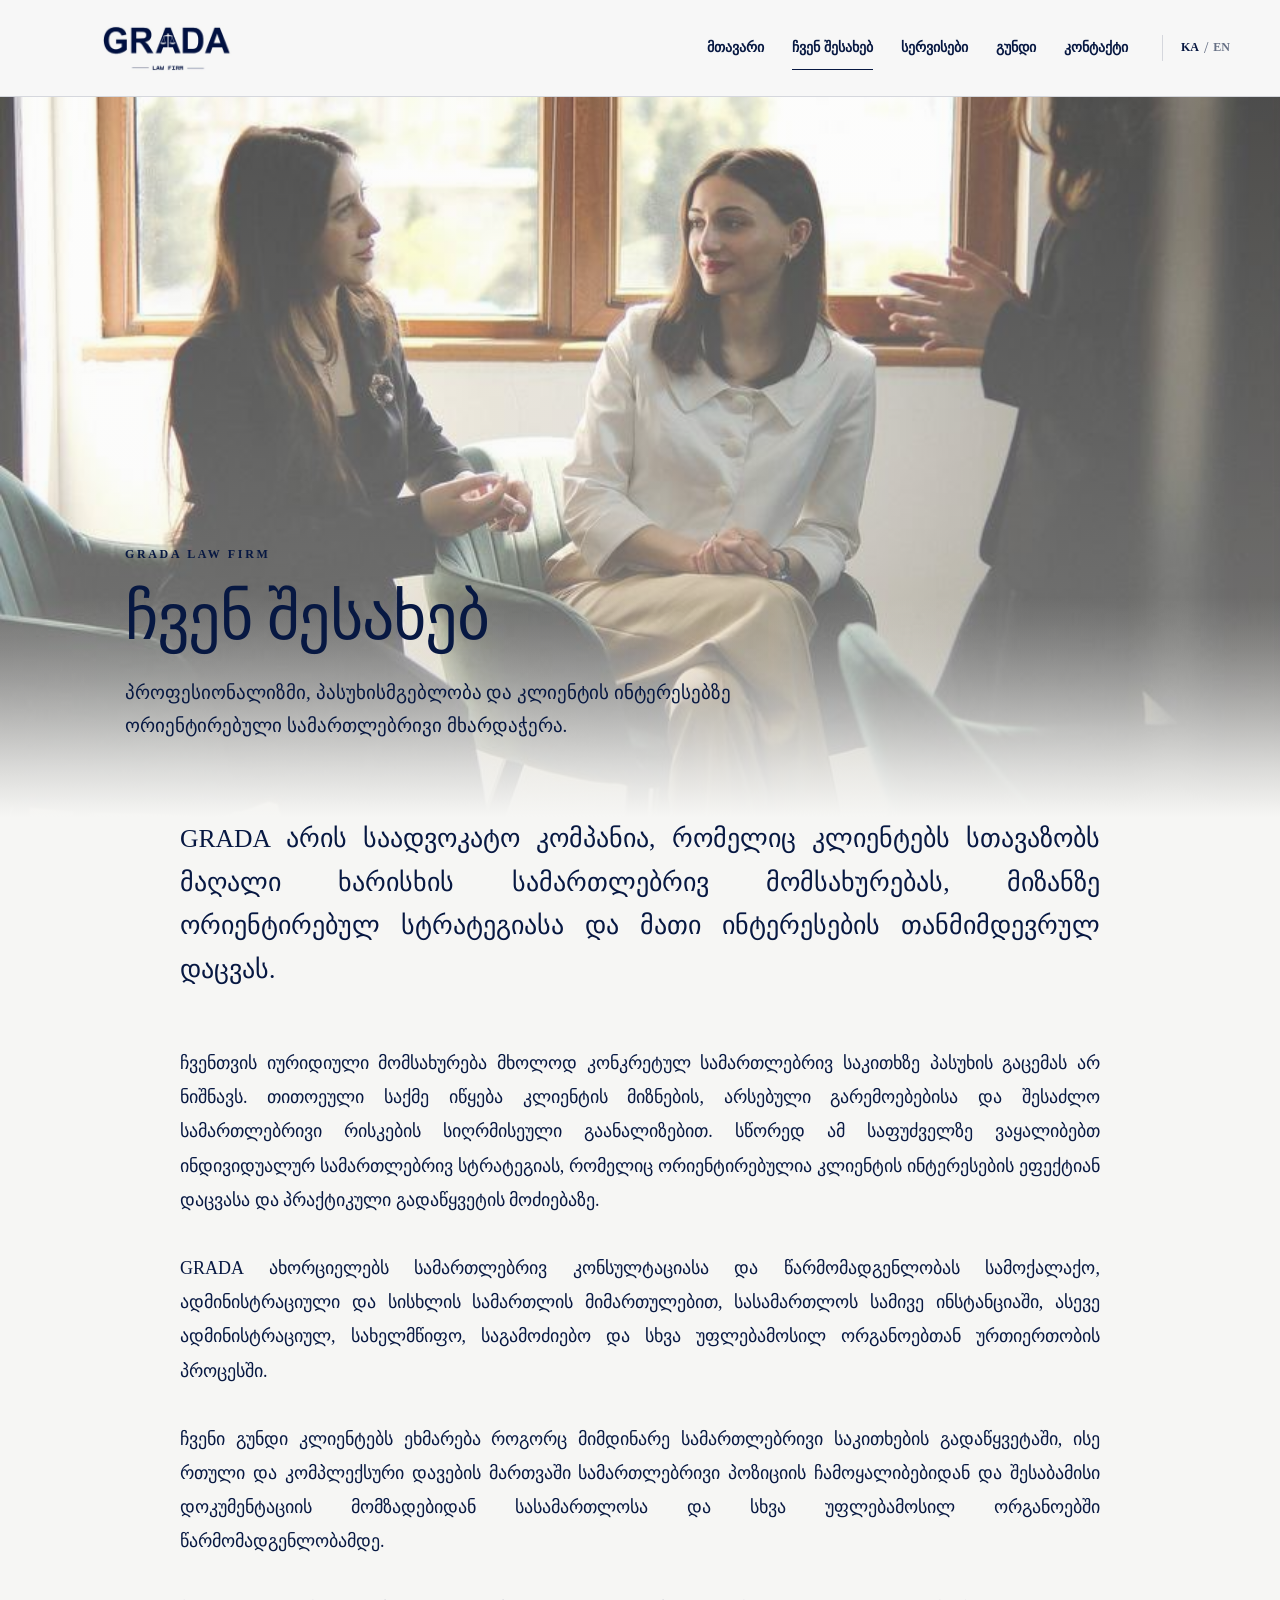
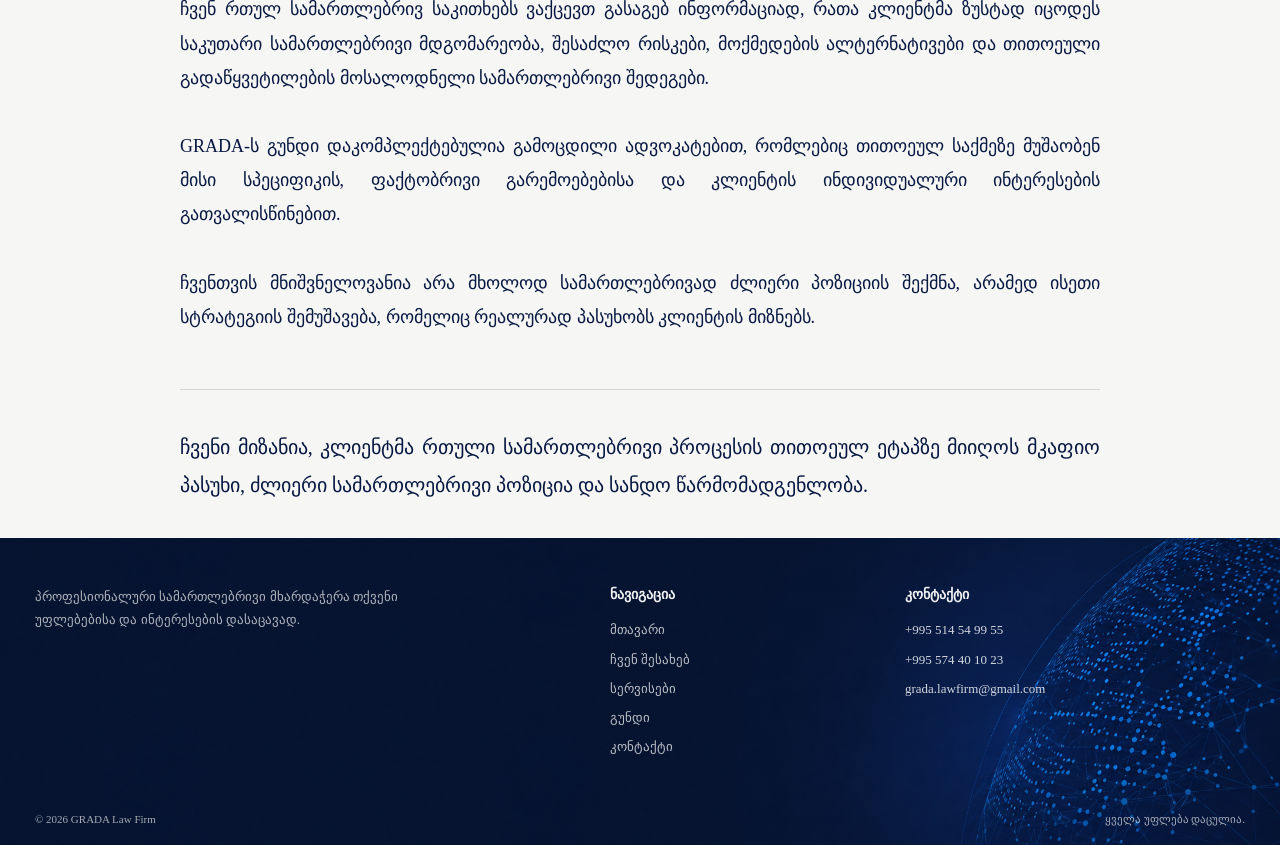
==== commit e3285fea: "final update" ====
--- a/about.html
+++ b/about.html
@@ -226,22 +226,57 @@
   ========================================== -->
 
     <footer class="site-footer grada-footer">
-      <!-- დეკორატიული network globe -->
+      <!-- RIGHT DECORATIVE GLOBE -->
       <div class="footer-globe" aria-hidden="true">
         <svg viewBox="0 0 520 520">
-          <!-- მთავარი სფერო -->
-          <circle class="globe-outline" cx="260" cy="260" r="235" />
-
-          <!-- სფეროს ხაზები -->
-          <ellipse class="globe-grid" cx="260" cy="260" rx="235" ry="78" />
-          <ellipse class="globe-grid" cx="260" cy="260" rx="235" ry="145" />
-          <ellipse class="globe-grid" cx="260" cy="260" rx="235" ry="205" />
-
-          <ellipse class="globe-grid" cx="260" cy="260" rx="75" ry="235" />
-          <ellipse class="globe-grid" cx="260" cy="260" rx="145" ry="235" />
-          <ellipse class="globe-grid" cx="260" cy="260" rx="205" ry="235" />
-
-          <!-- NETWORK LINES -->
+          <!-- globe circles -->
+          <circle class="globe-outline" cx="260" cy="260" r="235"></circle>
+
+          <ellipse
+            class="globe-grid"
+            cx="260"
+            cy="260"
+            rx="235"
+            ry="78"
+          ></ellipse>
+          <ellipse
+            class="globe-grid"
+            cx="260"
+            cy="260"
+            rx="235"
+            ry="145"
+          ></ellipse>
+          <ellipse
+            class="globe-grid"
+            cx="260"
+            cy="260"
+            rx="235"
+            ry="205"
+          ></ellipse>
+
+          <ellipse
+            class="globe-grid"
+            cx="260"
+            cy="260"
+            rx="75"
+            ry="235"
+          ></ellipse>
+          <ellipse
+            class="globe-grid"
+            cx="260"
+            cy="260"
+            rx="145"
+            ry="235"
+          ></ellipse>
+          <ellipse
+            class="globe-grid"
+            cx="260"
+            cy="260"
+            rx="205"
+            ry="235"
+          ></ellipse>
+
+          <!-- network lines -->
           <g class="network-lines">
             <path
               d="M72 126 L122 92 L178 132 L230 87 L291 130 L351 93 L410 137 L454 112"
@@ -258,22 +293,16 @@
             <path d="M122 92 L161 170 L230 87" />
             <path d="M178 132 L216 220 L291 130" />
             <path d="M291 130 L344 230 L410 137" />
-
             <path d="M161 170 L192 243 L216 220" />
             <path d="M216 220 L249 292 L282 184" />
             <path d="M282 184 L315 260 L344 230" />
             <path d="M344 230 L382 302 L410 197" />
-
             <path d="M192 243 L220 322 L249 292" />
             <path d="M249 292 L275 370 L315 260" />
             <path d="M315 260 L341 332 L382 302" />
-
-            <path d="M220 322 L199 431 L275 370" />
-            <path d="M275 370 L260 391 L324 436" />
-            <path d="M341 332 L324 436 L411 375" />
           </g>
 
-          <!-- NETWORK DOTS -->
+          <!-- dots -->
           <g class="network-dots">
             <circle cx="72" cy="126" r="4" />
             <circle cx="122" cy="92" r="3" />
@@ -311,7 +340,6 @@
         </svg>
       </div>
 
-      <!-- MAIN FOOTER CONTENT -->
       <div class="container footer-grid">
         <!-- LEFT -->
         <div class="footer-intro">
@@ -328,39 +356,31 @@
         <div class="footer-nav">
           <h3 data-ka="ნავიგაცია" data-en="Navigation">ნავიგაცია</h3>
 
-          <a href="index.html" data-ka="მთავარი" data-en="Home"> მთავარი </a>
-
-          <a href="about.html" data-ka="ჩვენ შესახებ" data-en="About Us">
-            ჩვენ შესახებ
-          </a>
-
-          <a href="services.html" data-ka="სერვისები" data-en="Services">
-            სერვისები
-          </a>
-
-          <a href="team.html" data-ka="გუნდი" data-en="Team"> გუნდი </a>
-
-          <a href="contact.html" data-ka="კონტაქტი" data-en="Contact">
-            კონტაქტი
-          </a>
+          <a href="index.html" data-ka="მთავარი" data-en="Home">მთავარი</a>
+          <a href="about.html" data-ka="ჩვენ შესახებ" data-en="About Us"
+            >ჩვენ შესახებ</a
+          >
+          <a href="services.html" data-ka="სერვისები" data-en="Services"
+            >სერვისები</a
+          >
+          <a href="team.html" data-ka="გუნდი" data-en="Team">გუნდი</a>
+          <a href="contact.html" data-ka="კონტაქტი" data-en="Contact"
+            >კონტაქტი</a
+          >
         </div>
 
         <!-- RIGHT -->
         <div class="footer-contact">
           <h3 data-ka="კონტაქტი" data-en="Contact">კონტაქტი</h3>
 
-          <a href="tel:+995514549955"> +995 514 54 99 55 </a>
-
-          <a href="tel:+995574401023"> +995 574 40 10 23 </a>
-
-          <a href="mailto:grada.lawfirm@gmail.com"> grada.lawfirm@gmail.com </a>
+          <a href="tel:+995514549955">+995 514 54 99 55</a>
+          <a href="tel:+995574401023">+995 574 40 10 23</a>
+          <a href="mailto:grada.lawfirm@gmail.com">grada.lawfirm@gmail.com</a>
         </div>
       </div>
 
-      <!-- BOTTOM -->
       <div class="container footer-bottom">
         <p>© 2026 GRADA Law Firm</p>
-
         <p data-ka="ყველა უფლება დაცულია." data-en="All rights reserved.">
           ყველა უფლება დაცულია.
         </p>
--- a/css/styles.css
+++ b/css/styles.css
@@ -3819,10 +3819,8 @@
   color: #a8834d;
 }
 
-.team-page .team-profile-content h2 {
-  max-width: 700px;
-
-  margin: 0 55px 10px 0;
+.team-profile-content h2 {
+  margin-bottom: 18px !important;
 
   font-size: clamp(42px, 5vw, 72px);
   font-weight: 400;
@@ -5182,8 +5180,7 @@
 ========================================================= */
 
 .team-page .team-profile-content h2 {
-  margin: 0 0 7px !important;
-
+  margin: 0 0 20px !important;
   font-size: clamp(32px, 3vw, 46px) !important;
   font-weight: 500 !important;
 
@@ -9624,3 +9621,682 @@
     box-sizing: border-box !important;
   }
 }
+/* =========================================================
+   GRADA — FINAL MOBILE FIX
+   HOME + SERVICES
+========================================================= */
+
+@media (max-width: 700px) {
+  /* =======================================================
+     GLOBAL MOBILE SAFETY
+  ======================================================= */
+
+  html,
+  body {
+    width: 100% !important;
+    max-width: 100% !important;
+    overflow-x: hidden !important;
+  }
+
+  body * {
+    box-sizing: border-box;
+  }
+
+  /* =======================================================
+     HOME PAGE — HERO
+  ======================================================= */
+
+  body.home-page .grada-slider {
+    width: 100% !important;
+
+    height: auto !important;
+    min-height: 650px !important;
+
+    overflow: hidden !important;
+  }
+
+  body.home-page .grada-slide-first {
+    width: 100% !important;
+    min-height: 650px !important;
+
+    overflow: hidden !important;
+  }
+
+  /* HERO IMAGE */
+
+  body.home-page .grada-first-picture,
+  body.home-page .grada-first-picture .grada-first-bg,
+  body.home-page .grada-first-bg {
+    width: 100% !important;
+    height: 100% !important;
+
+    object-fit: cover !important;
+
+    /* სვეტები მარჯვნივ დარჩეს */
+    object-position: 66% center !important;
+
+    transform: none !important;
+  }
+
+  /* MOBILE OVERLAY */
+
+  body.home-page .grada-first-overlay {
+    background: linear-gradient(
+      90deg,
+      rgba(248, 246, 241, 0.97) 0%,
+      rgba(248, 246, 241, 0.92) 38%,
+      rgba(248, 246, 241, 0.68) 65%,
+      rgba(248, 246, 241, 0.28) 100%
+    ) !important;
+  }
+
+  /* HERO INNER */
+
+  body.home-page .grada-first-inner {
+    width: calc(100% - 36px) !important;
+    max-width: none !important;
+
+    min-height: 650px !important;
+
+    margin: 0 auto !important;
+    padding: 70px 0 45px !important;
+
+    display: flex !important;
+    align-items: center !important;
+  }
+
+  /* მთავარი ტექსტის ბლოკი */
+
+  body.home-page .grada-first-content {
+    width: 100% !important;
+    max-width: 100% !important;
+
+    margin: 0 !important;
+    padding: 0 !important;
+
+    transform: none !important;
+  }
+
+  body.home-page .grada-first-content h1 {
+    width: 100% !important;
+    max-width: 340px !important;
+
+    margin: 0 !important;
+
+    font-size: 36px !important;
+    line-height: 1.2 !important;
+
+    letter-spacing: -0.01em !important;
+
+    overflow-wrap: normal !important;
+    word-break: normal !important;
+  }
+
+  body.home-page .grada-first-content h1::after {
+    margin-top: 18px !important;
+  }
+
+  body.home-page .grada-first-content p {
+    width: 100% !important;
+    max-width: 320px !important;
+
+    margin-top: 17px !important;
+
+    font-size: 13px !important;
+    line-height: 1.7 !important;
+  }
+
+  body.home-page .grada-first-button {
+    width: 100% !important;
+    max-width: 310px !important;
+    min-width: 0 !important;
+
+    margin-top: 22px !important;
+
+    padding: 0 18px !important;
+  }
+
+  body.home-page .grada-first-pagination {
+    margin-top: 25px !important;
+  }
+
+  /* =======================================================
+     SERVICES PAGE — HERO
+  ======================================================= */
+
+  body.services-page .services-hero {
+    width: 100% !important;
+
+    min-height: 0 !important;
+    height: auto !important;
+
+    padding: 70px 0 80px !important;
+
+    display: block !important;
+
+    overflow: hidden !important;
+  }
+
+  /* container ზუსტად ეკრანის შიგნით */
+
+  body.services-page .services-hero > .container,
+  body.services-page .services-hero .container {
+    width: calc(100% - 36px) !important;
+    max-width: none !important;
+
+    margin-left: auto !important;
+    margin-right: auto !important;
+
+    padding-left: 0 !important;
+    padding-right: 0 !important;
+  }
+
+  body.services-page .services-hero-copy {
+    position: relative !important;
+    z-index: 5 !important;
+
+    width: 100% !important;
+    max-width: 100% !important;
+
+    margin: 0 !important;
+    padding: 0 !important;
+  }
+
+  /* GRADA LAW FIRM */
+
+  body.services-page .services-eyebrow {
+    margin: 0 0 24px !important;
+
+    font-size: 10px !important;
+    line-height: 1.3 !important;
+
+    letter-spacing: 0.24em !important;
+  }
+
+  /* მთავარი სათაური */
+
+  body.services-page .services-hero h1 {
+    width: 100% !important;
+    max-width: 100% !important;
+
+    margin: 0 !important;
+
+    font-size: 38px !important;
+    line-height: 1.16 !important;
+
+    letter-spacing: -0.015em !important;
+
+    white-space: normal !important;
+
+    overflow-wrap: normal !important;
+    word-break: normal !important;
+  }
+
+  /* აღწერა */
+
+  body.services-page .services-hero-description {
+    width: 100% !important;
+    max-width: 330px !important;
+
+    margin: 24px 0 0 !important;
+
+    font-size: 15px !important;
+    line-height: 1.75 !important;
+  }
+
+  /* დეკორატიული ხაზები — ტელეფონზე უფრო მსუბუქი */
+
+  body.services-page .services-hero-arcs {
+    width: 420px !important;
+    height: 430px !important;
+
+    right: -275px !important;
+    bottom: -70px !important;
+
+    opacity: 0.38 !important;
+
+    z-index: 1 !important;
+  }
+}
+/* =========================================================
+   GRADA FOOTER — BACKGROUND IMAGE FINAL
+========================================================= */
+
+html body footer.site-footer.grada-footer {
+  position: relative !important;
+
+  width: 100% !important;
+  height: auto !important;
+  min-height: 0 !important;
+
+  margin: 0 !important;
+  padding: 48px 0 18px !important;
+
+  /* მთავარი ფოტო */
+  background-image: url("../assets/footer-background.png") !important;
+  background-repeat: no-repeat !important;
+  background-position: center center !important;
+  background-size: cover !important;
+
+  background-color: #071842 !important;
+
+  color: #ffffff !important;
+
+  overflow: hidden !important;
+}
+
+/* ძველი gradient / pseudo element გამორთვა */
+
+html body footer.site-footer.grada-footer::before,
+html body footer.site-footer.grada-footer::after {
+  content: none !important;
+  display: none !important;
+}
+
+/* ძველი SVG globe აღარ გვჭირდება */
+
+html body footer.site-footer.grada-footer .grada-footer-network,
+html body footer.site-footer.grada-footer .footer-globe,
+html body footer.site-footer.grada-footer .footer-network-art {
+  display: none !important;
+}
+
+/* =========================================================
+   MAIN CONTENT
+========================================================= */
+
+html body footer.site-footer.grada-footer .footer-grid {
+  position: relative !important;
+  z-index: 5 !important;
+
+  width: calc(100% - 70px) !important;
+  max-width: 1540px !important;
+
+  margin: 0 auto !important;
+  padding: 0 !important;
+
+  display: grid !important;
+
+  grid-template-columns:
+    1.25fr
+    0.55fr
+    0.85fr !important;
+
+  gap: 75px !important;
+
+  align-items: start !important;
+
+  height: auto !important;
+  min-height: 0 !important;
+}
+
+/* LEFT DESCRIPTION */
+
+html body footer.site-footer.grada-footer .footer-intro p,
+html body footer.site-footer.grada-footer .footer-brand p {
+  max-width: 410px !important;
+
+  margin: 0 !important;
+
+  font-size: 13px !important;
+  line-height: 1.75 !important;
+  font-weight: 300 !important;
+
+  color: rgba(255, 255, 255, 0.68) !important;
+}
+
+/* TITLES */
+
+html body footer.site-footer.grada-footer h3 {
+  margin: 0 0 18px !important;
+
+  font-size: 14px !important;
+  line-height: 1.25 !important;
+  font-weight: 600 !important;
+
+  color: rgba(255, 255, 255, 0.94) !important;
+}
+
+/* LINKS */
+
+html body footer.site-footer.grada-footer .footer-nav a,
+html body footer.site-footer.grada-footer .footer-contact a {
+  display: block !important;
+
+  margin: 0 0 11px !important;
+
+  font-size: 13px !important;
+  line-height: 1.4 !important;
+
+  color: rgba(255, 255, 255, 0.72) !important;
+
+  text-decoration: none !important;
+}
+
+/* CONTACT ოდნავ უფრო ნათელი */
+
+html body footer.site-footer.grada-footer .footer-contact a {
+  color: rgba(255, 255, 255, 0.82) !important;
+}
+
+/* =========================================================
+   COPYRIGHT
+========================================================= */
+
+html body footer.site-footer.grada-footer .footer-bottom {
+  position: relative !important;
+  z-index: 5 !important;
+
+  width: calc(100% - 70px) !important;
+  max-width: 1540px !important;
+
+  display: flex !important;
+  justify-content: space-between !important;
+  align-items: center !important;
+
+  margin: 32px auto 0 !important;
+  padding: 13px 0 0 !important;
+
+  height: auto !important;
+  min-height: 0 !important;
+
+  /* ფოტოზე ხაზი უკვე არის */
+  border-top: none !important;
+}
+
+html body footer.site-footer.grada-footer .footer-bottom p {
+  margin: 0 !important;
+
+  font-size: 11px !important;
+  line-height: 1.3 !important;
+
+  color: rgba(255, 255, 255, 0.64) !important;
+}
+
+/* =========================================================
+   MOBILE
+========================================================= */
+
+@media (max-width: 700px) {
+  html body footer.site-footer.grada-footer {
+    padding: 45px 0 22px !important;
+
+    /*
+      ტელეფონზე globe-ის მხარე დარჩეს ხილული
+    */
+    background-position: 72% center !important;
+    background-size: cover !important;
+  }
+
+  html body footer.site-footer.grada-footer .footer-grid {
+    width: calc(100% - 36px) !important;
+
+    grid-template-columns: 1fr !important;
+
+    gap: 32px !important;
+  }
+
+  html body footer.site-footer.grada-footer .footer-bottom {
+    width: calc(100% - 36px) !important;
+
+    margin-top: 35px !important;
+
+    flex-direction: column !important;
+    align-items: flex-start !important;
+
+    gap: 8px !important;
+  }
+}
+/* =========================================================
+   CONTACT FOOTER — FINAL BACKGROUND FIX
+========================================================= */
+
+html body #contactFooter {
+  position: relative !important;
+
+  width: 100% !important;
+  height: auto !important;
+  min-height: 0 !important;
+
+  margin: 0 !important;
+  padding: 48px 0 18px !important;
+
+  background-color: #071842 !important;
+
+  background-image: url("../assets/footer-background.png") !important;
+
+  background-repeat: no-repeat !important;
+
+  background-position: center center !important;
+
+  background-size: cover !important;
+
+  overflow: hidden !important;
+}
+
+/* ძველი gradient-ები მთლიანად ითიშება */
+
+html body #contactFooter::before,
+html body #contactFooter::after {
+  content: none !important;
+  display: none !important;
+}
+
+/* ძველი ხელოვნური globe-ები დაიმალოს */
+
+html body #contactFooter .contact-footer-globe,
+html body #contactFooter .grada-footer-network,
+html body #contactFooter .footer-globe,
+html body #contactFooter .footer-network-art {
+  display: none !important;
+}
+
+/* შიდა კონტენტი background-ის ზემოთ */
+
+html body #contactFooter .footer-grid,
+html body #contactFooter .footer-bottom {
+  position: relative !important;
+  z-index: 5 !important;
+}
+
+/* ძველი დიდი padding-ის განულება */
+
+html body #contactFooter .footer-grid {
+  height: auto !important;
+  min-height: 0 !important;
+
+  padding-top: 0 !important;
+  padding-bottom: 0 !important;
+}
+
+/* ქვედა ხაზი ფოტოში უკვე გვაქვს */
+
+html body #contactFooter .footer-bottom {
+  border-top: none !important;
+}
+
+/* MOBILE */
+
+@media (max-width: 700px) {
+  html body #contactFooter {
+    padding: 45px 0 22px !important;
+
+    background-position: 72% center !important;
+
+    background-size: cover !important;
+  }
+}
+/* =========================================================
+   CONTACT CTA — WHITE BACKGROUND
+========================================================= */
+
+body.contact-page .contact-direct-section,
+body.contact-page .team-contact-direct,
+body.team-page .contact-direct-section,
+body.team-page .team-contact-direct {
+  background: #ffffff !important;
+  color: #071842 !important;
+
+  padding: 80px 0 70px !important;
+
+  border-top: 1px solid rgba(7, 24, 66, 0.08) !important;
+  border-bottom: 1px solid rgba(7, 24, 66, 0.08) !important;
+}
+
+/* პატარა GRADA LAW FIRM */
+body.contact-page .contact-direct-section .section-kicker,
+body.contact-page .team-contact-direct .section-kicker,
+body.team-page .contact-direct-section .section-kicker,
+body.team-page .team-contact-direct .section-kicker {
+  color: rgba(7, 24, 66, 0.58) !important;
+}
+
+/* მთავარი სათაური */
+body.contact-page .contact-direct-section h2,
+body.contact-page .team-contact-direct h2,
+body.team-page .contact-direct-section h2,
+body.team-page .team-contact-direct h2 {
+  color: #071842 !important;
+}
+
+/* WhatsApp ღილაკი */
+body.contact-page .contact-direct-section .btn,
+body.contact-page .team-contact-direct .btn,
+body.team-page .contact-direct-section .btn,
+body.team-page .team-contact-direct .btn {
+  background: #071842 !important;
+  color: #ffffff !important;
+
+  border: 1px solid #071842 !important;
+}
+
+/* hover */
+body.contact-page .contact-direct-section .btn:hover,
+body.contact-page .team-contact-direct .btn:hover,
+body.team-page .contact-direct-section .btn:hover,
+body.team-page .team-contact-direct .btn:hover {
+  background: transparent !important;
+  color: #071842 !important;
+}
+
+/* დეკორატიული G თუ გაქვს */
+body.contact-page .contact-direct-section::after,
+body.contact-page .team-contact-direct::after,
+body.team-page .contact-direct-section::after,
+body.team-page .team-contact-direct::after {
+  color: rgba(7, 24, 66, 0.025) !important;
+}
+/* =========================================================
+   CONTACT — REMOVE G + WHATSAPP BUTTON
+========================================================= */
+
+/* G მთლიანად წაიშალოს */
+body.contact-page .contact-direct-section::after {
+  content: none !important;
+  display: none !important;
+}
+
+/* =========================================================
+   CONTACT WHATSAPP BUTTON — FINAL
+========================================================= */
+
+html body .contact-direct-section .contact-whatsapp-button {
+  display: inline-flex !important;
+  align-items: center !important;
+  justify-content: center !important;
+
+  width: 360px !important;
+  min-height: 72px !important;
+
+  padding: 18px 35px !important;
+
+  background: #071842 !important;
+  background-color: #071842 !important;
+
+  color: #ffffff !important;
+
+  border: 1px solid #071842 !important;
+
+  text-decoration: none !important;
+
+  font-size: 17px !important;
+  font-weight: 600 !important;
+  line-height: 1.3 !important;
+
+  opacity: 1 !important;
+  visibility: visible !important;
+
+  position: relative !important;
+  z-index: 10 !important;
+
+  cursor: pointer !important;
+}
+
+/* ტექსტიც აუცილებლად თეთრი */
+html body .contact-direct-section .contact-whatsapp-button,
+html body .contact-direct-section .contact-whatsapp-button:link,
+html body .contact-direct-section .contact-whatsapp-button:visited {
+  color: #ffffff !important;
+}
+
+/* HOVER */
+html body .contact-direct-section .contact-whatsapp-button:hover {
+  background: #0d255b !important;
+  background-color: #0d255b !important;
+
+  color: #ffffff !important;
+
+  border-color: #0d255b !important;
+}
+
+/* G აღარ გამოჩნდეს */
+html body .contact-direct-section::after {
+  content: none !important;
+  display: none !important;
+}
+/* =========================================================
+   CONTACT CTA — SMALLER TEXT + BUTTON
+========================================================= */
+
+/* მთავარი ტექსტი */
+html body .contact-direct-section h2 {
+  font-size: 25px !important;
+  line-height: 1.25 !important;
+  max-width: 760px !important;
+}
+
+/* WhatsApp ღილაკი */
+html body .contact-direct-section .contact-whatsapp-button {
+  width: 300px !important;
+  min-height: 60px !important;
+
+  padding: 14px 26px !important;
+
+  font-size: 12px !important;
+  line-height: 1.2 !important;
+}
+/* =========================================================
+   AZALIA + TINATIN — SAME PHOTO SIZE
+========================================================= */
+
+/* თუ აზალია არის 4-ე ბარათი და თინათინი 5-ე */
+.team-page .team-member-card:nth-child(4),
+.team-page .team-member-card:nth-child(5) {
+  align-self: start !important;
+}
+
+.team-page .team-member-card:nth-child(4) .team-member-photo,
+.team-page .team-member-card:nth-child(5) .team-member-photo {
+  height: 430px !important;
+  overflow: hidden !important;
+}
+
+.team-page .team-member-card:nth-child(4) .team-member-photo img,
+.team-page .team-member-card:nth-child(5) .team-member-photo img {
+  width: 100% !important;
+  height: 100% !important;
+  display: block !important;
+
+  object-fit: cover !important;
+  object-position: center top !important;
+}
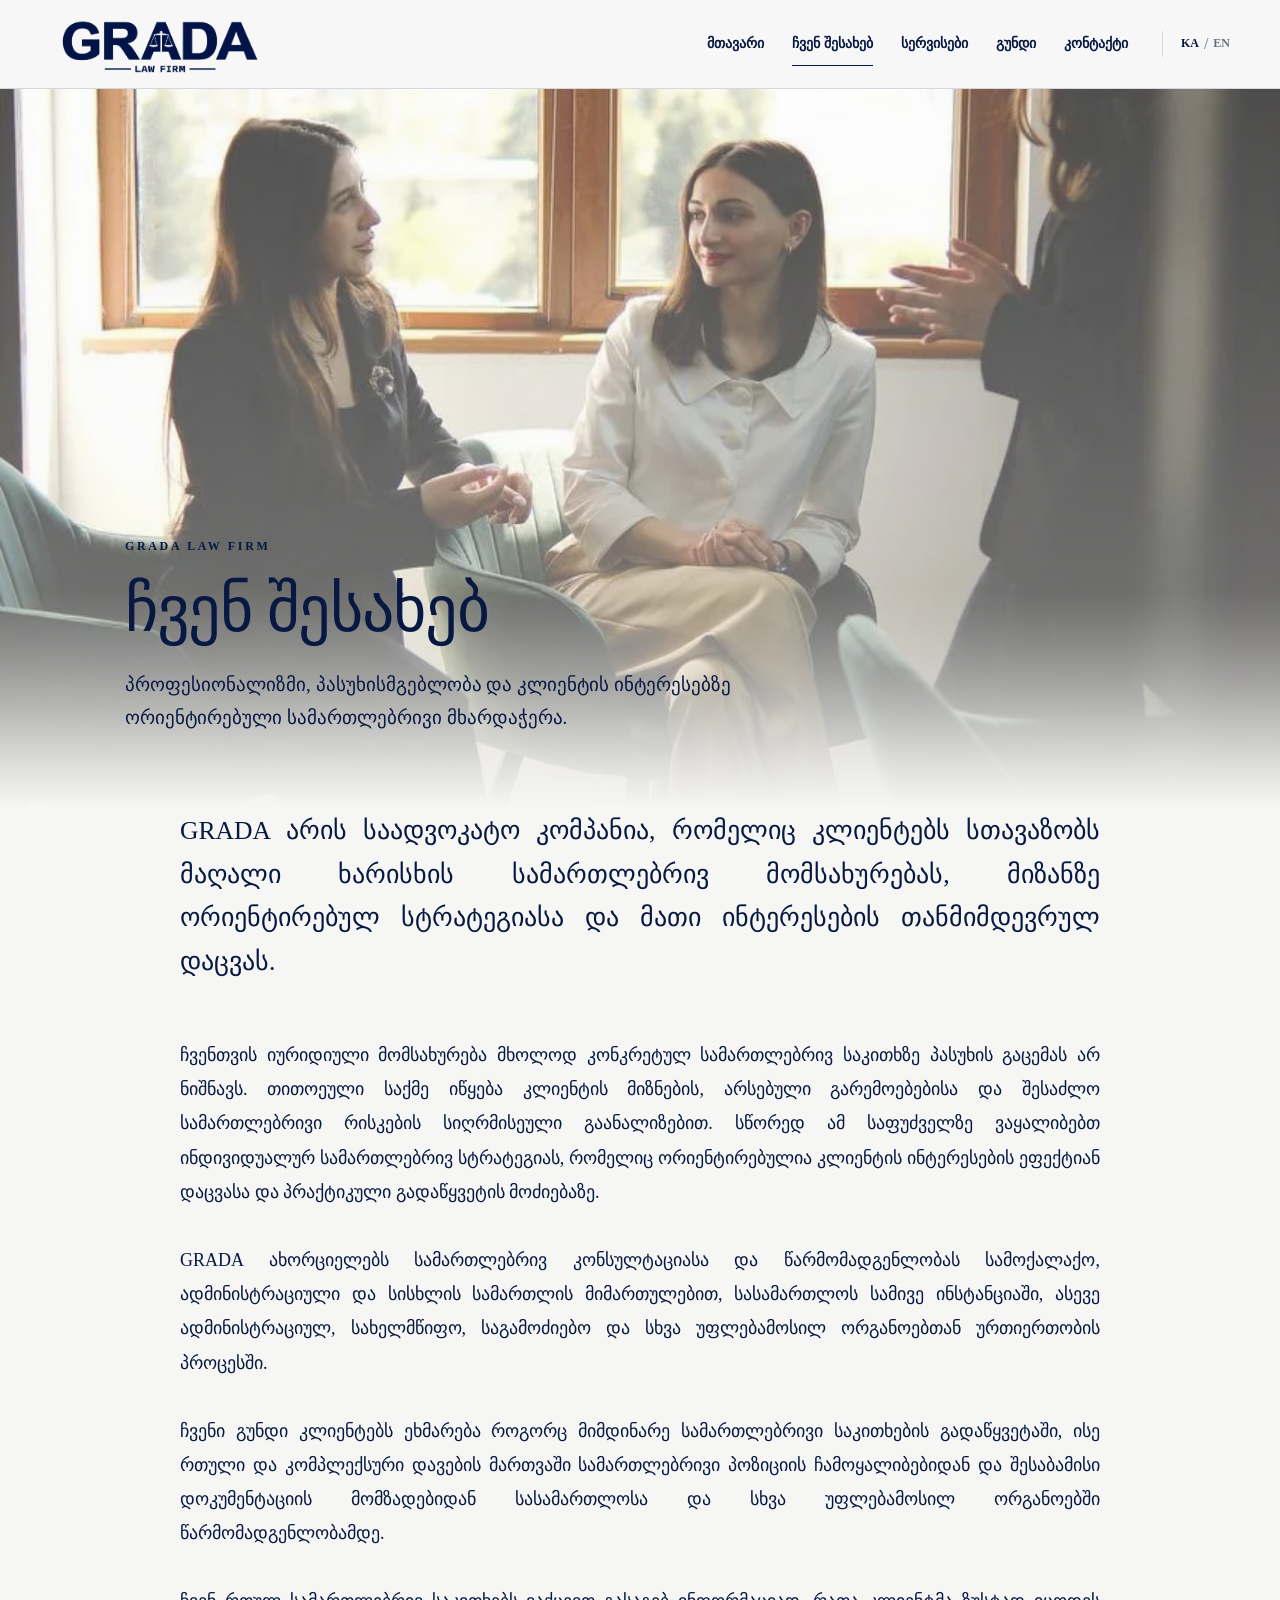
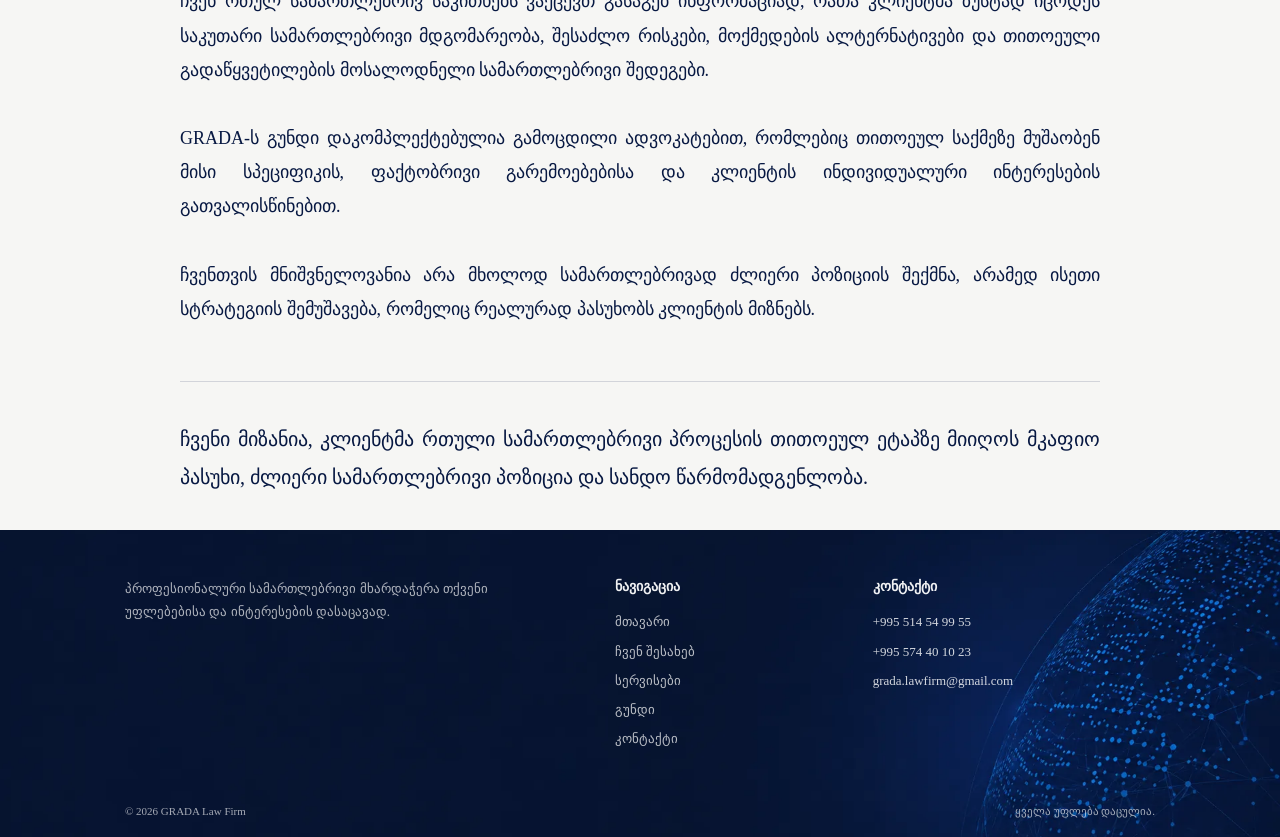
==== commit 57a250f4: "update" ====
--- a/about.html
+++ b/about.html
@@ -11,20 +11,59 @@
     <meta charset="UTF-8" />
 
     <meta name="viewport" content="width=device-width, initial-scale=1.0" />
+    <link rel="icon" type="image/png" sizes="32x32" href="assets/images/favicon.png" />
+    <link rel="apple-touch-icon" href="assets/images/favicon.png" />
 
     <meta
       name="description"
-      content="GRADA — საადვოკატო კომპანია, რომელიც კლიენტებს სთავაზობს მაღალი ხარისხის სამართლებრივ მომსახურებას."
-    />
+      content="გაიცანით GRADA-ს იურიდიული გუნდი: ინდივიდუალური სტრატეგია, მკაფიო კომუნიკაცია და კლიენტის ინტერესების დაცვა სისხლის, სამოქალაქო და ადმინისტრაციულ საქმეებში."
+      data-ka="გაიცანით GRADA-ს იურიდიული გუნდი: ინდივიდუალური სტრატეგია, მკაფიო კომუნიკაცია და კლიენტის ინტერესების დაცვა სისხლის, სამოქალაქო და ადმინისტრაციულ საქმეებში."
+      data-en="Meet GRADA's legal team. Learn how tailored strategies, clear communication and representation support clients in civil, criminal and administrative law."
+    />
+
+    <meta name="robots" content="index, follow" />
 
     <meta name="theme-color" content="#071842" />
 
     <title
-      data-ka="ჩვენ შესახებ | GRADA Law Firm"
-      data-en="About Us | GRADA Law Firm"
+      data-ka="ჩვენ შესახებ | GRADA Law Firm — იურიდიული გუნდი"
+      data-en="About Our Legal Team | GRADA Law Firm"
     >
-      ჩვენ შესახებ | GRADA Law Firm
+      ჩვენ შესახებ | GRADA Law Firm — იურიდიული გუნდი
     </title>
+
+    <link rel="canonical" href="https://www.gradalaw.ge/about" />
+
+    <meta property="og:type" content="website" />
+    <meta property="og:site_name" content="GRADA Law Firm" />
+    <meta
+      property="og:title"
+      content="ჩვენ შესახებ | GRADA Law Firm — იურიდიული გუნდი"
+    />
+    <meta
+      property="og:description"
+      content="გაიცანით GRADA-ს იურიდიული გუნდი: ინდივიდუალური სტრატეგია, მკაფიო კომუნიკაცია და კლიენტის ინტერესების დაცვა სისხლის, სამოქალაქო და ადმინისტრაციულ საქმეებში."
+    />
+    <meta property="og:url" content="https://www.gradalaw.ge/about" />
+    <meta
+      property="og:image"
+      content="https://www.gradalaw.ge/assets/images/contact-hero.webp"
+    />
+    <meta property="og:locale" content="ka_GE" />
+
+    <meta name="twitter:card" content="summary_large_image" />
+    <meta
+      name="twitter:title"
+      content="ჩვენ შესახებ | GRADA Law Firm — იურიდიული გუნდი"
+    />
+    <meta
+      name="twitter:description"
+      content="გაიცანით GRADA-ს იურიდიული გუნდი: ინდივიდუალური სტრატეგია, მკაფიო კომუნიკაცია და კლიენტის ინტერესების დაცვა სისხლის, სამოქალაქო და ადმინისტრაციულ საქმეებში."
+    />
+    <meta
+      name="twitter:image"
+      content="https://www.gradalaw.ge/assets/images/contact-hero.webp"
+    />
 
     <!-- GOOGLE FONT -->
     <link rel="preconnect" href="https://fonts.googleapis.com" />
@@ -48,7 +87,7 @@
       <div class="container header-inner">
         <!-- LOGO -->
         <a class="brand" href="./index.html" aria-label="GRADA მთავარი გვერდი">
-          <img src="assets/logo.jpeg" alt="GRADA Law Firm" />
+          <img src="assets/images/logo.png" alt="GRADA Law Firm" />
         </a>
 
         <!-- MOBILE MENU -->
--- a/css/styles.css
+++ b/css/styles.css
@@ -908,7 +908,7 @@
   display: flex;
   align-items: flex-end;
 
-  background-image: url("../assets/about-team.jpeg");
+  background-image: url("../assets/images/about-team.webp");
   background-size: 100% auto !important;
   background-position: center top !important;
   background-repeat: no-repeat !important;
@@ -1957,13 +1957,13 @@
   }
 }
 /* =========================================================
-   LOGO — BIGGER + MORE LEFT
+   HEADER LOGO — CROPPED PNG SIZING
 ========================================================= */
 
 .brand {
-  width: 260px;
-  height: 96px;
-  flex: 0 0 260px;
+  width: 220px;
+  height: 80px;
+  flex: 0 0 220px;
 
   display: flex;
   align-items: center;
@@ -1971,7 +1971,7 @@
 
   overflow: hidden;
 
-  margin-left: -30px;
+  margin-left: 0;
 }
 
 .brand img {
@@ -1980,7 +1980,19 @@
 
   object-fit: contain;
 
-  transform: scale(1.55);
+  transform: none;
+}
+
+@media (max-width: 980px) {
+  .brand {
+    width: 185px;
+    height: 68px;
+    flex: 0 0 185px;
+  }
+
+  .brand img {
+    transform: none;
+  }
 }
 /* =========================================================
    HARD TRANSITION TO NAVY
@@ -2661,7 +2673,7 @@
   align-items: center;
   justify-content: center;
 
-  background-image: url("../assets/contact-hero.jpg");
+  background-image: url("../assets/images/contact-hero.webp");
   background-size: 115% !important;
 
   /* მთავარი ცვლილება */
@@ -2888,7 +2900,7 @@
 
   background:
     linear-gradient(rgba(246, 246, 244, 0.86), rgba(246, 246, 244, 0.86)),
-    url("../assets/contact-grada.jpeg");
+    url("../assets/images/contact-hero.webp");
 
   background-size: 720px auto;
   background-position: center;
@@ -3052,7 +3064,7 @@
   align-items: center;
   justify-content: center;
 
-  background-image: url("../assets/contact-hero.jpg") !important;
+  background-image: url("../assets/images/contact-hero.webp") !important;
   background-size: cover !important;
   background-position: center !important;
   background-repeat: no-repeat !important;
@@ -9873,7 +9885,7 @@
   padding: 48px 0 18px !important;
 
   /* მთავარი ფოტო */
-  background-image: url("../assets/footer-background.png") !important;
+  background-image: url("../assets/images/footer-background.webp") !important;
   background-repeat: no-repeat !important;
   background-position: center center !important;
   background-size: cover !important;
@@ -10063,7 +10075,7 @@
 
   background-color: #071842 !important;
 
-  background-image: url("../assets/footer-background.png") !important;
+  background-image: url("../assets/images/footer-background.webp") !important;
 
   background-repeat: no-repeat !important;
 
@@ -10089,6 +10101,66 @@
 html body #contactFooter .footer-globe,
 html body #contactFooter .footer-network-art {
   display: none !important;
+}
+
+/* Keep home slider content on the same horizontal grid as the header. */
+.home-page .grada-slide .container {
+  width: min(calc(100% - 40px), var(--max)) !important;
+  max-width: var(--max) !important;
+  margin-inline: auto !important;
+  padding-inline: 0 !important;
+}
+
+.home-page .grada-slide .grada-first-content {
+  margin-left: 0 !important;
+  margin-right: 0 !important;
+}
+
+.home-page .grada-slide-about .grada-about-left {
+  padding-left: max(20px, calc((100vw - var(--max)) / 2)) !important;
+}
+
+.home-page .grada-practice-links {
+  display: flex;
+  flex-wrap: wrap;
+  gap: 8px 16px;
+  max-width: 540px;
+  margin-top: 20px;
+}
+
+.home-page .grada-practice-links a {
+  color: #071842;
+  font-size: 12px;
+  font-weight: 600;
+  line-height: 1.5;
+  text-decoration: underline;
+  text-underline-offset: 4px;
+}
+
+@media (max-width: 768px) {
+  .home-page .grada-slide-about .grada-about-left {
+    padding-left: 20px !important;
+    padding-right: 20px !important;
+  }
+}
+
+@media (max-width: 640px) {
+  .home-page .grada-slide .container {
+    width: min(calc(100% - 28px), var(--max)) !important;
+  }
+
+  .home-page .grada-slide-about .grada-about-left {
+    padding-left: 14px !important;
+    padding-right: 14px !important;
+  }
+
+  .home-page .grada-practice-links {
+    gap: 8px 12px;
+  }
+
+  .home-page .grada-practice-links a {
+    font-size: 11px;
+  }
 }
 
 /* შიდა კონტენტი background-ის ზემოთ */
@@ -10300,3 +10372,28 @@
   object-fit: cover !important;
   object-position: center top !important;
 }
+
+/* Keep footer copy aligned with the shared page container. */
+html body footer.site-footer.grada-footer .footer-grid,
+html body footer.site-footer.grada-footer .footer-bottom {
+  width: min(calc(100% - 40px), var(--max)) !important;
+  max-width: var(--max) !important;
+  padding-left: 75px !important;
+  padding-right: 75px !important;
+  box-sizing: border-box !important;
+}
+
+@media (max-width: 980px) {
+  html body footer.site-footer.grada-footer .footer-grid,
+  html body footer.site-footer.grada-footer .footer-bottom {
+    padding-left: 20px !important;
+    padding-right: 20px !important;
+  }
+}
+
+@media (max-width: 640px) {
+  html body footer.site-footer.grada-footer .footer-grid,
+  html body footer.site-footer.grada-footer .footer-bottom {
+    width: min(calc(100% - 28px), var(--max)) !important;
+  }
+}
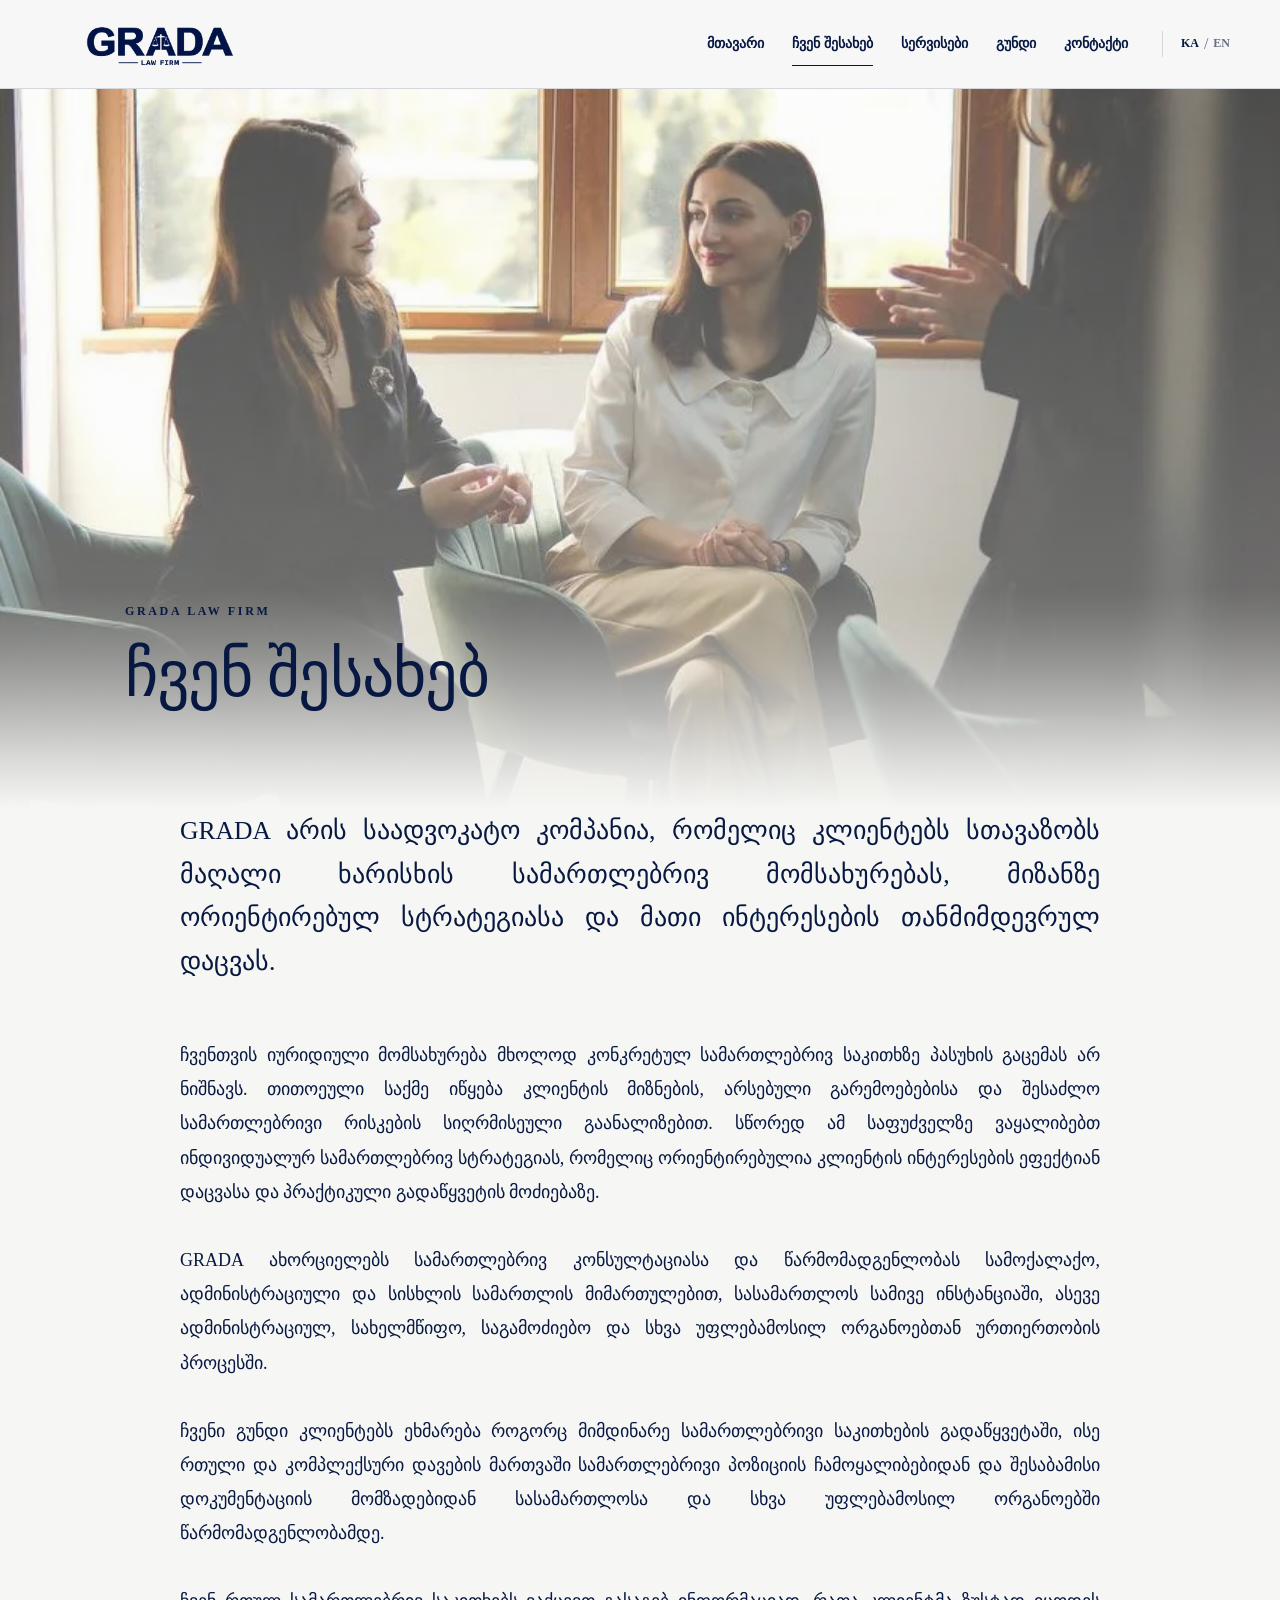
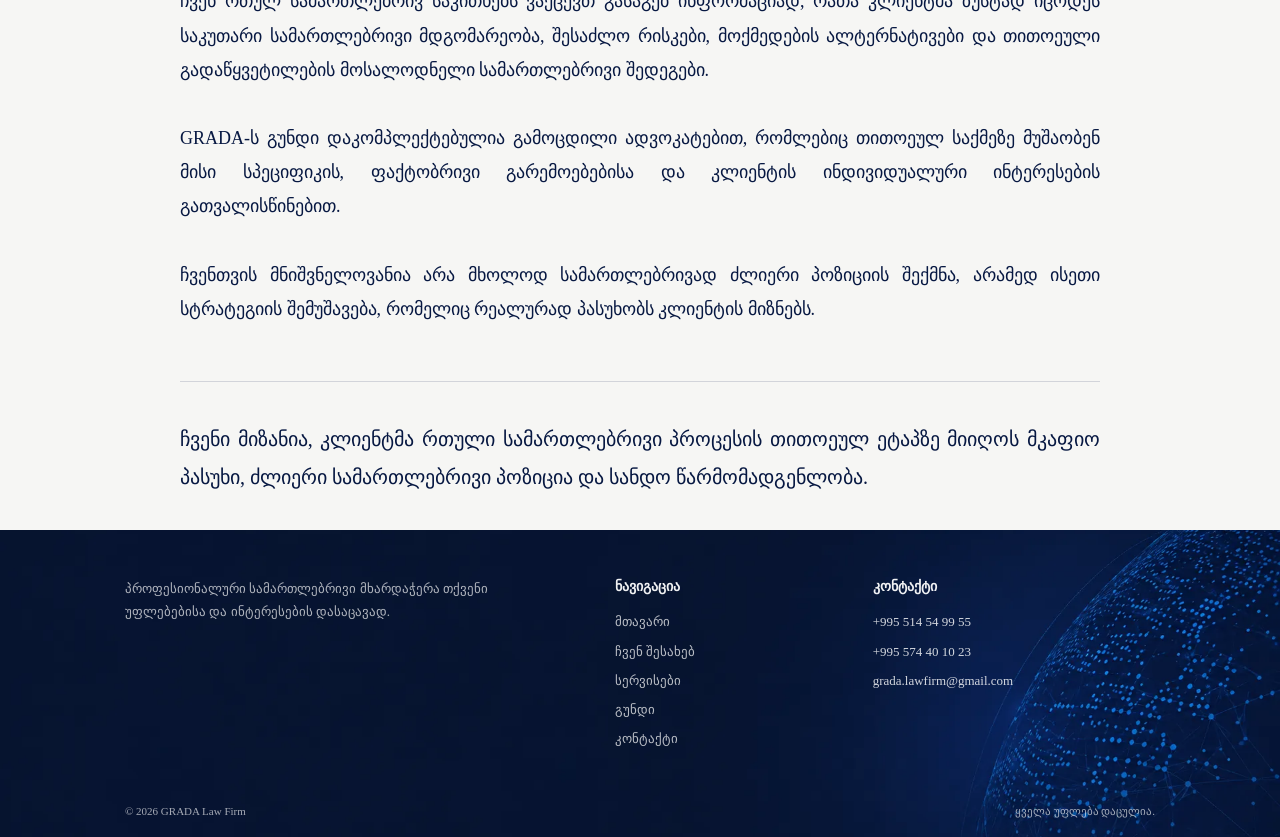
==== commit 28b50ee0: "Update logo, favicon and mobile layout" ====
--- a/about.html
+++ b/about.html
@@ -3,6 +3,7 @@
   <head>
     <link rel="preconnect" href="https://fonts.googleapis.com" />
     <link rel="preconnect" href="https://fonts.gstatic.com" crossorigin />
+    <link rel="icon" type="image/webp" href="assets/images/favicon.png" />
 
     <link
       href="https://fonts.googleapis.com/css2?family=Noto+Serif+Georgian:wght@300;400;500;600;700&display=swap"
@@ -11,7 +12,12 @@
     <meta charset="UTF-8" />
 
     <meta name="viewport" content="width=device-width, initial-scale=1.0" />
-    <link rel="icon" type="image/png" sizes="32x32" href="assets/images/favicon.png" />
+    <link
+      rel="icon"
+      type="image/png"
+      sizes="32x32"
+      href="assets/images/favicon.png"
+    />
     <link rel="apple-touch-icon" href="assets/images/favicon.png" />
 
     <meta
@@ -157,15 +163,6 @@
           <p class="about-small-title">GRADA LAW FIRM</p>
 
           <h1 data-ka="ჩვენ შესახებ" data-en="About Us">ჩვენ შესახებ</h1>
-
-          <p
-            class="about-hero-description"
-            data-ka="პროფესიონალიზმი, პასუხისმგებლობა და კლიენტის ინტერესებზე ორიენტირებული სამართლებრივი მხარდაჭერა."
-            data-en="Professionalism, responsibility and legal support focused on the interests of our clients."
-          >
-            პროფესიონალიზმი, პასუხისმგებლობა და კლიენტის ინტერესებზე
-            ორიენტირებული სამართლებრივი მხარდაჭერა.
-          </p>
         </div>
       </section>
 
--- a/css/styles.css
+++ b/css/styles.css
@@ -1980,7 +1980,7 @@
 
   object-fit: contain;
 
-  transform: none;
+  transform: scale(0.75);
 }
 
 @media (max-width: 980px) {
